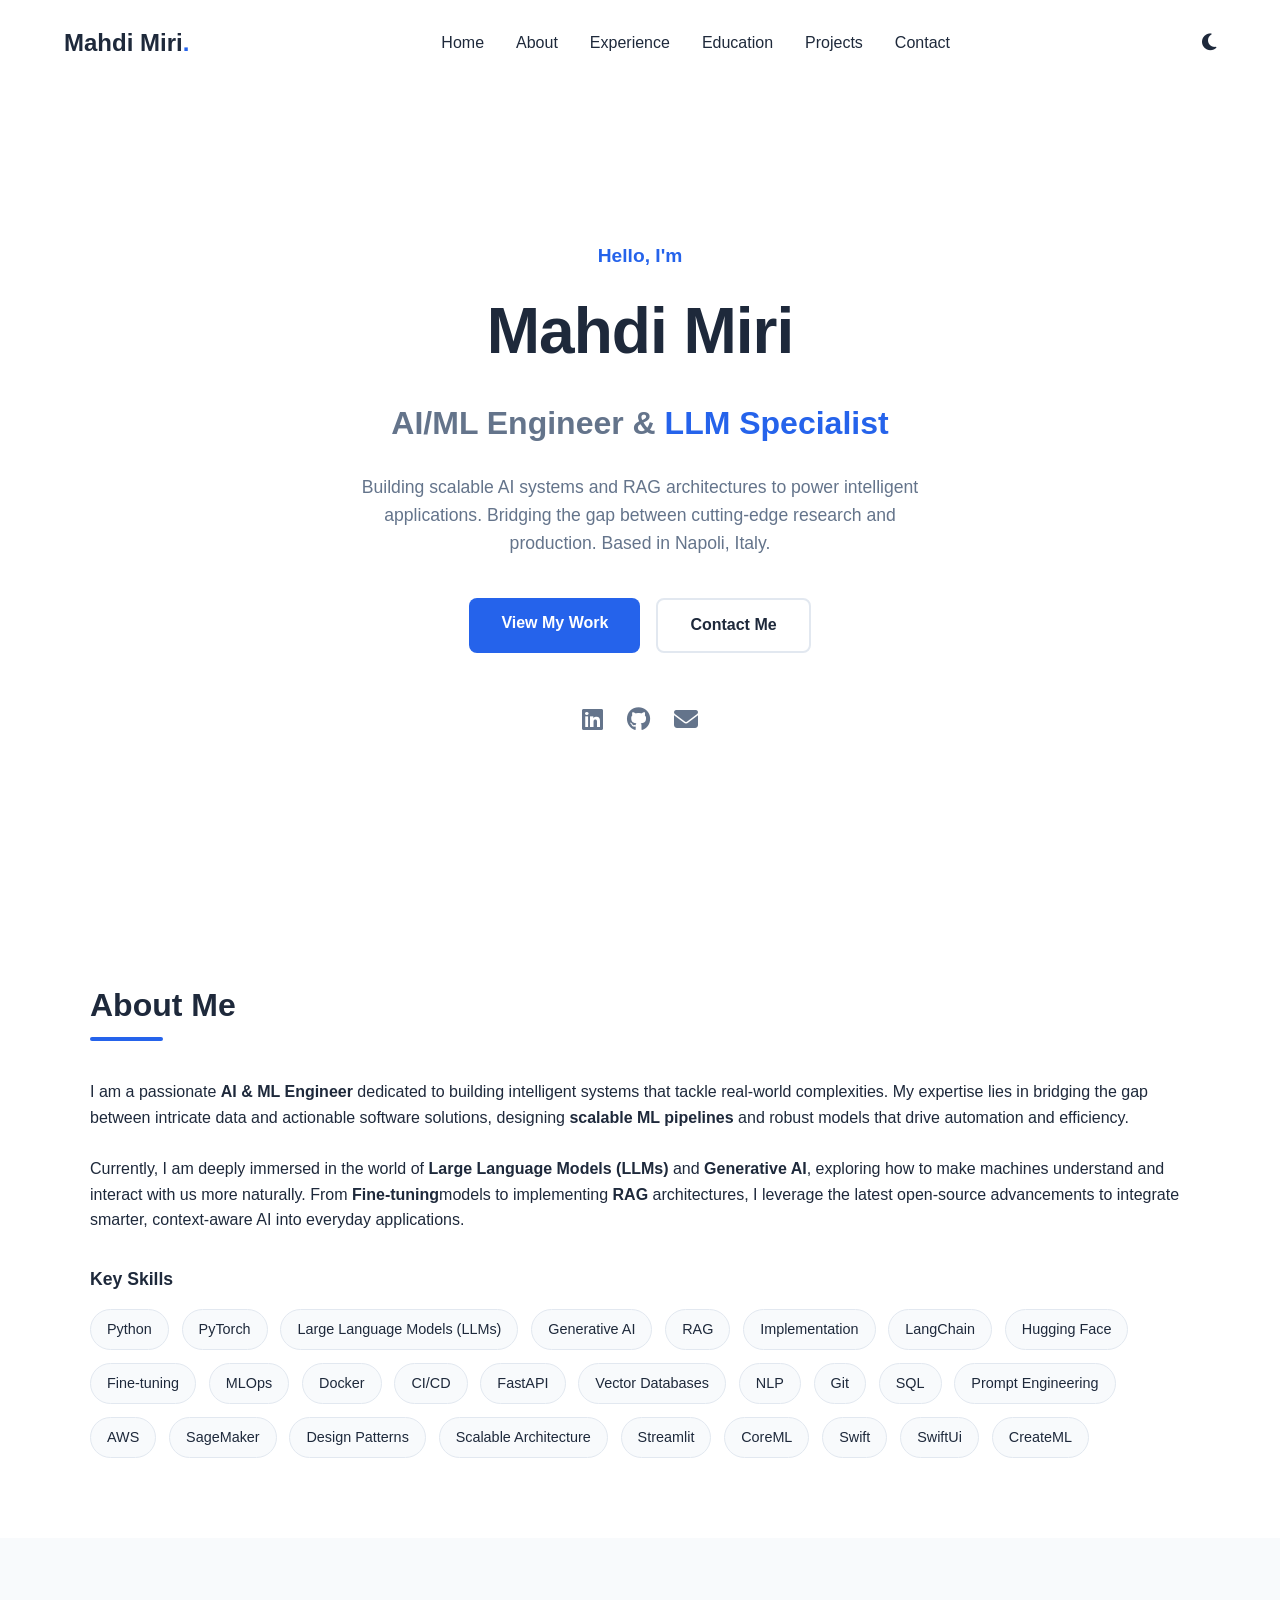
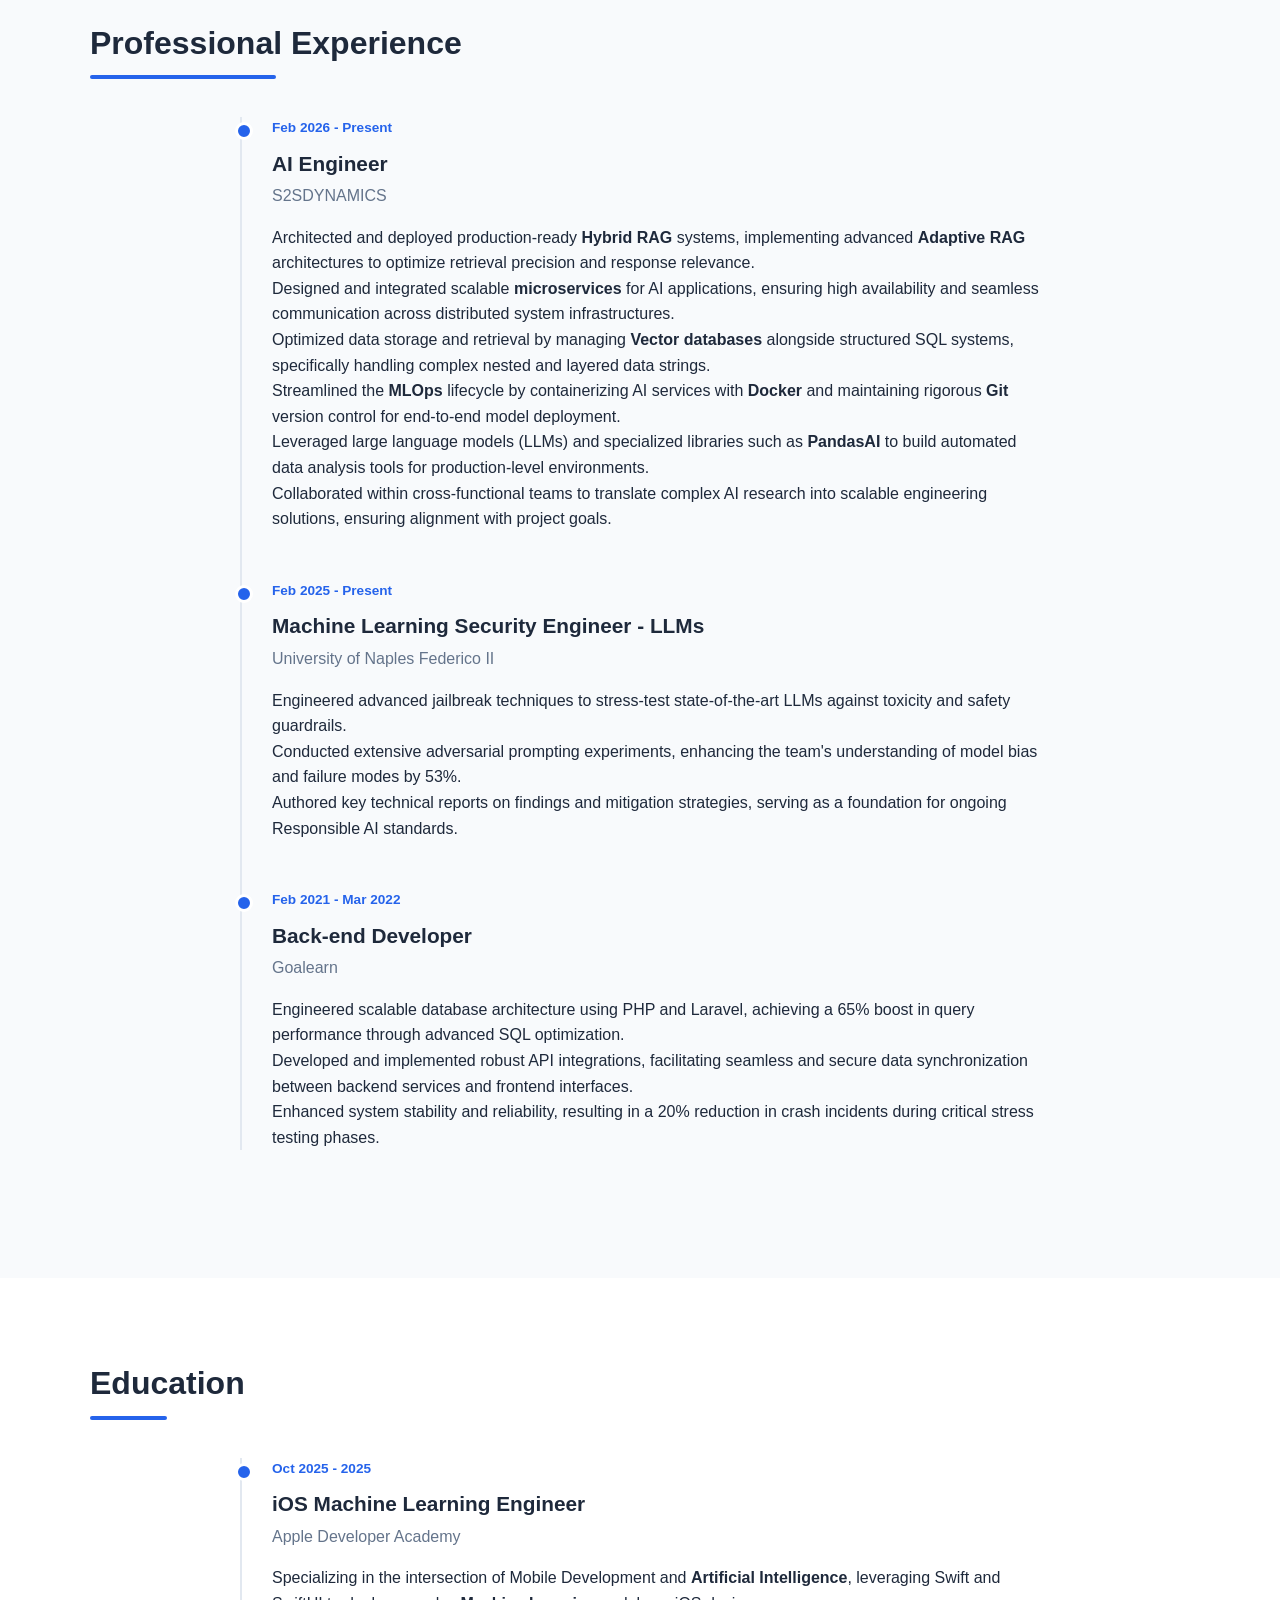
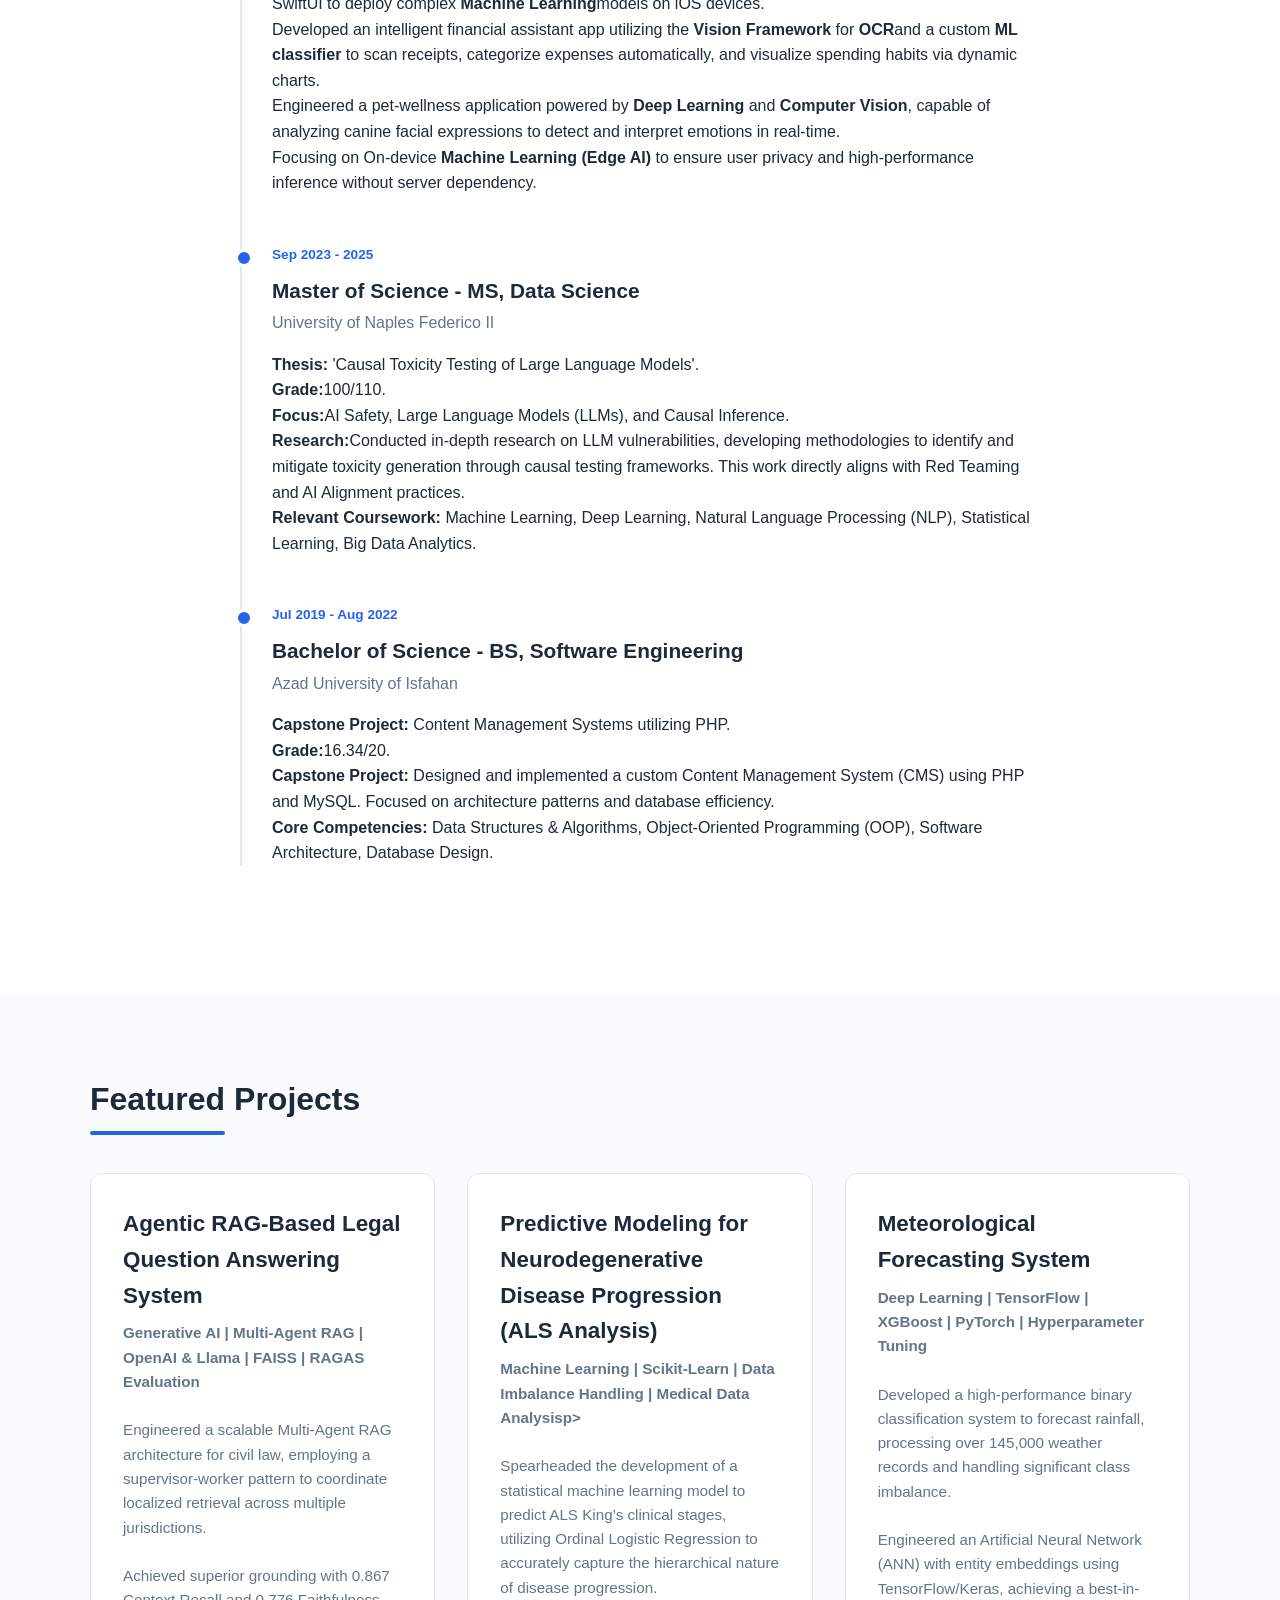
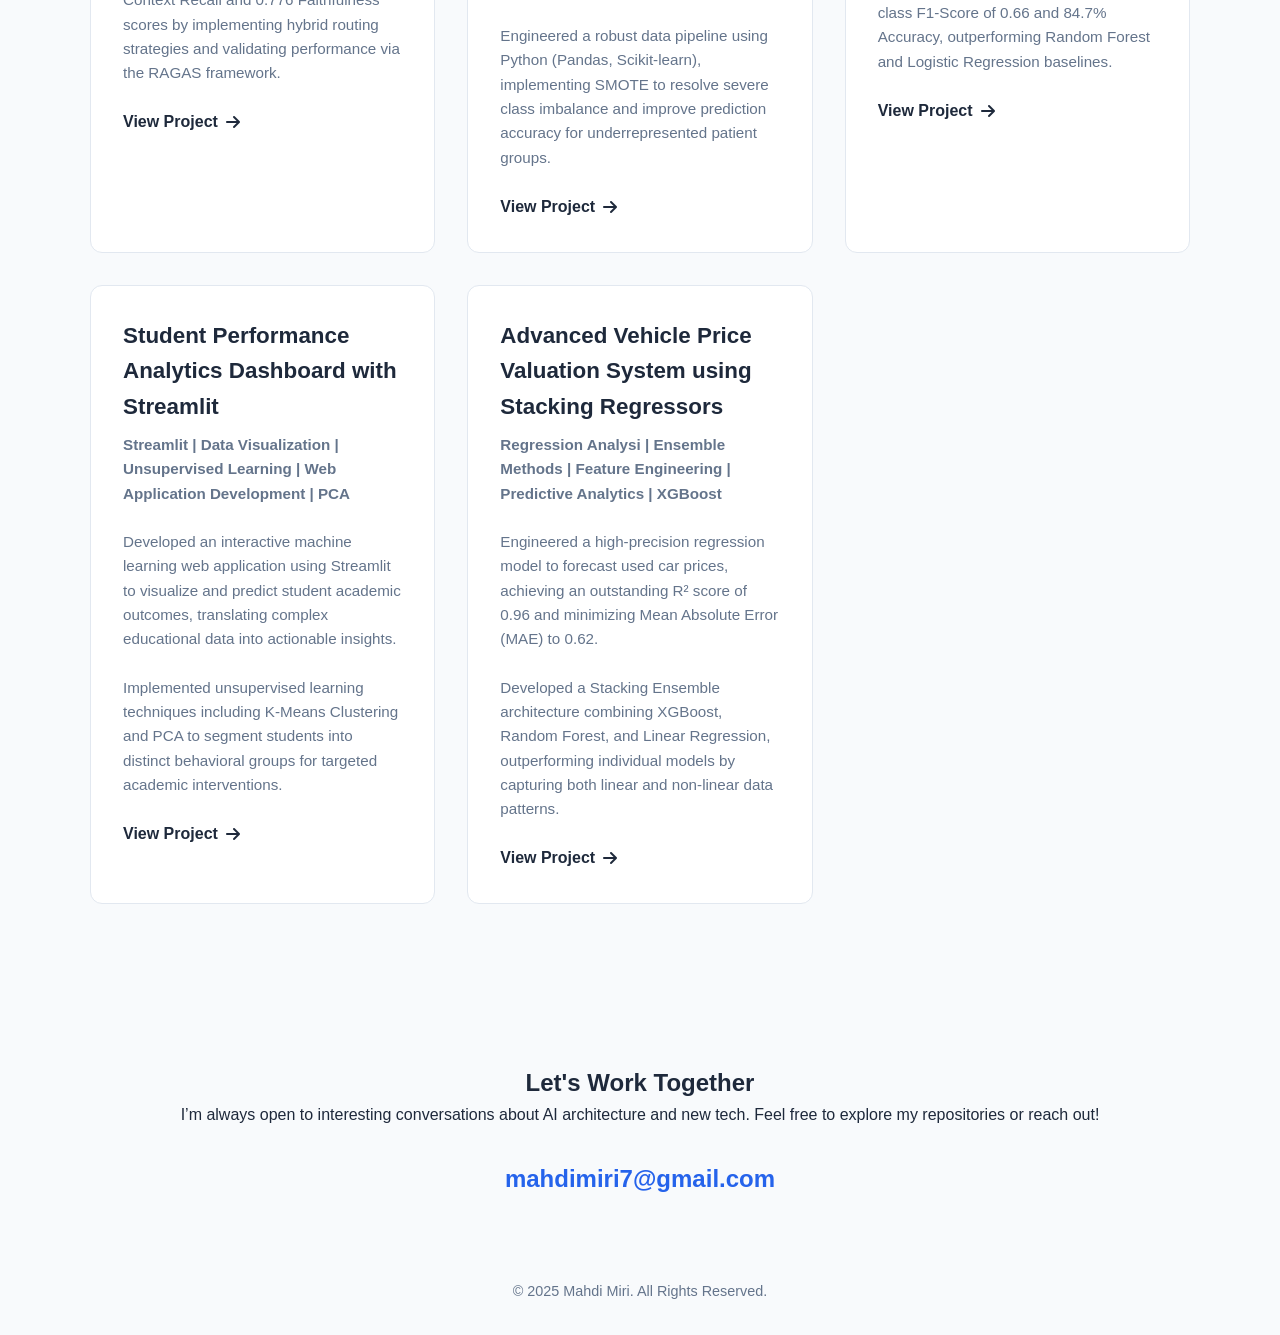
==== index.html @ 2fb7557e "Update index.html" ====
<!DOCTYPE html>
<html lang="en">
<head>
    <meta charset="UTF-8">
    <meta name="viewport" content="width=device-width, initial-scale=1.0">
    <title>Mahdi Miri | AI/ML Engineer & LLM Specialist</title>
    <link rel="icon" href="data:image/svg+xml,<svg xmlns=%22http://www.w3.org/2000/svg%22 viewBox=%220 0 100 100%22><text y=%22.9em%22 font-size=%2290%22>🤖</text></svg>">
    <meta name="description" content="Portfolio of Mahdi Miri, a Machine Learning Engineer specializing in LLMs and Data Science based in Napoli, Italy.">
    <link rel="stylesheet" href="https://cdnjs.cloudflare.com/ajax/libs/font-awesome/6.4.0/css/all.min.css">
    <link rel="stylesheet" href="style.css">
</head>
<body>

    <nav class="navbar">
        <div class="logo">Mahdi Miri<span>.</span></div>
        <ul class="nav-links">
            <li><a href="#home">Home</a></li>
            <li><a href="#about">About</a></li>
            <li><a href="#experience">Experience</a></li>
            <li><a href="#education">Education</a></li>
            <li><a href="#projects">Projects</a></li>
            <li><a href="#contact">Contact</a></li>
        </ul>
        <div class="theme-toggle" id="theme-toggle">
            <i class="fas fa-moon"></i>
        </div>
        <div class="hamburger">
            <i class="fas fa-bars"></i>
        </div>
    </nav>

    <section id="home" class="hero">
        <div class="hero-content">
            <span class="greeting">Hello, I'm</span>
            <h1>Mahdi Miri</h1>
            <h2 class="typing-text">AI/ML Engineer & <span class="highlight">LLM Specialist</span></h2>
            <p>Building scalable AI systems and RAG architectures to power intelligent applications. Bridging the gap between cutting-edge research and production. Based in Napoli, Italy.</p>
            <div class="hero-btns">
                <a href="#projects" class="btn primary-btn">View My Work</a>
                <a href="#contact" class="btn secondary-btn">Contact Me</a>
            </div>
            <div class="social-links">
                <a href="https://www.linkedin.com/in/mahdi-miri-dev/" target="_blank"><i class="fab fa-linkedin"></i></a>
                <a href="https://github.com/Mahdi-Miri" target="_blank"><i class="fab fa-github"></i></a>
                <a href="mailto:mahdimiri7@gmail.com"><i class="fas fa-envelope"></i></a>
            </div>
        </div>
    </section>

    <section id="about" class="section">
        <div class="container">
            <h2 class="section-title">About Me</h2>
            <div class="about-grid">
                <div class="about-text">
                    <p>I am a passionate <strong>AI & ML Engineer </strong>dedicated to building intelligent systems that tackle real-world complexities. My expertise lies in bridging the gap between intricate data and actionable software solutions, designing <strong>scalable ML pipelines</strong> and robust models that drive automation and efficiency.</p>
                    <br>
                    <p>Currently, I am deeply immersed in the world of <strong>Large Language Models (LLMs)</strong> and <strong>Generative AI</strong>, exploring how to make machines understand and interact with us more naturally. From <strong>Fine-tuning</strong>models to implementing <strong>RAG</strong> architectures, I leverage the latest open-source advancements to integrate smarter, context-aware AI into everyday applications.</p>
                    
                    <div class="skills-wrapper">
                        <h3>Key Skills</h3>
                        <div class="tags">
                            <span>Python</span>
                            <span>PyTorch</span>
                            <span>Large Language Models (LLMs)</span>
                            <span>Generative AI</span>
                            <span>RAG</span>
                            <span>Implementation</span>
                            <span>LangChain</span>
                            <span>Hugging Face</span>
                            <span>Fine-tuning</span>
                            <span>MLOps</span>
                            <span>Docker</span>
                            <span>CI/CD</span>
                            <span>FastAPI</span>
                            <span>Vector Databases</span>
                            <span>NLP</span>
                            <span>Git</span>
                            <span>SQL</span>
                            <span>Prompt Engineering</span>
                            <span>AWS</span>
                            <span>SageMaker</span>
                            <span>Design Patterns</span>
                            <span>Scalable Architecture</span>
                            <span>Streamlit</span>
                            <span>CoreML</span>
                            <span>Swift</span>
                            <span>SwiftUi</span>
                            <span>CreateML</span>
                        </div>
                    </div>
                </div>
            </div>
        </div>
    </section>

    <section id="experience" class="section bg-alt">
        <div class="container">
            <h2 class="section-title">Professional Experience</h2>
            <div class="timeline">
                <div class="timeline-item">
                    <div class="timeline-content">
                        <span class="date">Feb 2026 - Present</span>
                        <h3>AI Engineer</h3>
                        <h4>S2SDYNAMICS</h4>
                        <p>Architected and deployed production-ready <b>Hybrid RAG</b> systems, implementing advanced <b>Adaptive RAG</b> architectures to optimize retrieval precision and response relevance.</p>
                        <p>Designed and integrated scalable <b>microservices</b> for AI applications, ensuring high availability and seamless communication across distributed system infrastructures.</p>
                        <p>Optimized data storage and retrieval by managing <b>Vector databases</b> alongside structured SQL systems, specifically handling complex nested and layered data strings.</p>
                        <p>Streamlined the <b>MLOps</b> lifecycle by containerizing AI services with <b>Docker</b> and maintaining rigorous <b>Git</b> version control for end-to-end model deployment.</p>
                        <p>Leveraged large language models (LLMs) and specialized libraries such as <b>PandasAI</b> to build automated data analysis tools for production-level environments.</p>
                        <p>Collaborated within cross-functional teams to translate complex AI research into scalable engineering solutions, ensuring alignment with project goals.</p>
                    </div>
                </div>
                <div class="timeline-item">
                    <div class="timeline-content">
                        <span class="date">Feb 2025 - Present</span>
                        <h3>Machine Learning Security Engineer - LLMs</h3>
                        <h4>University of Naples Federico II</h4>
                        <p>Engineered advanced jailbreak techniques to stress-test state-of-the-art LLMs against toxicity and safety guardrails.</p>
                        <p>Conducted extensive adversarial prompting experiments, enhancing the team's understanding of model bias and failure modes by 53%.</p>
                        <p>Authored key technical reports on findings and mitigation strategies, serving as a foundation for ongoing Responsible AI standards.</p>
                    </div>
                </div>

                <div class="timeline-item">
                    <div class="timeline-content">
                        <span class="date">Feb 2021 - Mar 2022</span>
                        <h3>Back-end Developer</h3>
                        <h4>Goalearn</h4>
                        <p>Engineered scalable database architecture using PHP and Laravel, achieving a 65% boost in query performance through advanced SQL optimization.</p>
                        <p>Developed and implemented robust API integrations, facilitating seamless and secure data synchronization between backend services and frontend interfaces.</p>
                        <p>Enhanced system stability and reliability, resulting in a 20% reduction in crash incidents during critical stress testing phases.</p>
                    </div>
                </div>
            </div>
        </div>
    </section>

    <section id="education" class="section">
        <div class="container">
            <h2 class="section-title">Education</h2>
            
            <div class="timeline">
                <div class="timeline-item">
                    <div class="timeline-content">
                        <span class="date">Oct 2025 - 2025</span>
                        <h3>iOS Machine Learning Engineer</h3>
                        <h4>Apple Developer Academy</h4>
                        <p>Specializing in the intersection of Mobile Development and <strong>Artificial Intelligence</strong>, leveraging Swift and SwiftUI to deploy complex <strong>Machine Learning</strong>models on iOS devices.</p>
                        <p>Developed an intelligent financial assistant app utilizing the <strong>Vision Framework</strong> for <strong>OCR</strong>and a custom <strong>ML classifier</strong> to scan receipts, categorize expenses automatically, and visualize spending habits via dynamic charts.</p>
                        <p>Engineered a pet-wellness application powered by <strong>Deep Learning </strong>and <strong>Computer Vision</strong>, capable of analyzing canine facial expressions to detect and interpret emotions in real-time.</p>
                        <p>Focusing on On-device <strong>Machine Learning (Edge AI)</strong> to ensure user privacy and high-performance inference without server dependency.</p>
                    </div>
                </div>
                
            <div class="timeline">
                <div class="timeline-item">
                    <div class="timeline-content">
                        <span class="date">Sep 2023 - 2025</span>
                        <h3>Master of Science - MS, Data Science</h3>
                        <h4>University of Naples Federico II</h4>
                        <p><strong>Thesis:</strong> 'Causal Toxicity Testing of Large Language Models'.<br>
                        <strong>Grade:</strong>100/110.</p>
                        <p><strong>Focus:</strong>AI Safety, Large Language Models (LLMs), and Causal Inference.</p>
                        <p><strong>Research:</strong>Conducted in-depth research on LLM vulnerabilities, developing methodologies to identify and mitigate toxicity generation through causal testing frameworks. This work directly aligns with Red Teaming and AI Alignment practices.</p>
                        <p><strong>Relevant Coursework:</strong> Machine Learning, Deep Learning, Natural Language Processing (NLP), Statistical Learning, Big Data Analytics.</p>
                    </div>
                </div>

                <div class="timeline-item">
                    <div class="timeline-content">
                        <span class="date">Jul 2019 - Aug 2022</span>
                        <h3>Bachelor of Science - BS, Software Engineering</h3>
                        <h4>Azad University of Isfahan</h4>
                        <p><strong>Capstone Project:</strong> Content Management Systems utilizing PHP.<br>
                        <strong>Grade:</strong>16.34/20.</p>
                        <p><strong>Capstone Project:</strong> Designed and implemented a custom Content Management System (CMS) using PHP and MySQL. Focused on architecture patterns and database efficiency.</p>
                        <p><strong>Core Competencies:</strong> Data Structures & Algorithms, Object-Oriented Programming (OOP), Software Architecture, Database Design.</p>
                    </div>
                </div>
            </div>
        </div>
    </section>

    <section id="projects" class="section bg-alt">
        <div class="container">
            <h2 class="section-title">Featured Projects</h2>
            <div class="projects-grid">
                
                <div class="project-card">
                    <div class="project-info">
                        <h3>Agentic RAG-Based Legal Question Answering System</h3>
                        <p class="tech-stack">Generative AI | Multi-Agent RAG | OpenAI & Llama | FAISS | RAGAS Evaluation</p>
                        <p>Engineered a scalable Multi-Agent RAG architecture for civil law, employing a supervisor-worker pattern to coordinate localized retrieval across multiple jurisdictions.</p>
                        <p>Achieved superior grounding with 0.867 Context Recall and 0.776 Faithfulness scores by implementing hybrid routing strategies and validating performance via the RAGAS framework.</p>
                        <a href="https://github.com/MohammadAghaei1/Agentic-RAG" class="project-link">View Project <i class="fas fa-arrow-right"></i></a>
                    </div>
                </div>
                <div class="project-card">
                    <div class="project-info">
                        <h3>Predictive Modeling for Neurodegenerative Disease Progression (ALS Analysis)</h3>
                        <p class="tech-stack">Machine Learning | Scikit-Learn | Data Imbalance Handling | Medical Data Analysisp>
                        <p>Spearheaded the development of a statistical machine learning model to predict ALS King’s clinical stages, utilizing Ordinal Logistic Regression to accurately capture the hierarchical nature of disease progression.</p>
                        <p>Engineered a robust data pipeline using Python (Pandas, Scikit-learn), implementing SMOTE to resolve severe class imbalance and improve prediction accuracy for underrepresented patient groups.</p>
                        <a href="https://github.com/FaridRash/Advance-Statistical-Learnin-Project" class="project-link">View Project <i class="fas fa-arrow-right"></i></a>
                    </div>
                </div>

                <div class="project-card">
                    <div class="project-info">
                        <h3>Meteorological Forecasting System </h3>
                        <p class="tech-stack">Deep Learning | TensorFlow | XGBoost | PyTorch | Hyperparameter Tuning</p>
                        <p>Developed a high-performance binary classification system to forecast rainfall, processing over 145,000 weather records and handling significant class imbalance.</p>
                        <p>Engineered an Artificial Neural Network (ANN) with entity embeddings using TensorFlow/Keras, achieving a best-in-class F1-Score of 0.66 and 84.7% Accuracy, outperforming Random Forest and Logistic Regression baselines.</p>
                        <a href="https://github.com/Mahdi-Miri/Rain_Prediction-" class="project-link">View Project <i class="fas fa-arrow-right"></i></a>
                    </div>
                </div>

                <div class="project-card">
                    <div class="project-info">
                        <h3>Student Performance Analytics Dashboard with Streamlit</h3>
                        <p class="tech-stack">Streamlit | Data Visualization | Unsupervised Learning | Web Application Development | PCA</p>
                        <p>Developed an interactive machine learning web application using Streamlit to visualize and predict student academic outcomes, translating complex educational data into actionable insights.</p>
                        <p>Implemented unsupervised learning techniques including K-Means Clustering and PCA to segment students into distinct behavioral groups for targeted academic interventions.</p>
                        <a href="https://github.com/FaridRash/HW-SW-B" class="project-link">View Project <i class="fas fa-arrow-right"></i></a>
                    </div>
                </div>

                <div class="project-card">
                    <div class="project-info">
                        <h3>Advanced Vehicle Price Valuation System using Stacking Regressors</h3>
                        <p class="tech-stack">Regression Analysi | Ensemble Methods | Feature Engineering | Predictive Analytics | XGBoost</p>
                        <p>Engineered a high-precision regression model to forecast used car prices, achieving an outstanding R² score of 0.96 and minimizing Mean Absolute Error (MAE) to 0.62.</p>
                        <p>Developed a Stacking Ensemble architecture combining XGBoost, Random Forest, and Linear Regression, outperforming individual models by capturing both linear and non-linear data patterns.</p>
                        <a href="https://github.com/MohammadAghaei1/Polynomial-Car-price-prediction-" class="project-link">View Project <i class="fas fa-arrow-right"></i></a>
                    </div>
                </div>

            </div>
        </div>
    </section>

    <footer id="contact">
        <div class="container">
            <h2>Let's Work Together</h2>
            <p>I’m always open to interesting conversations about AI architecture and new tech. Feel free to explore my repositories or reach out!</p>
            <a href="mailto:mahdimiri7@gmail.com" class="email-btn">mahdimiri7@gmail.com</a>
            
            <div class="footer-bottom">
                <p>&copy; 2025 Mahdi Miri. All Rights Reserved.</p>
            </div>
        </div>
    </footer>

    <script src="script.js"></script>
</body>
</html>
---- style.css ----
/* Theme Variables 
    Default is Light Mode (White & Blue)
*/
:root {
    --primary-color: #2563eb; /* Strong Blue */
    --secondary-color: #1e40af; /* Darker Blue */
    --bg-color: #ffffff;
    --bg-alt: #f8fafc;
    --text-main: #1e293b;
    --text-light: #64748b;
    --card-bg: #ffffff;
    --border-color: #e2e8f0;
    --shadow: 0 4px 6px -1px rgba(0, 0, 0, 0.1);
    --transition: all 0.3s ease;
}

/* Dark Mode Variables */
body.dark-mode {
    --primary-color: #60a5fa; /* Lighter Blue for dark mode */
    --secondary-color: #3b82f6;
    --bg-color: #0f172a; /* Deep Navy/Dark */
    --bg-alt: #1e293b;
    --text-main: #f1f5f9;
    --text-light: #94a3b8;
    --card-bg: #1e293b;
    --border-color: #334155;
    --shadow: 0 4px 20px rgba(0, 0, 0, 0.4);
}

/* Global Reset */
* {
    margin: 0;
    padding: 0;
    box-sizing: border-box;
    font-family: 'Inter', -apple-system, BlinkMacSystemFont, "Segoe UI", Roboto, sans-serif;
    scroll-behavior: smooth;
}

body {
    background-color: var(--bg-color);
    color: var(--text-main);
    transition: background-color 0.4s ease, color 0.4s ease;
    line-height: 1.6;
}

a {
    text-decoration: none;
    color: inherit;
}

ul {
    list-style: none;
}

/* Navigation */
.navbar {
    display: flex;
    justify-content: space-between;
    align-items: center;
    padding: 1.5rem 5%;
    position: fixed;
    width: 100%;
    top: 0;
    background: rgba(255, 255, 255, 0.8);
    backdrop-filter: blur(10px);
    z-index: 1000;
    border-bottom: 1px solid transparent;
}

body.dark-mode .navbar {
    background: rgba(15, 23, 42, 0.8);
}

.logo {
    font-size: 1.5rem;
    font-weight: 700;
    color: var(--text-main);
}

.logo span {
    color: var(--primary-color);
}

.nav-links {
    display: flex;
    gap: 2rem;
}

.nav-links a {
    font-weight: 500;
    color: var(--text-main);
    transition: var(--transition);
}

.nav-links a:hover {
    color: var(--primary-color);
}

.theme-toggle {
    cursor: pointer;
    font-size: 1.2rem;
    color: var(--text-main);
    transition: var(--transition);
}

.theme-toggle:hover {
    color: var(--primary-color);
    transform: rotate(15deg);
}

.hamburger {
    display: none;
    cursor: pointer;
    font-size: 1.5rem;
    color: var(--text-main);
}

/* Hero Section */
.hero {
    height: 100vh;
    display: flex;
    align-items: center;
    justify-content: center;
    text-align: center;
    padding: 0 5%;
    padding-top: 80px;
}

.greeting {
    display: block;
    font-size: 1.2rem;
    color: var(--primary-color);
    font-weight: 600;
    margin-bottom: 0.5rem;
}

.hero h1 {
    font-size: 4rem;
    margin-bottom: 1rem;
    letter-spacing: -1px;
}

.hero h2 {
    font-size: 2rem;
    color: var(--text-light);
    margin-bottom: 1.5rem;
}

.highlight {
    color: var(--primary-color);
}

.hero p {
    max-width: 600px;
    margin: 0 auto 2.5rem;
    color: var(--text-light);
    font-size: 1.1rem;
}

.hero-btns {
    display: flex;
    gap: 1rem;
    justify-content: center;
    margin-bottom: 3rem;
}

.btn {
    padding: 0.8rem 2rem;
    border-radius: 8px;
    font-weight: 600;
    transition: var(--transition);
}

.primary-btn {
    background-color: var(--primary-color);
    color: white;
}

.primary-btn:hover {
    background-color: var(--secondary-color);
    transform: translateY(-2px);
}

.secondary-btn {
    border: 2px solid var(--border-color);
    color: var(--text-main);
}

.secondary-btn:hover {
    border-color: var(--primary-color);
    color: var(--primary-color);
}

.social-links {
    display: flex;
    gap: 1.5rem;
    justify-content: center;
}

.social-links a {
    font-size: 1.5rem;
    color: var(--text-light);
    transition: var(--transition);
}

.social-links a:hover {
    color: var(--primary-color);
    transform: translateY(-3px);
}

/* Sections General */
.section {
    padding: 5rem 5%;
}

.bg-alt {
    background-color: var(--bg-alt);
}

.container {
    max-width: 1100px;
    margin: 0 auto;
}

.section-title {
    font-size: 2rem;
    margin-bottom: 3rem;
    position: relative;
    display: inline-block;
}

.section-title::after {
    content: '';
    position: absolute;
    width: 50%;
    height: 4px;
    background-color: var(--primary-color);
    bottom: -10px;
    left: 0;
    border-radius: 2px;
}

/* About Section */
.about-grid {
    display: flex;
    gap: 3rem;
}

.skills-wrapper {
    margin-top: 2rem;
}

.skills-wrapper h3 {
    margin-bottom: 1rem;
    font-size: 1.1rem;
}

.tags {
    display: flex;
    flex-wrap: wrap;
    gap: 0.8rem;
}

.tags span {
    background-color: var(--bg-alt);
    padding: 0.5rem 1rem;
    border-radius: 50px;
    font-size: 0.9rem;
    border: 1px solid var(--border-color);
    color: var(--text-main);
    transition: var(--transition);
}

.tags span:hover {
    border-color: var(--primary-color);
    color: var(--primary-color);
}

/* Timeline (Experience) */
.timeline {
    position: relative;
    max-width: 800px;
    margin: 0 auto;
}

.timeline::before {
    content: '';
    position: absolute;
    left: 0;
    top: 0;
    height: 100%;
    width: 2px;
    background-color: var(--border-color);
}

.timeline-item {
    margin-bottom: 3rem;
    padding-left: 2rem;
    position: relative;
}

.timeline-item::before {
    content: '';
    position: absolute;
    left: -5px;
    top: 5px;
    width: 12px;
    height: 12px;
    border-radius: 50%;
    background-color: var(--primary-color);
    border: 3px solid var(--bg-color);
}

.timeline-content .date {
    display: block;
    font-size: 0.85rem;
    color: var(--primary-color);
    font-weight: 600;
    margin-bottom: 0.5rem;
}

.timeline-content h3 {
    font-size: 1.3rem;
    margin-bottom: 0.2rem;
}

.timeline-content h4 {
    font-size: 1rem;
    color: var(--text-light);
    font-weight: 500;
    margin-bottom: 1rem;
}

/* Projects Grid */
.projects-grid {
    display: grid;
    grid-template-columns: repeat(auto-fit, minmax(300px, 1fr));
    gap: 2rem;
}

.project-card {
    background-color: var(--card-bg);
    border: 1px solid var(--border-color);
    border-radius: 12px;
    padding: 2rem;
    transition: var(--transition);
    position: relative;
    overflow: hidden;
}

.project-card:hover {
    transform: translateY(-5px);
    box-shadow: var(--shadow);
    border-color: var(--primary-color);
}

.project-info h3 {
    font-size: 1.4rem;
    margin-bottom: 0.5rem;
}

.tech-stack {
    color: var(--primary-color);
    font-size: 0.85rem;
    font-weight: 600;
    margin-bottom: 1rem;
}

.project-info p {
    font-size: 0.95rem;
    color: var(--text-light);
    margin-bottom: 1.5rem;
}

.project-link {
    font-weight: 600;
    color: var(--text-main);
    display: inline-flex;
    align-items: center;
    gap: 0.5rem;
}

.project-link:hover {
    color: var(--primary-color);
}

/* Footer */
footer {
    text-align: center;
    padding: 5rem 5% 2rem;
    background-color: var(--bg-alt);
}

.email-btn {
    display: inline-block;
    font-size: 1.5rem;
    font-weight: 700;
    margin: 2rem 0;
    color: var(--primary-color);
    border-bottom: 2px solid transparent;
    transition: var(--transition);
}

.email-btn:hover {
    border-bottom-color: var(--primary-color);
}

.footer-bottom {
    margin-top: 3rem;
    color: var(--text-light);
    font-size: 0.9rem;
}

/* Mobile Responsiveness */
@media (max-width: 768px) {
    .navbar {
        padding: 1rem 5%;
    }

    .nav-links {
        display: none; /* Add JS toggle for real implementation */
    }
    
    .hero h1 {
        font-size: 2.5rem;
    }
    
    .hero h2 {
        font-size: 1.5rem;
    }
    
    .about-grid {
        flex-direction: column;
    }
}
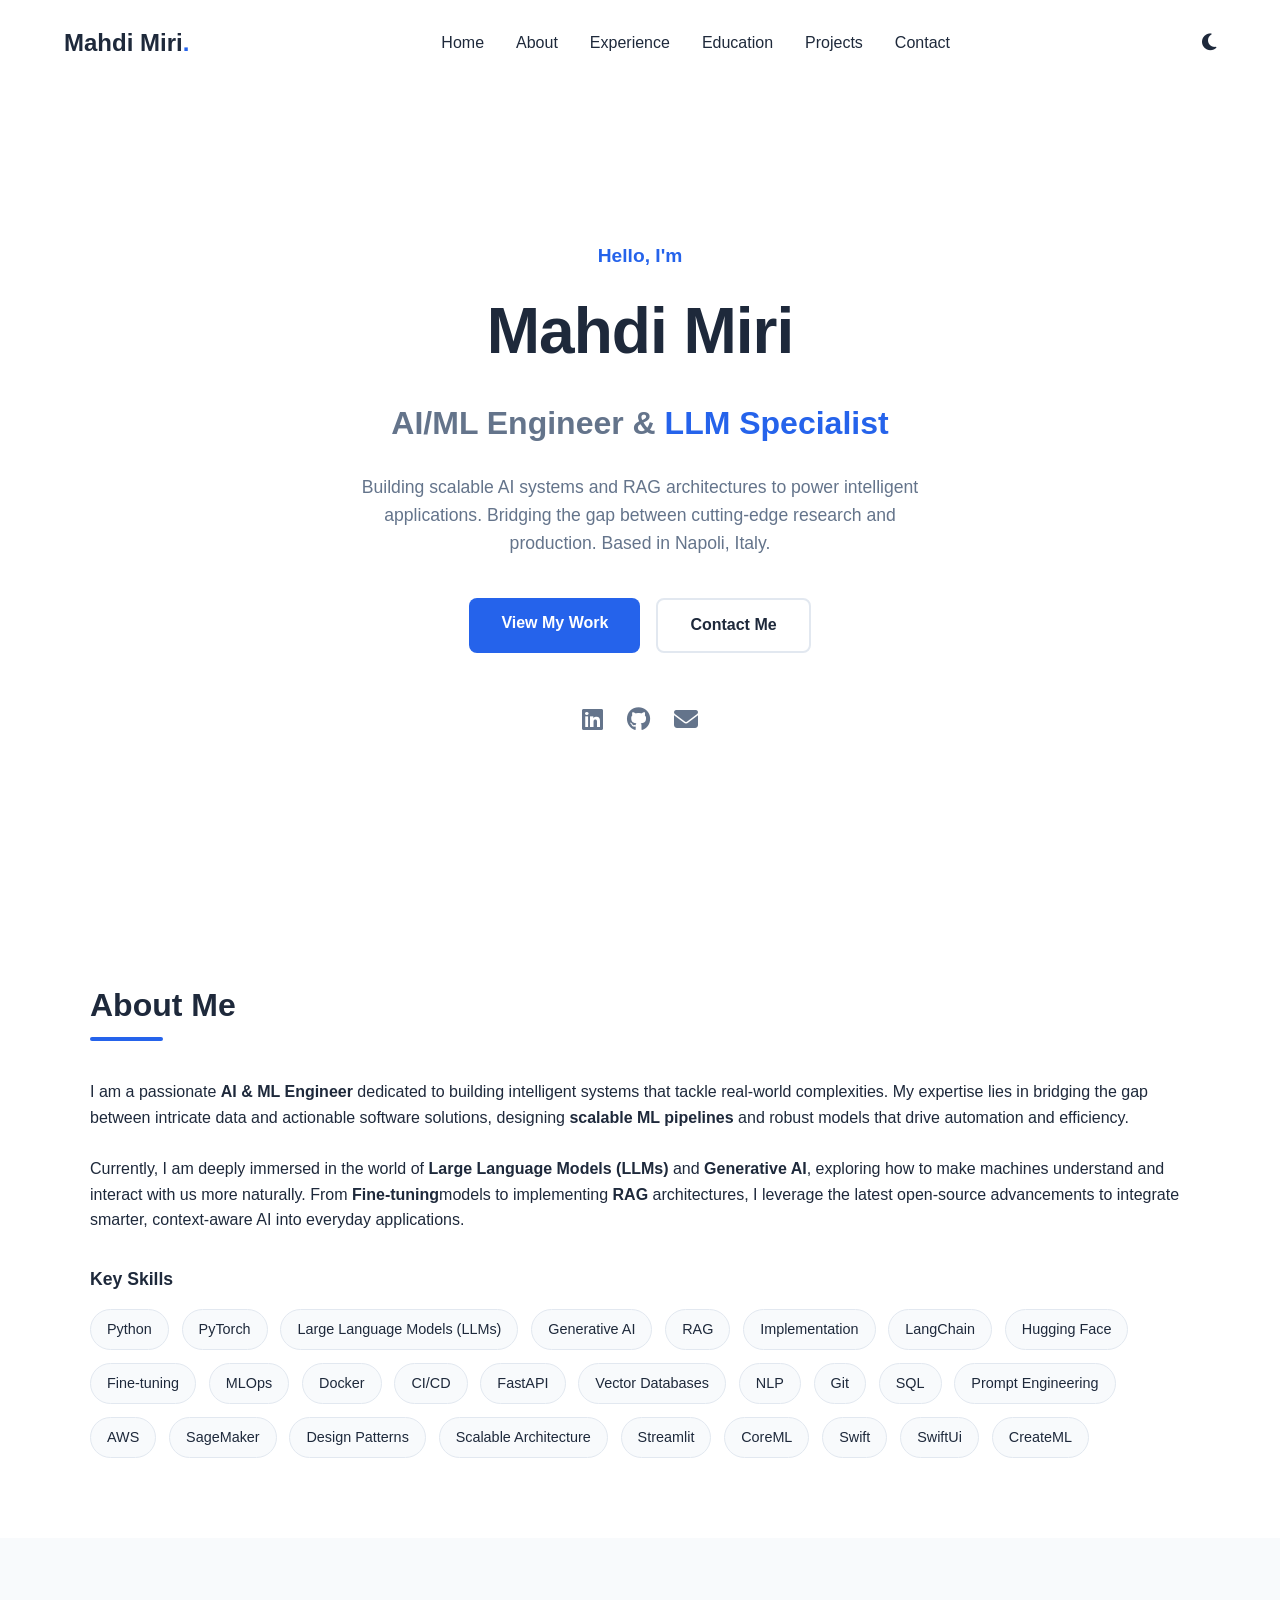
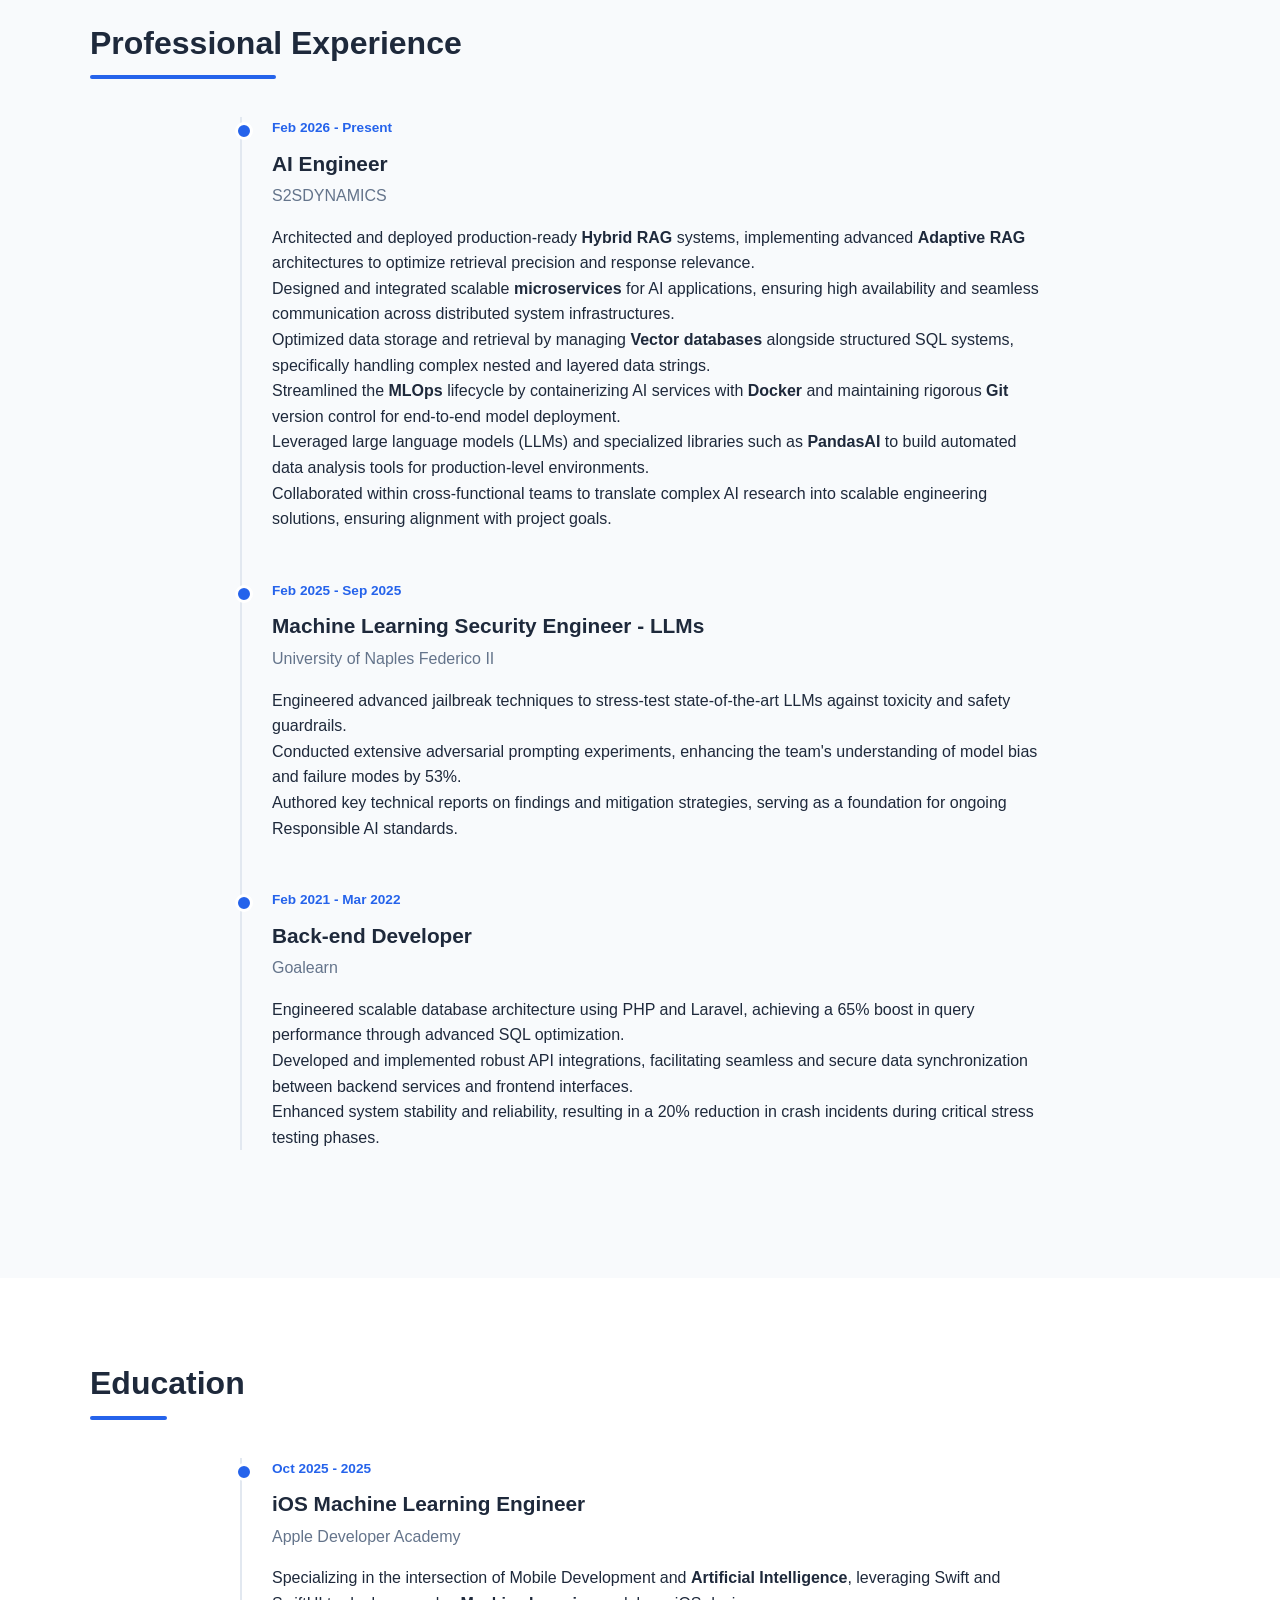
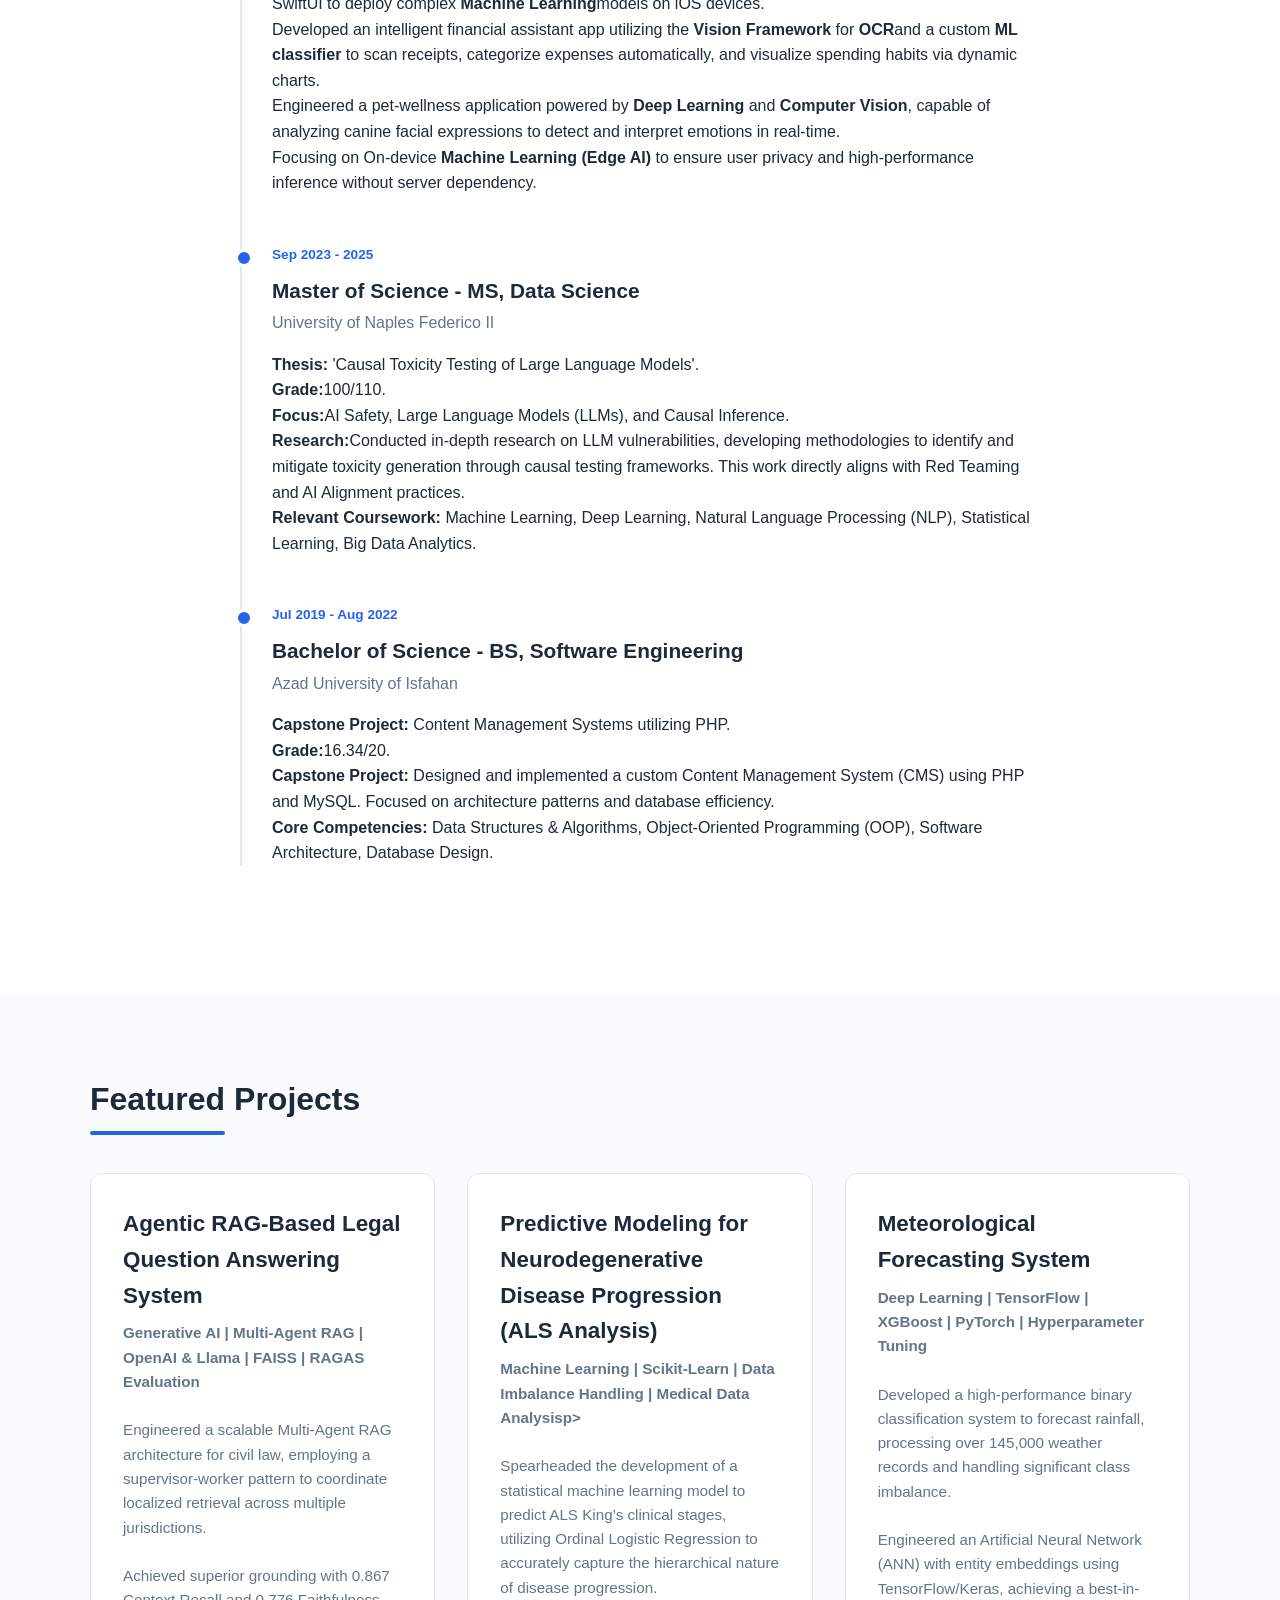
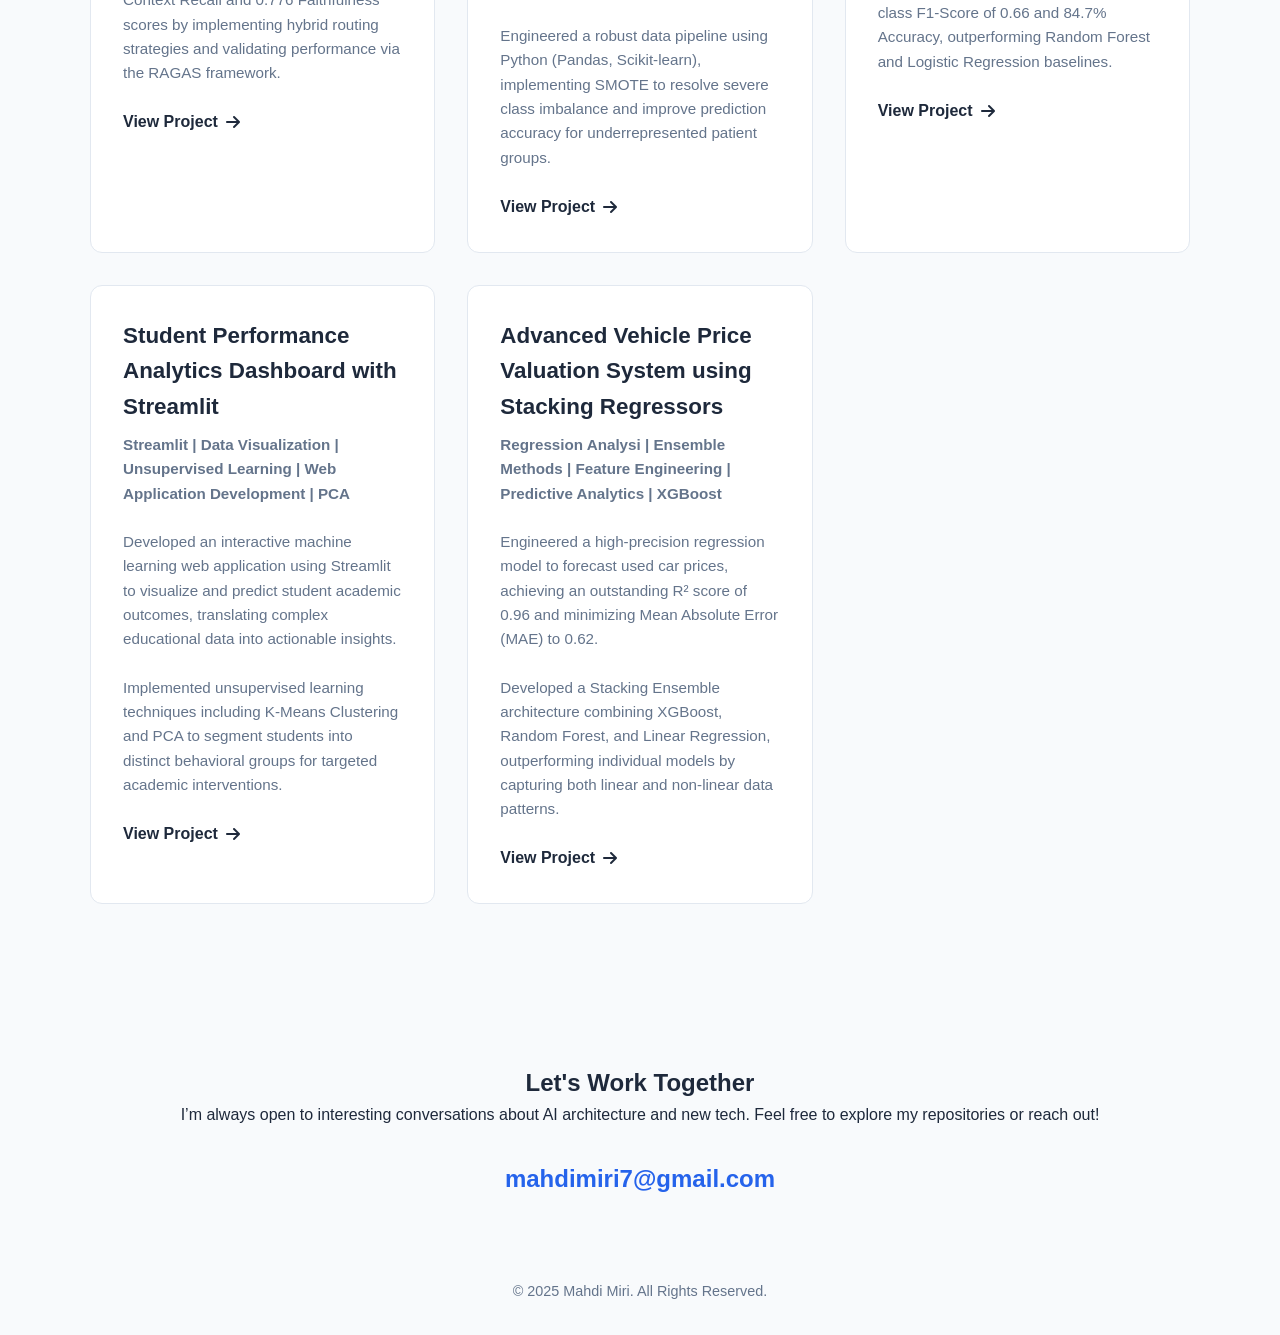
==== commit 7716c13a: "Update index.html" ====
--- a/index.html
+++ b/index.html
@@ -112,7 +112,7 @@
                 </div>
                 <div class="timeline-item">
                     <div class="timeline-content">
-                        <span class="date">Feb 2025 - Present</span>
+                        <span class="date">Feb 2025 - Sep 2025</span>
                         <h3>Machine Learning Security Engineer - LLMs</h3>
                         <h4>University of Naples Federico II</h4>
                         <p>Engineered advanced jailbreak techniques to stress-test state-of-the-art LLMs against toxicity and safety guardrails.</p>
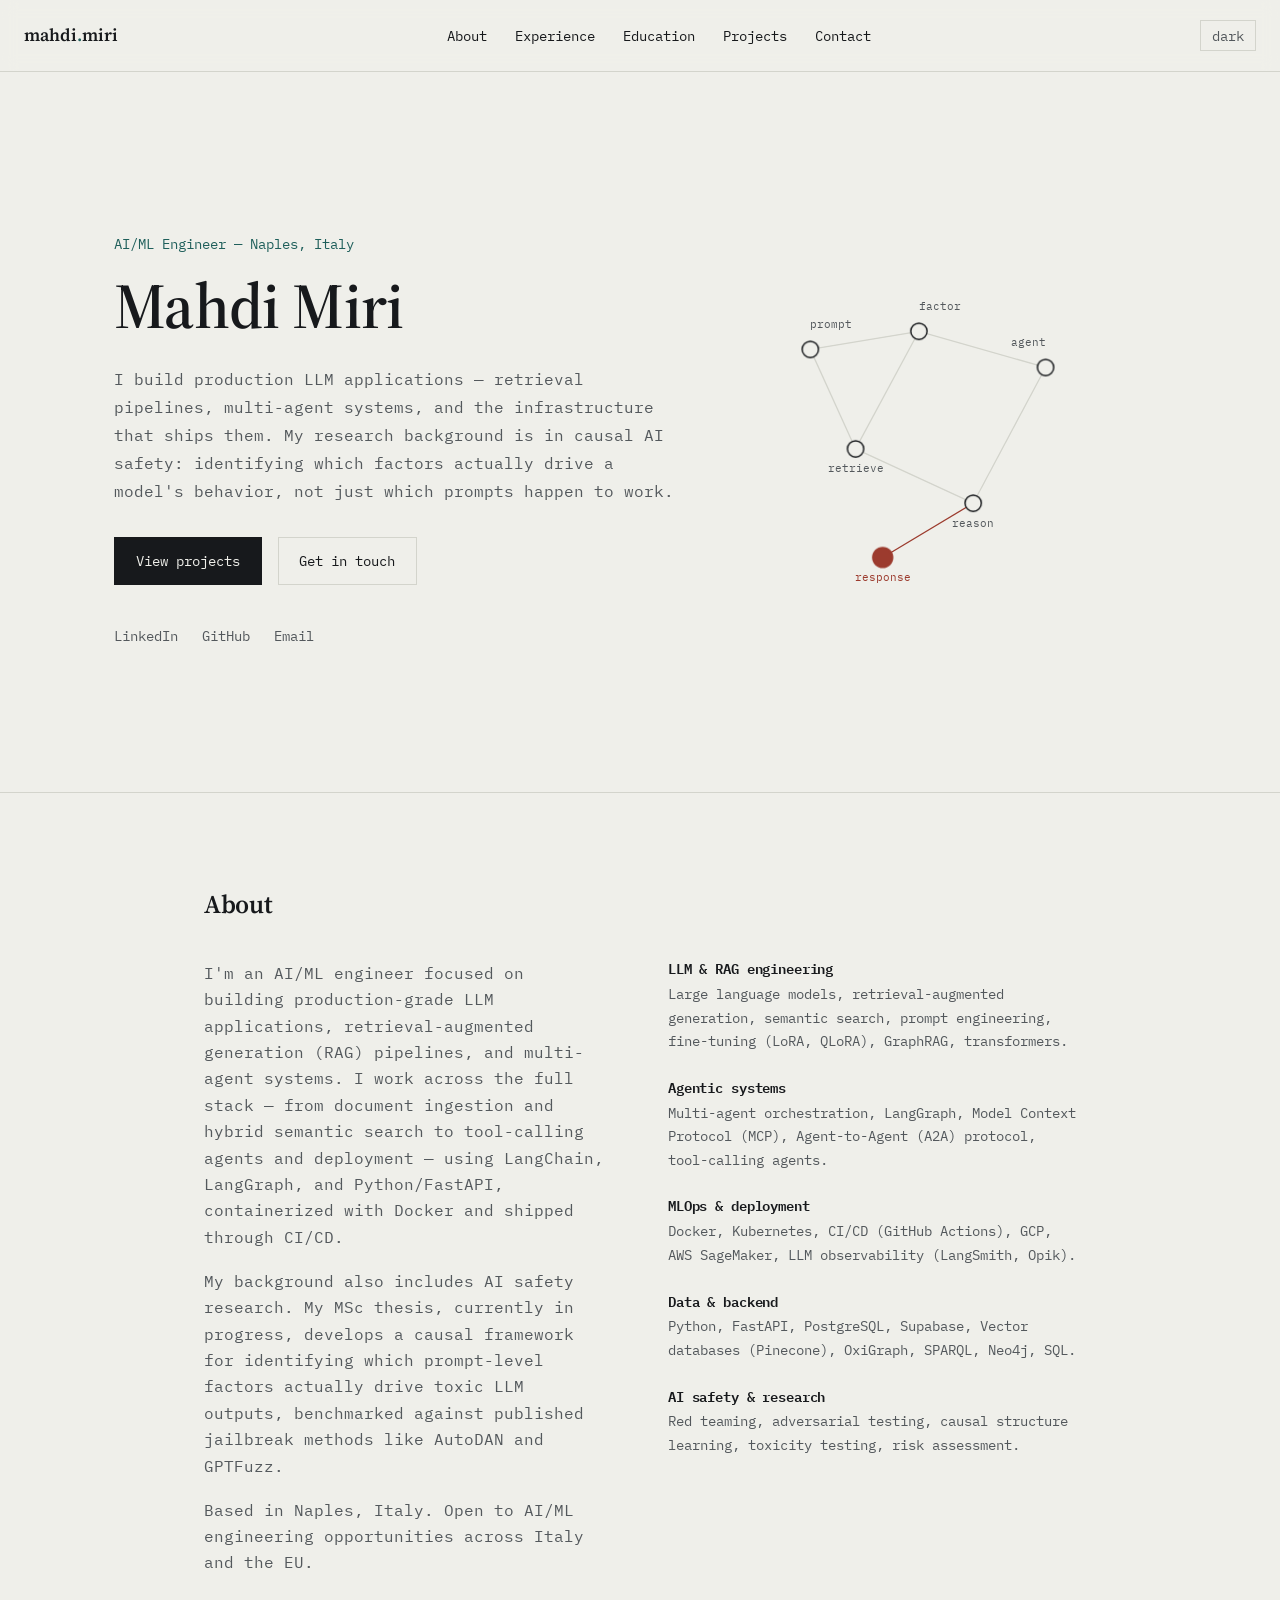
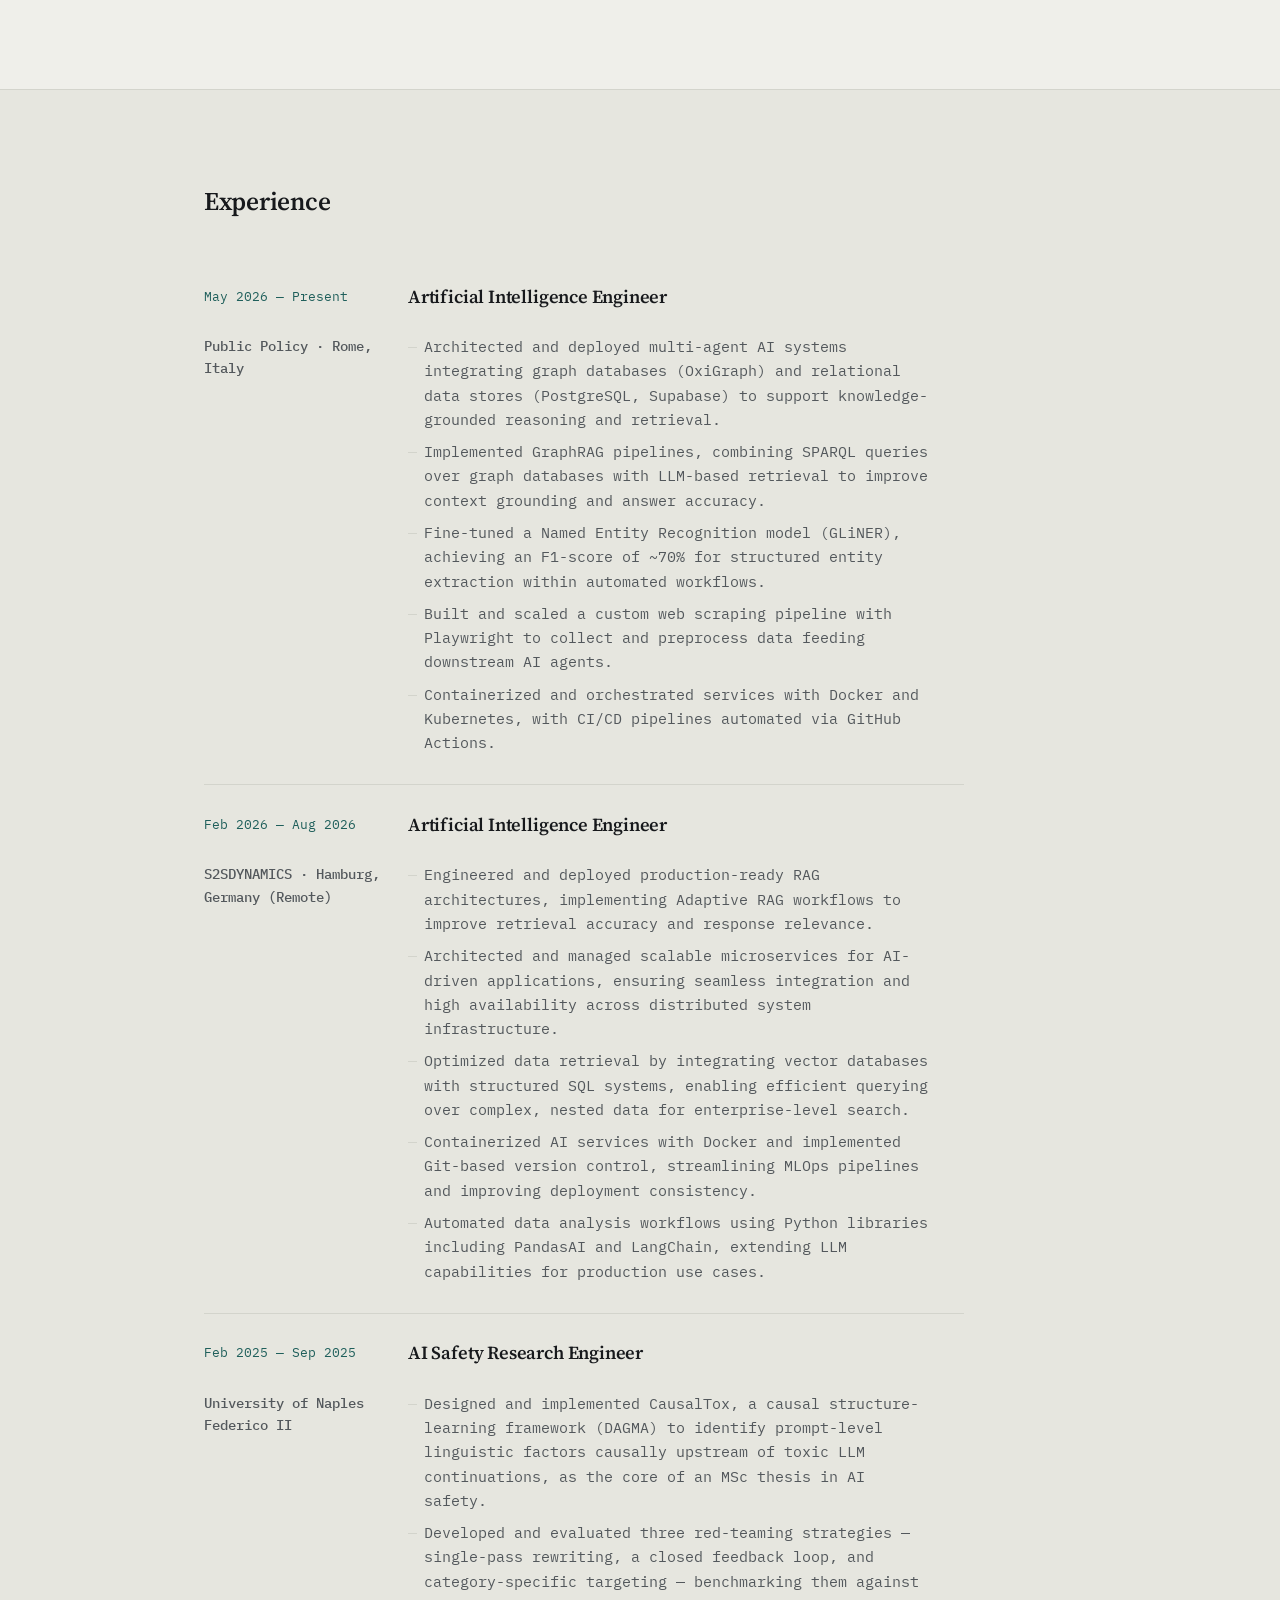
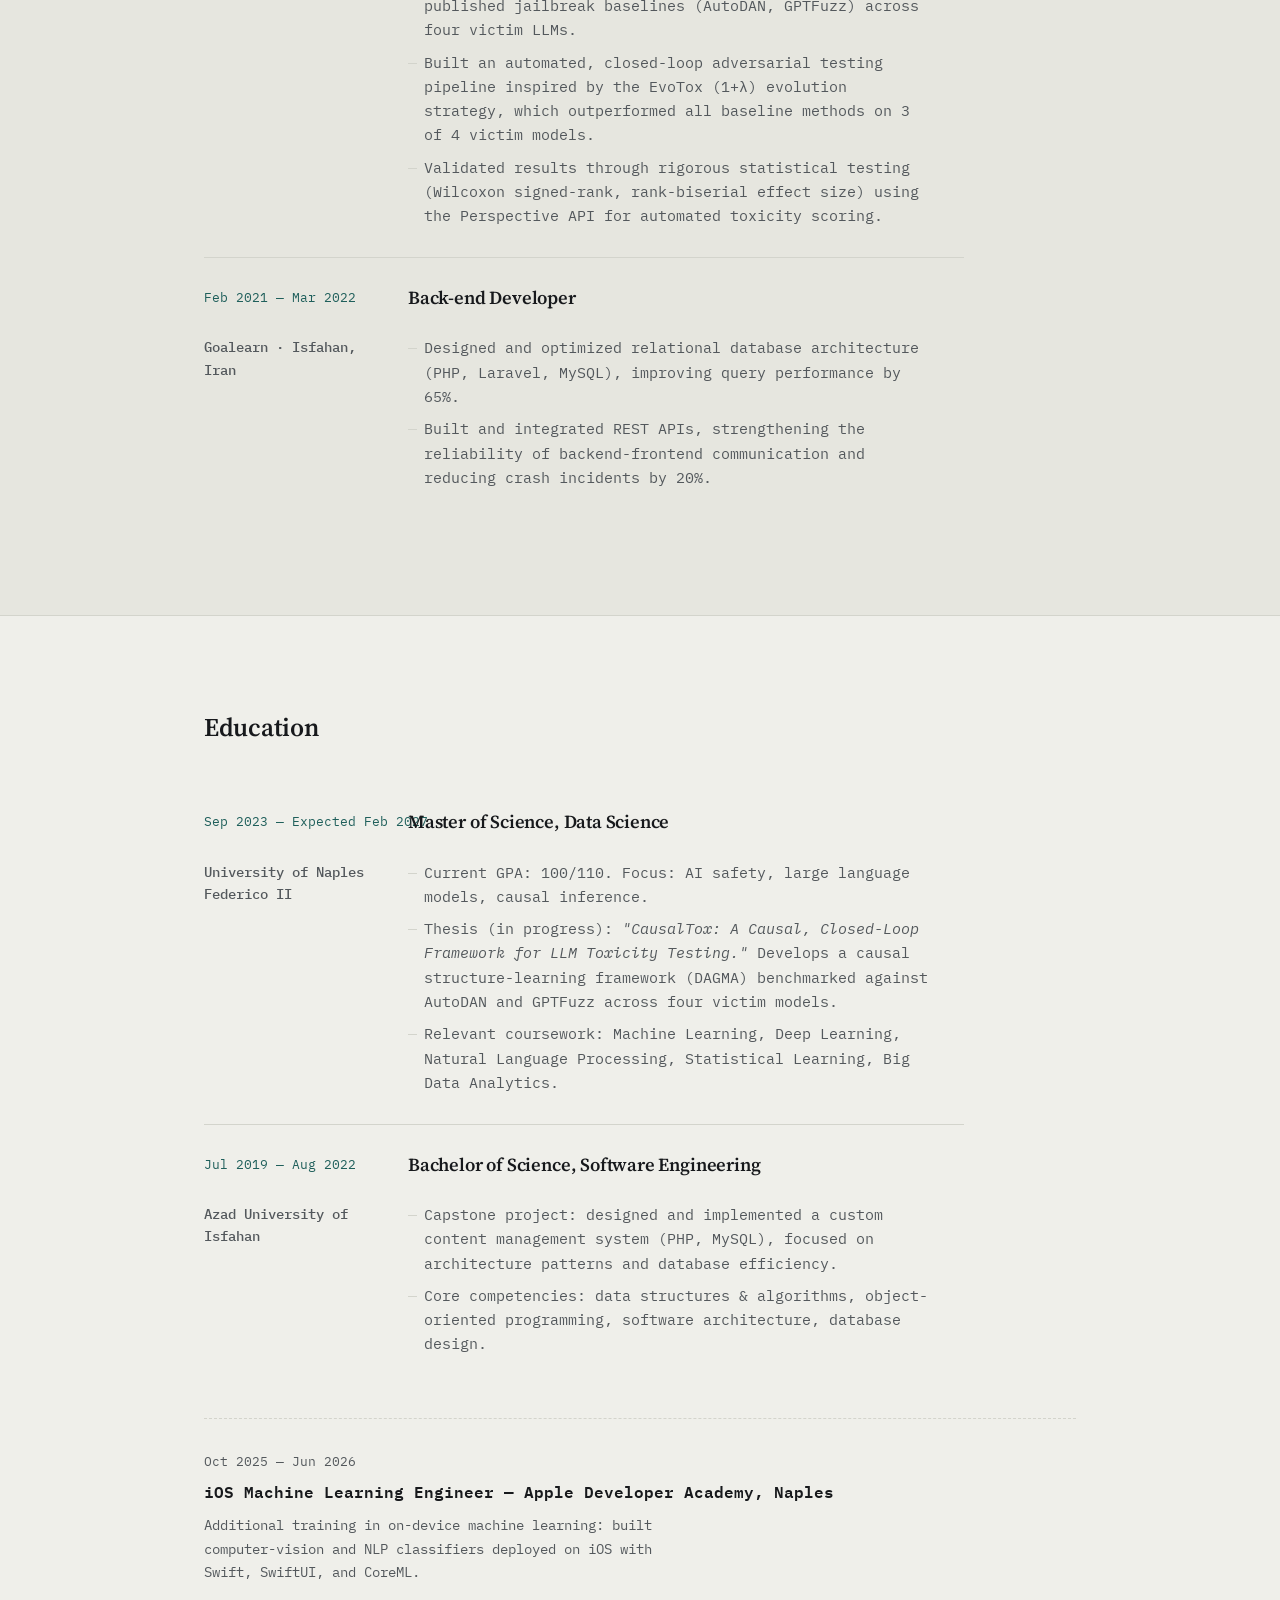
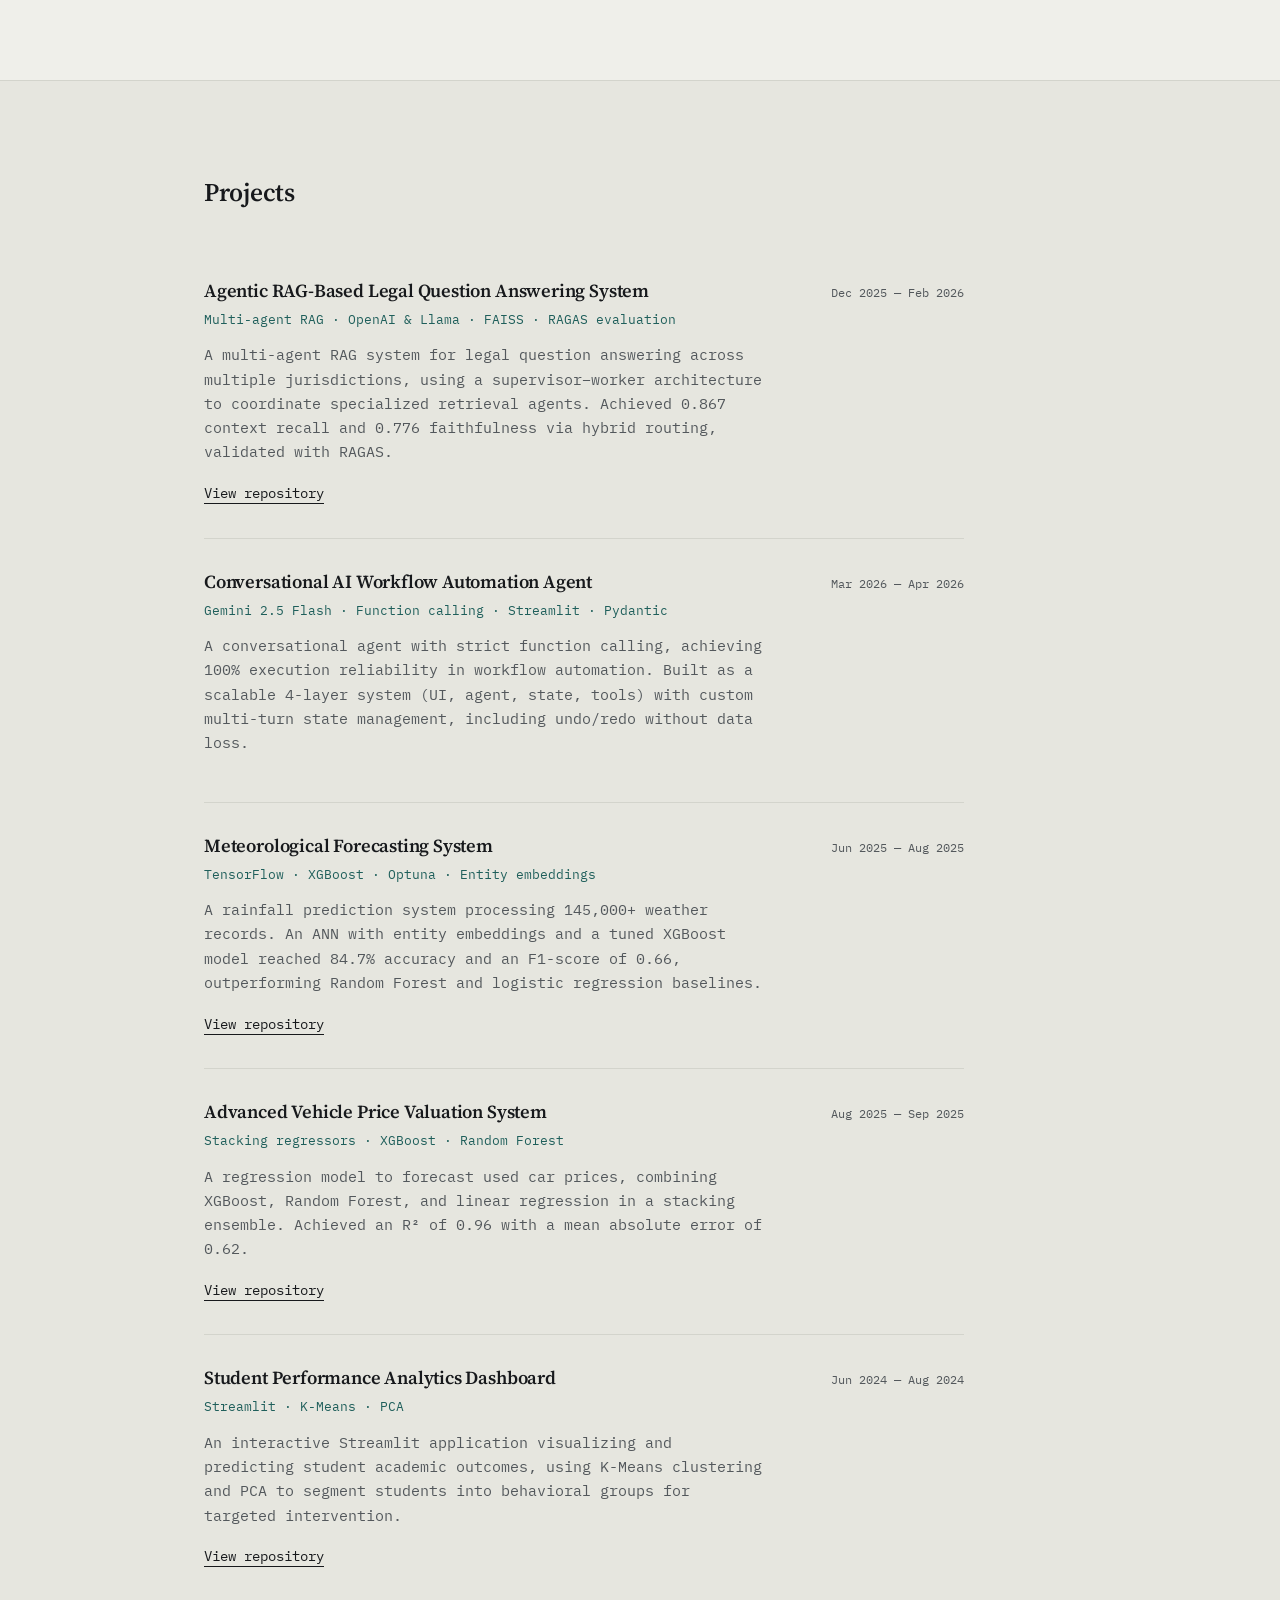
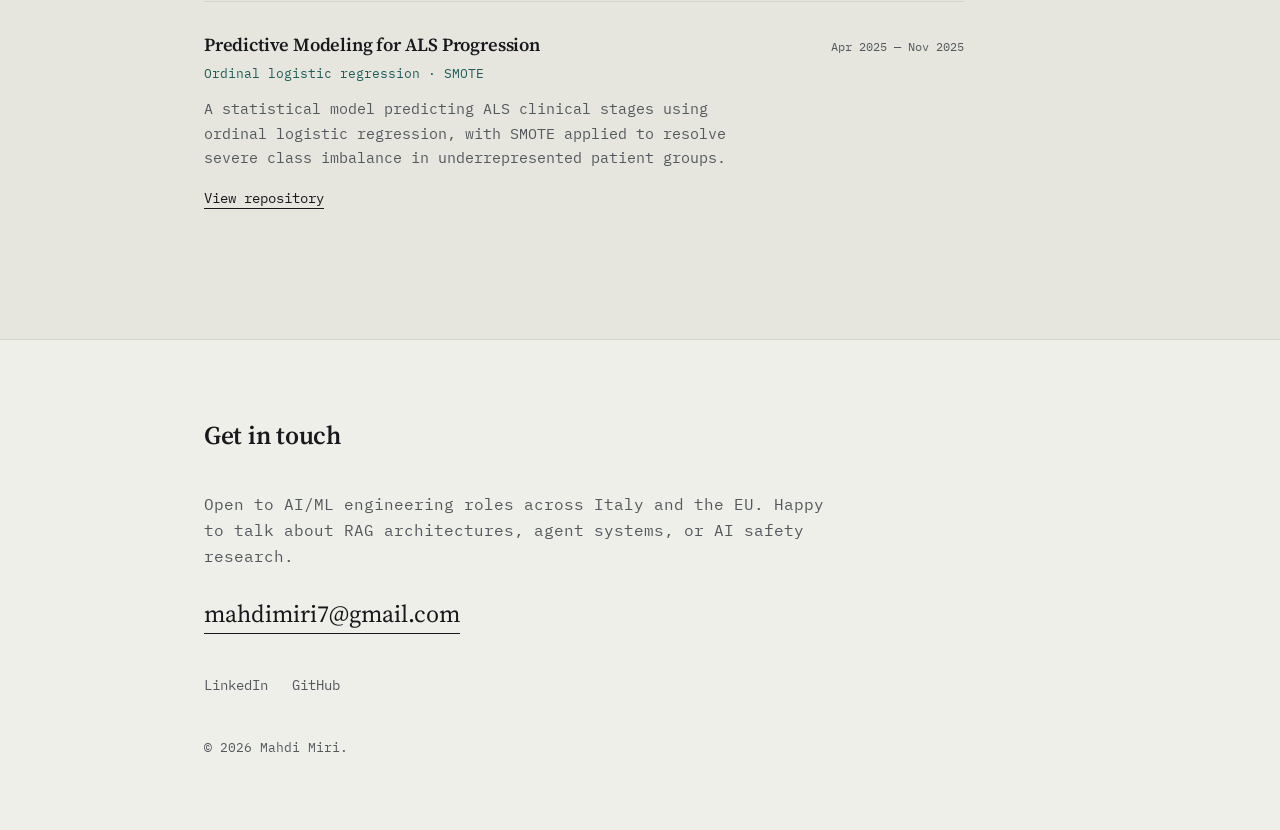
==== commit 997ef644: "update" ====
--- a/index.html
+++ b/index.html
@@ -4,89 +4,127 @@
     <meta charset="UTF-8">
     <meta name="viewport" content="width=device-width, initial-scale=1.0">
     <title>Mahdi Miri | AI/ML Engineer & LLM Specialist</title>
-    <link rel="icon" href="data:image/svg+xml,<svg xmlns=%22http://www.w3.org/2000/svg%22 viewBox=%220 0 100 100%22><text y=%22.9em%22 font-size=%2290%22>🤖</text></svg>">
-    <meta name="description" content="Portfolio of Mahdi Miri, a Machine Learning Engineer specializing in LLMs and Data Science based in Napoli, Italy.">
-    <link rel="stylesheet" href="https://cdnjs.cloudflare.com/ajax/libs/font-awesome/6.4.0/css/all.min.css">
+    <title>Mahdi Miri — AI/ML Engineer</title>
+    <link rel="icon" href="data:image/svg+xml,<svg xmlns=%22http://www.w3.org/2000/svg%22 viewBox=%220 0 100 100%22><rect width=%22100%22 height=%22100%22 rx=%2218%22 fill=%22%2317191C%22/><text x=%2250%22 y=%2266%22 font-family=%22monospace%22 font-size=%2244%22 fill=%22%23EFEFEA%22 text-anchor=%22middle%22>M</text></svg>">
+    <meta name="description" content="Mahdi Miri — AI/ML Engineer specializing in LLM applications, RAG pipelines, and multi-agent systems. MSc Data Science, Naples, Italy.">
+
+    <meta property="og:title" content="Mahdi Miri — AI/ML Engineer">
+    <meta property="og:description" content="LLM applications, RAG pipelines, and multi-agent systems. MSc Data Science, Naples, Italy.">
+    <meta property="og:image" content="assets/og-image.png">
+    <meta property="og:type" content="website">
+    <meta name="twitter:card" content="summary_large_image">
+
+    <link rel="preconnect" href="https://fonts.googleapis.com">
+    <link rel="preconnect" href="https://fonts.gstatic.com" crossorigin>
+    <link href="https://fonts.googleapis.com/css2?family=Source+Serif+4:opsz,wght@8..60,400;8..60,600;8..60,700&family=IBM+Plex+Mono:wght@400;500;600&display=swap" rel="stylesheet">
+
     <link rel="stylesheet" href="style.css">
 </head>
 <body>
 
     <nav class="navbar">
-        <div class="logo">Mahdi Miri<span>.</span></div>
+        <a href="#home" class="logo">mahdi<span>.</span>miri</a>
         <ul class="nav-links">
-            <li><a href="#home">Home</a></li>
             <li><a href="#about">About</a></li>
             <li><a href="#experience">Experience</a></li>
             <li><a href="#education">Education</a></li>
             <li><a href="#projects">Projects</a></li>
             <li><a href="#contact">Contact</a></li>
         </ul>
-        <div class="theme-toggle" id="theme-toggle">
-            <i class="fas fa-moon"></i>
-        </div>
-        <div class="hamburger">
-            <i class="fas fa-bars"></i>
-        </div>
+        <button class="theme-toggle" id="theme-toggle" aria-label="Toggle dark mode">
+            <span class="mode-label">dark</span>
+        </button>
+        <button class="hamburger" id="hamburger" aria-label="Toggle menu" aria-expanded="false">
+            <span></span><span></span><span></span>
+        </button>
     </nav>
 
     <section id="home" class="hero">
-        <div class="hero-content">
-            <span class="greeting">Hello, I'm</span>
+        <div class="hero-text">
+            <p class="kicker">AI/ML Engineer — Naples, Italy</p>
             <h1>Mahdi Miri</h1>
-            <h2 class="typing-text">AI/ML Engineer & <span class="highlight">LLM Specialist</span></h2>
-            <p>Building scalable AI systems and RAG architectures to power intelligent applications. Bridging the gap between cutting-edge research and production. Based in Napoli, Italy.</p>
-            <div class="hero-btns">
-                <a href="#projects" class="btn primary-btn">View My Work</a>
-                <a href="#contact" class="btn secondary-btn">Contact Me</a>
-            </div>
-            <div class="social-links">
-                <a href="https://www.linkedin.com/in/mahdi-miri-dev/" target="_blank"><i class="fab fa-linkedin"></i></a>
-                <a href="https://github.com/Mahdi-Miri" target="_blank"><i class="fab fa-github"></i></a>
-                <a href="mailto:mahdimiri7@gmail.com"><i class="fas fa-envelope"></i></a>
-            </div>
+            <p class="hero-statement">
+                I build production LLM applications — retrieval pipelines,
+                multi-agent systems, and the infrastructure that ships them.
+                My research background is in causal AI safety: identifying
+                which factors actually drive a model's behavior, not just
+                which prompts happen to work.
+            </p>
+            <div class="hero-links">
+                <a href="#projects" class="btn-primary">View projects</a>
+                <a href="#contact" class="btn-ghost">Get in touch</a>
+            </div>
+            <ul class="social-row">
+                <li><a href="https://www.linkedin.com/in/mahdi-miri-dev/" target="_blank" rel="noopener">LinkedIn</a></li>
+                <li><a href="https://github.com/Mahdi-Miri" target="_blank" rel="noopener">GitHub</a></li>
+                <li><a href="mailto:mahdimiri7@gmail.com">Email</a></li>
+            </ul>
+        </div>
+
+        <div class="hero-graph" aria-hidden="true">
+            <svg viewBox="0 0 420 360" class="dag">
+                <g class="dag-edges">
+                    <path d="M70,80 L190,60" />
+                    <path d="M70,80 L120,190" />
+                    <path d="M190,60 L330,100" />
+                    <path d="M120,190 L190,60" />
+                    <path d="M120,190 L250,250" />
+                    <path d="M330,100 L250,250" />
+                    <path d="M250,250 L150,310" class="edge-accent" />
+                </g>
+                <g class="dag-nodes">
+                    <circle cx="70" cy="80" r="9" />
+                    <text x="70" y="56">prompt</text>
+
+                    <circle cx="190" cy="60" r="9" />
+                    <text x="190" y="36">factor</text>
+
+                    <circle cx="120" cy="190" r="9" />
+                    <text x="120" y="216" text-anchor="middle">retrieve</text>
+
+                    <circle cx="330" cy="100" r="9" />
+                    <text x="330" y="76" text-anchor="end">agent</text>
+
+                    <circle cx="250" cy="250" r="9" />
+                    <text x="250" y="276" text-anchor="middle">reason</text>
+
+                    <circle cx="150" cy="310" r="11" class="node-accent" />
+                    <text x="150" y="336" text-anchor="middle" class="label-accent">response</text>
+                </g>
+            </svg>
         </div>
     </section>
 
     <section id="about" class="section">
         <div class="container">
-            <h2 class="section-title">About Me</h2>
+            <h2 class="section-title">About</h2>
             <div class="about-grid">
                 <div class="about-text">
-                    <p>I am a passionate <strong>AI & ML Engineer </strong>dedicated to building intelligent systems that tackle real-world complexities. My expertise lies in bridging the gap between intricate data and actionable software solutions, designing <strong>scalable ML pipelines</strong> and robust models that drive automation and efficiency.</p>
-                    <br>
-                    <p>Currently, I am deeply immersed in the world of <strong>Large Language Models (LLMs)</strong> and <strong>Generative AI</strong>, exploring how to make machines understand and interact with us more naturally. From <strong>Fine-tuning</strong>models to implementing <strong>RAG</strong> architectures, I leverage the latest open-source advancements to integrate smarter, context-aware AI into everyday applications.</p>
-                    
-                    <div class="skills-wrapper">
-                        <h3>Key Skills</h3>
-                        <div class="tags">
-                            <span>Python</span>
-                            <span>PyTorch</span>
-                            <span>Large Language Models (LLMs)</span>
-                            <span>Generative AI</span>
-                            <span>RAG</span>
-                            <span>Implementation</span>
-                            <span>LangChain</span>
-                            <span>Hugging Face</span>
-                            <span>Fine-tuning</span>
-                            <span>MLOps</span>
-                            <span>Docker</span>
-                            <span>CI/CD</span>
-                            <span>FastAPI</span>
-                            <span>Vector Databases</span>
-                            <span>NLP</span>
-                            <span>Git</span>
-                            <span>SQL</span>
-                            <span>Prompt Engineering</span>
-                            <span>AWS</span>
-                            <span>SageMaker</span>
-                            <span>Design Patterns</span>
-                            <span>Scalable Architecture</span>
-                            <span>Streamlit</span>
-                            <span>CoreML</span>
-                            <span>Swift</span>
-                            <span>SwiftUi</span>
-                            <span>CreateML</span>
-                        </div>
+                    <p>I'm an AI/ML engineer focused on building production-grade LLM applications, retrieval-augmented generation (RAG) pipelines, and multi-agent systems. I work across the full stack — from document ingestion and hybrid semantic search to tool-calling agents and deployment — using LangChain, LangGraph, and Python/FastAPI, containerized with Docker and shipped through CI/CD.</p>
+                    <p>My background also includes AI safety research. My MSc thesis, currently in progress, develops a causal framework for identifying which prompt-level factors actually drive toxic LLM outputs, benchmarked against published jailbreak methods like AutoDAN and GPTFuzz.</p>
+                    <p>Based in Naples, Italy. Open to AI/ML engineering opportunities across Italy and the EU.</p>
+                </div>
+
+                <div class="about-skills">
+                    <div class="skill-group">
+                        <h3>LLM &amp; RAG engineering</h3>
+                        <p>Large language models, retrieval-augmented generation, semantic search, prompt engineering, fine-tuning (LoRA, QLoRA), GraphRAG, transformers.</p>
+                    </div>
+                    <div class="skill-group">
+                        <h3>Agentic systems</h3>
+                        <p>Multi-agent orchestration, LangGraph, Model Context Protocol (MCP), Agent-to-Agent (A2A) protocol, tool-calling agents.</p>
+                    </div>
+                    <div class="skill-group">
+                        <h3>MLOps &amp; deployment</h3>
+                        <p>Docker, Kubernetes, CI/CD (GitHub Actions), GCP, AWS SageMaker, LLM observability (LangSmith, Opik).</p>
+                    </div>
+                    <div class="skill-group">
+                        <h3>Data &amp; backend</h3>
+                        <p>Python, FastAPI, PostgreSQL, Supabase, Vector databases (Pinecone), OxiGraph, SPARQL, Neo4j, SQL.</p>
+                    </div>
+                    <div class="skill-group">
+                        <h3>AI safety &amp; research</h3>
+                        <p>Red teaming, adversarial testing, causal structure learning, toxicity testing, risk assessment.</p>
                     </div>
                 </div>
             </div>
@@ -95,42 +133,57 @@
 
     <section id="experience" class="section bg-alt">
         <div class="container">
-            <h2 class="section-title">Professional Experience</h2>
+            <h2 class="section-title">Experience</h2>
             <div class="timeline">
-                <div class="timeline-item">
-                    <div class="timeline-content">
-                        <span class="date">Feb 2026 - Present</span>
-                        <h3>AI Engineer</h3>
-                        <h4>S2SDYNAMICS</h4>
-                        <p>Architected and deployed production-ready <b>Hybrid RAG</b> systems, implementing advanced <b>Adaptive RAG</b> architectures to optimize retrieval precision and response relevance.</p>
-                        <p>Designed and integrated scalable <b>microservices</b> for AI applications, ensuring high availability and seamless communication across distributed system infrastructures.</p>
-                        <p>Optimized data storage and retrieval by managing <b>Vector databases</b> alongside structured SQL systems, specifically handling complex nested and layered data strings.</p>
-                        <p>Streamlined the <b>MLOps</b> lifecycle by containerizing AI services with <b>Docker</b> and maintaining rigorous <b>Git</b> version control for end-to-end model deployment.</p>
-                        <p>Leveraged large language models (LLMs) and specialized libraries such as <b>PandasAI</b> to build automated data analysis tools for production-level environments.</p>
-                        <p>Collaborated within cross-functional teams to translate complex AI research into scalable engineering solutions, ensuring alignment with project goals.</p>
-                    </div>
-                </div>
-                <div class="timeline-item">
-                    <div class="timeline-content">
-                        <span class="date">Feb 2025 - Sep 2025</span>
-                        <h3>Machine Learning Security Engineer - LLMs</h3>
-                        <h4>University of Naples Federico II</h4>
-                        <p>Engineered advanced jailbreak techniques to stress-test state-of-the-art LLMs against toxicity and safety guardrails.</p>
-                        <p>Conducted extensive adversarial prompting experiments, enhancing the team's understanding of model bias and failure modes by 53%.</p>
-                        <p>Authored key technical reports on findings and mitigation strategies, serving as a foundation for ongoing Responsible AI standards.</p>
-                    </div>
-                </div>
-
-                <div class="timeline-item">
-                    <div class="timeline-content">
-                        <span class="date">Feb 2021 - Mar 2022</span>
-                        <h3>Back-end Developer</h3>
-                        <h4>Goalearn</h4>
-                        <p>Engineered scalable database architecture using PHP and Laravel, achieving a 65% boost in query performance through advanced SQL optimization.</p>
-                        <p>Developed and implemented robust API integrations, facilitating seamless and secure data synchronization between backend services and frontend interfaces.</p>
-                        <p>Enhanced system stability and reliability, resulting in a 20% reduction in crash incidents during critical stress testing phases.</p>
-                    </div>
-                </div>
+
+                <div class="timeline-item">
+                    <span class="date">May 2026 — Present</span>
+                    <h3>Artificial Intelligence Engineer</h3>
+                    <h4>Public Policy · Rome, Italy</h4>
+                    <ul>
+                        <li>Architected and deployed multi-agent AI systems integrating graph databases (OxiGraph) and relational data stores (PostgreSQL, Supabase) to support knowledge-grounded reasoning and retrieval.</li>
+                        <li>Implemented GraphRAG pipelines, combining SPARQL queries over graph databases with LLM-based retrieval to improve context grounding and answer accuracy.</li>
+                        <li>Fine-tuned a Named Entity Recognition model (GLiNER), achieving an F1-score of ~70% for structured entity extraction within automated workflows.</li>
+                        <li>Built and scaled a custom web scraping pipeline with Playwright to collect and preprocess data feeding downstream AI agents.</li>
+                        <li>Containerized and orchestrated services with Docker and Kubernetes, with CI/CD pipelines automated via GitHub Actions.</li>
+                    </ul>
+                </div>
+
+                <div class="timeline-item">
+                    <span class="date">Feb 2026 — Aug 2026</span>
+                    <h3>Artificial Intelligence Engineer</h3>
+                    <h4>S2SDYNAMICS · Hamburg, Germany (Remote)</h4>
+                    <ul>
+                        <li>Engineered and deployed production-ready RAG architectures, implementing Adaptive RAG workflows to improve retrieval accuracy and response relevance.</li>
+                        <li>Architected and managed scalable microservices for AI-driven applications, ensuring seamless integration and high availability across distributed system infrastructure.</li>
+                        <li>Optimized data retrieval by integrating vector databases with structured SQL systems, enabling efficient querying over complex, nested data for enterprise-level search.</li>
+                        <li>Containerized AI services with Docker and implemented Git-based version control, streamlining MLOps pipelines and improving deployment consistency.</li>
+                        <li>Automated data analysis workflows using Python libraries including PandasAI and LangChain, extending LLM capabilities for production use cases.</li>
+                    </ul>
+                </div>
+
+                <div class="timeline-item">
+                    <span class="date">Feb 2025 — Sep 2025</span>
+                    <h3>AI Safety Research Engineer</h3>
+                    <h4>University of Naples Federico II</h4>
+                    <ul>
+                        <li>Designed and implemented CausalTox, a causal structure-learning framework (DAGMA) to identify prompt-level linguistic factors causally upstream of toxic LLM continuations, as the core of an MSc thesis in AI safety.</li>
+                        <li>Developed and evaluated three red-teaming strategies — single-pass rewriting, a closed feedback loop, and category-specific targeting — benchmarking them against published jailbreak baselines (AutoDAN, GPTFuzz) across four victim LLMs.</li>
+                        <li>Built an automated, closed-loop adversarial testing pipeline inspired by the EvoTox (1+λ) evolution strategy, which outperformed all baseline methods on 3 of 4 victim models.</li>
+                        <li>Validated results through rigorous statistical testing (Wilcoxon signed-rank, rank-biserial effect size) using the Perspective API for automated toxicity scoring.</li>
+                    </ul>
+                </div>
+
+                <div class="timeline-item">
+                    <span class="date">Feb 2021 — Mar 2022</span>
+                    <h3>Back-end Developer</h3>
+                    <h4>Goalearn · Isfahan, Iran</h4>
+                    <ul>
+                        <li>Designed and optimized relational database architecture (PHP, Laravel, MySQL), improving query performance by 65%.</li>
+                        <li>Built and integrated REST APIs, strengthening the reliability of backend-frontend communication and reducing crash incidents by 20%.</li>
+                    </ul>
+                </div>
+
             </div>
         </div>
     </section>
@@ -138,102 +191,102 @@
     <section id="education" class="section">
         <div class="container">
             <h2 class="section-title">Education</h2>
-            
             <div class="timeline">
-                <div class="timeline-item">
-                    <div class="timeline-content">
-                        <span class="date">Oct 2025 - 2025</span>
-                        <h3>iOS Machine Learning Engineer</h3>
-                        <h4>Apple Developer Academy</h4>
-                        <p>Specializing in the intersection of Mobile Development and <strong>Artificial Intelligence</strong>, leveraging Swift and SwiftUI to deploy complex <strong>Machine Learning</strong>models on iOS devices.</p>
-                        <p>Developed an intelligent financial assistant app utilizing the <strong>Vision Framework</strong> for <strong>OCR</strong>and a custom <strong>ML classifier</strong> to scan receipts, categorize expenses automatically, and visualize spending habits via dynamic charts.</p>
-                        <p>Engineered a pet-wellness application powered by <strong>Deep Learning </strong>and <strong>Computer Vision</strong>, capable of analyzing canine facial expressions to detect and interpret emotions in real-time.</p>
-                        <p>Focusing on On-device <strong>Machine Learning (Edge AI)</strong> to ensure user privacy and high-performance inference without server dependency.</p>
-                    </div>
-                </div>
-                
-            <div class="timeline">
-                <div class="timeline-item">
-                    <div class="timeline-content">
-                        <span class="date">Sep 2023 - 2025</span>
-                        <h3>Master of Science - MS, Data Science</h3>
-                        <h4>University of Naples Federico II</h4>
-                        <p><strong>Thesis:</strong> 'Causal Toxicity Testing of Large Language Models'.<br>
-                        <strong>Grade:</strong>100/110.</p>
-                        <p><strong>Focus:</strong>AI Safety, Large Language Models (LLMs), and Causal Inference.</p>
-                        <p><strong>Research:</strong>Conducted in-depth research on LLM vulnerabilities, developing methodologies to identify and mitigate toxicity generation through causal testing frameworks. This work directly aligns with Red Teaming and AI Alignment practices.</p>
-                        <p><strong>Relevant Coursework:</strong> Machine Learning, Deep Learning, Natural Language Processing (NLP), Statistical Learning, Big Data Analytics.</p>
-                    </div>
-                </div>
-
-                <div class="timeline-item">
-                    <div class="timeline-content">
-                        <span class="date">Jul 2019 - Aug 2022</span>
-                        <h3>Bachelor of Science - BS, Software Engineering</h3>
-                        <h4>Azad University of Isfahan</h4>
-                        <p><strong>Capstone Project:</strong> Content Management Systems utilizing PHP.<br>
-                        <strong>Grade:</strong>16.34/20.</p>
-                        <p><strong>Capstone Project:</strong> Designed and implemented a custom Content Management System (CMS) using PHP and MySQL. Focused on architecture patterns and database efficiency.</p>
-                        <p><strong>Core Competencies:</strong> Data Structures & Algorithms, Object-Oriented Programming (OOP), Software Architecture, Database Design.</p>
-                    </div>
-                </div>
+
+                <div class="timeline-item">
+                    <span class="date">Sep 2023 — Expected Feb 2027</span>
+                    <h3>Master of Science, Data Science</h3>
+                    <h4>University of Naples Federico II</h4>
+                    <ul>
+                        <li>Current GPA: 100/110. Focus: AI safety, large language models, causal inference.</li>
+                        <li>Thesis (in progress): <em>"CausalTox: A Causal, Closed-Loop Framework for LLM Toxicity Testing."</em> Develops a causal structure-learning framework (DAGMA) benchmarked against AutoDAN and GPTFuzz across four victim models.</li>
+                        <li>Relevant coursework: Machine Learning, Deep Learning, Natural Language Processing, Statistical Learning, Big Data Analytics.</li>
+                    </ul>
+                </div>
+
+                <div class="timeline-item">
+                    <span class="date">Jul 2019 — Aug 2022</span>
+                    <h3>Bachelor of Science, Software Engineering</h3>
+                    <h4>Azad University of Isfahan</h4>
+                    <ul>
+                        <li>Capstone project: designed and implemented a custom content management system (PHP, MySQL), focused on architecture patterns and database efficiency.</li>
+                        <li>Core competencies: data structures &amp; algorithms, object-oriented programming, software architecture, database design.</li>
+                    </ul>
+                </div>
+
+            </div>
+
+            <div class="training-note">
+                <span class="date">Oct 2025 — Jun 2026</span>
+                <h4>iOS Machine Learning Engineer — Apple Developer Academy, Naples</h4>
+                <p>Additional training in on-device machine learning: built computer-vision and NLP classifiers deployed on iOS with Swift, SwiftUI, and CoreML.</p>
             </div>
         </div>
     </section>
 
     <section id="projects" class="section bg-alt">
         <div class="container">
-            <h2 class="section-title">Featured Projects</h2>
-            <div class="projects-grid">
-                
-                <div class="project-card">
-                    <div class="project-info">
+            <h2 class="section-title">Projects</h2>
+            <div class="project-list">
+
+                <article class="project-row">
+                    <div class="project-head">
                         <h3>Agentic RAG-Based Legal Question Answering System</h3>
-                        <p class="tech-stack">Generative AI | Multi-Agent RAG | OpenAI & Llama | FAISS | RAGAS Evaluation</p>
-                        <p>Engineered a scalable Multi-Agent RAG architecture for civil law, employing a supervisor-worker pattern to coordinate localized retrieval across multiple jurisdictions.</p>
-                        <p>Achieved superior grounding with 0.867 Context Recall and 0.776 Faithfulness scores by implementing hybrid routing strategies and validating performance via the RAGAS framework.</p>
-                        <a href="https://github.com/MohammadAghaei1/Agentic-RAG" class="project-link">View Project <i class="fas fa-arrow-right"></i></a>
-                    </div>
-                </div>
-                <div class="project-card">
-                    <div class="project-info">
-                        <h3>Predictive Modeling for Neurodegenerative Disease Progression (ALS Analysis)</h3>
-                        <p class="tech-stack">Machine Learning | Scikit-Learn | Data Imbalance Handling | Medical Data Analysisp>
-                        <p>Spearheaded the development of a statistical machine learning model to predict ALS King’s clinical stages, utilizing Ordinal Logistic Regression to accurately capture the hierarchical nature of disease progression.</p>
-                        <p>Engineered a robust data pipeline using Python (Pandas, Scikit-learn), implementing SMOTE to resolve severe class imbalance and improve prediction accuracy for underrepresented patient groups.</p>
-                        <a href="https://github.com/FaridRash/Advance-Statistical-Learnin-Project" class="project-link">View Project <i class="fas fa-arrow-right"></i></a>
-                    </div>
-                </div>
-
-                <div class="project-card">
-                    <div class="project-info">
-                        <h3>Meteorological Forecasting System </h3>
-                        <p class="tech-stack">Deep Learning | TensorFlow | XGBoost | PyTorch | Hyperparameter Tuning</p>
-                        <p>Developed a high-performance binary classification system to forecast rainfall, processing over 145,000 weather records and handling significant class imbalance.</p>
-                        <p>Engineered an Artificial Neural Network (ANN) with entity embeddings using TensorFlow/Keras, achieving a best-in-class F1-Score of 0.66 and 84.7% Accuracy, outperforming Random Forest and Logistic Regression baselines.</p>
-                        <a href="https://github.com/Mahdi-Miri/Rain_Prediction-" class="project-link">View Project <i class="fas fa-arrow-right"></i></a>
-                    </div>
-                </div>
-
-                <div class="project-card">
-                    <div class="project-info">
-                        <h3>Student Performance Analytics Dashboard with Streamlit</h3>
-                        <p class="tech-stack">Streamlit | Data Visualization | Unsupervised Learning | Web Application Development | PCA</p>
-                        <p>Developed an interactive machine learning web application using Streamlit to visualize and predict student academic outcomes, translating complex educational data into actionable insights.</p>
-                        <p>Implemented unsupervised learning techniques including K-Means Clustering and PCA to segment students into distinct behavioral groups for targeted academic interventions.</p>
-                        <a href="https://github.com/FaridRash/HW-SW-B" class="project-link">View Project <i class="fas fa-arrow-right"></i></a>
-                    </div>
-                </div>
-
-                <div class="project-card">
-                    <div class="project-info">
-                        <h3>Advanced Vehicle Price Valuation System using Stacking Regressors</h3>
-                        <p class="tech-stack">Regression Analysi | Ensemble Methods | Feature Engineering | Predictive Analytics | XGBoost</p>
-                        <p>Engineered a high-precision regression model to forecast used car prices, achieving an outstanding R² score of 0.96 and minimizing Mean Absolute Error (MAE) to 0.62.</p>
-                        <p>Developed a Stacking Ensemble architecture combining XGBoost, Random Forest, and Linear Regression, outperforming individual models by capturing both linear and non-linear data patterns.</p>
-                        <a href="https://github.com/MohammadAghaei1/Polynomial-Car-price-prediction-" class="project-link">View Project <i class="fas fa-arrow-right"></i></a>
-                    </div>
-                </div>
+                        <span class="project-dates">Dec 2025 — Feb 2026</span>
+                    </div>
+                    <p class="tech-stack">Multi-agent RAG · OpenAI &amp; Llama · FAISS · RAGAS evaluation</p>
+                    <p>A multi-agent RAG system for legal question answering across multiple jurisdictions, using a supervisor–worker architecture to coordinate specialized retrieval agents. Achieved 0.867 context recall and 0.776 faithfulness via hybrid routing, validated with RAGAS.</p>
+                    <a href="https://github.com/MohammadAghaei1/Agentic-RAG" class="project-link" target="_blank" rel="noopener">View repository</a>
+                </article>
+
+                <article class="project-row">
+                    <div class="project-head">
+                        <h3>Conversational AI Workflow Automation Agent</h3>
+                        <span class="project-dates">Mar 2026 — Apr 2026</span>
+                    </div>
+                    <p class="tech-stack">Gemini 2.5 Flash · Function calling · Streamlit · Pydantic</p>
+                    <p>A conversational agent with strict function calling, achieving 100% execution reliability in workflow automation. Built as a scalable 4-layer system (UI, agent, state, tools) with custom multi-turn state management, including undo/redo without data loss.</p>
+                </article>
+
+                <article class="project-row">
+                    <div class="project-head">
+                        <h3>Meteorological Forecasting System</h3>
+                        <span class="project-dates">Jun 2025 — Aug 2025</span>
+                    </div>
+                    <p class="tech-stack">TensorFlow · XGBoost · Optuna · Entity embeddings</p>
+                    <p>A rainfall prediction system processing 145,000+ weather records. An ANN with entity embeddings and a tuned XGBoost model reached 84.7% accuracy and an F1-score of 0.66, outperforming Random Forest and logistic regression baselines.</p>
+                    <a href="https://github.com/Mahdi-Miri/Rain_Prediction-" class="project-link" target="_blank" rel="noopener">View repository</a>
+                </article>
+
+                <article class="project-row">
+                    <div class="project-head">
+                        <h3>Advanced Vehicle Price Valuation System</h3>
+                        <span class="project-dates">Aug 2025 — Sep 2025</span>
+                    </div>
+                    <p class="tech-stack">Stacking regressors · XGBoost · Random Forest</p>
+                    <p>A regression model to forecast used car prices, combining XGBoost, Random Forest, and linear regression in a stacking ensemble. Achieved an R² of 0.96 with a mean absolute error of 0.62.</p>
+                    <a href="https://github.com/MohammadAghaei1/Polynomial-Car-price-prediction-" class="project-link" target="_blank" rel="noopener">View repository</a>
+                </article>
+
+                <article class="project-row">
+                    <div class="project-head">
+                        <h3>Student Performance Analytics Dashboard</h3>
+                        <span class="project-dates">Jun 2024 — Aug 2024</span>
+                    </div>
+                    <p class="tech-stack">Streamlit · K-Means · PCA</p>
+                    <p>An interactive Streamlit application visualizing and predicting student academic outcomes, using K-Means clustering and PCA to segment students into behavioral groups for targeted intervention.</p>
+                    <a href="https://github.com/FaridRash/HW-SW-B" class="project-link" target="_blank" rel="noopener">View repository</a>
+                </article>
+
+                <article class="project-row">
+                    <div class="project-head">
+                        <h3>Predictive Modeling for ALS Progression</h3>
+                        <span class="project-dates">Apr 2025 — Nov 2025</span>
+                    </div>
+                    <p class="tech-stack">Ordinal logistic regression · SMOTE</p>
+                    <p>A statistical model predicting ALS clinical stages using ordinal logistic regression, with SMOTE applied to resolve severe class imbalance in underrepresented patient groups.</p>
+                    <a href="https://github.com/FaridRash/Advance-Statistical-Learnin-Project" class="project-link" target="_blank" rel="noopener">View repository</a>
+                </article>
 
             </div>
         </div>
@@ -241,16 +294,17 @@
 
     <footer id="contact">
         <div class="container">
-            <h2>Let's Work Together</h2>
-            <p>I’m always open to interesting conversations about AI architecture and new tech. Feel free to explore my repositories or reach out!</p>
-            <a href="mailto:mahdimiri7@gmail.com" class="email-btn">mahdimiri7@gmail.com</a>
-            
-            <div class="footer-bottom">
-                <p>&copy; 2025 Mahdi Miri. All Rights Reserved.</p>
-            </div>
+            <h2 class="section-title">Get in touch</h2>
+            <p>Open to AI/ML engineering roles across Italy and the EU. Happy to talk about RAG architectures, agent systems, or AI safety research.</p>
+            <a href="mailto:mahdimiri7@gmail.com" class="email-link">mahdimiri7@gmail.com</a>
+            <ul class="social-row">
+                <li><a href="https://www.linkedin.com/in/mahdi-miri-dev/" target="_blank" rel="noopener">LinkedIn</a></li>
+                <li><a href="https://github.com/Mahdi-Miri" target="_blank" rel="noopener">GitHub</a></li>
+            </ul>
+            <p class="footer-bottom">&copy; 2026 Mahdi Miri.</p>
         </div>
     </footer>
 
     <script src="script.js"></script>
 </body>
-</html>
+</html>
--- a/style.css
+++ b/style.css
@@ -1,435 +1,632 @@
-/* Theme Variables 
-    Default is Light Mode (White & Blue)
-*/
+/* ============================
+   Tokens
+   ============================ */
 :root {
-    --primary-color: #2563eb; /* Strong Blue */
-    --secondary-color: #1e40af; /* Darker Blue */
-    --bg-color: #ffffff;
-    --bg-alt: #f8fafc;
-    --text-main: #1e293b;
-    --text-light: #64748b;
-    --card-bg: #ffffff;
-    --border-color: #e2e8f0;
-    --shadow: 0 4px 6px -1px rgba(0, 0, 0, 0.1);
-    --transition: all 0.3s ease;
-}
-
-/* Dark Mode Variables */
+    --paper: #EFEFEA;
+    --paper-alt: #E6E6DF;
+    --card: #F6F6F1;
+    --ink: #17191C;
+    --ink-soft: #53585C;
+    --line: #D3D4CC;
+    --accent: #1F5F5B;
+    --accent-soft: #1F5F5B1a;
+    --accent-warm: #9C3B2E;
+
+    --font-serif: 'Source Serif 4', Georgia, 'Times New Roman', serif;
+    --font-mono: 'IBM Plex Mono', 'SF Mono', Consolas, monospace;
+
+    --max-width: 920px;
+    --transition: 180ms ease;
+}
+
 body.dark-mode {
-    --primary-color: #60a5fa; /* Lighter Blue for dark mode */
-    --secondary-color: #3b82f6;
-    --bg-color: #0f172a; /* Deep Navy/Dark */
-    --bg-alt: #1e293b;
-    --text-main: #f1f5f9;
-    --text-light: #94a3b8;
-    --card-bg: #1e293b;
-    --border-color: #334155;
-    --shadow: 0 4px 20px rgba(0, 0, 0, 0.4);
-}
-
-/* Global Reset */
+    --paper: #14171A;
+    --paper-alt: #1B1F23;
+    --card: #191C20;
+    --ink: #ECECE6;
+    --ink-soft: #9B9F9C;
+    --line: #2D3134;
+    --accent: #58B5AE;
+    --accent-soft: #58B5AE22;
+    --accent-warm: #D97857;
+}
+
+/* ============================
+   Reset & base
+   ============================ */
 * {
     margin: 0;
     padding: 0;
     box-sizing: border-box;
-    font-family: 'Inter', -apple-system, BlinkMacSystemFont, "Segoe UI", Roboto, sans-serif;
+}
+
+html {
     scroll-behavior: smooth;
 }
 
 body {
-    background-color: var(--bg-color);
-    color: var(--text-main);
-    transition: background-color 0.4s ease, color 0.4s ease;
-    line-height: 1.6;
+    background-color: var(--paper);
+    color: var(--ink);
+    font-family: var(--font-mono);
+    font-size: 16px;
+    line-height: 1.65;
+    transition: background-color 250ms ease, color 250ms ease;
 }
 
 a {
+    color: inherit;
     text-decoration: none;
-    color: inherit;
 }
 
 ul {
     list-style: none;
 }
 
-/* Navigation */
+h1, h2, h3 {
+    font-family: var(--font-serif);
+    font-weight: 600;
+    line-height: 1.2;
+    letter-spacing: -0.01em;
+}
+
+p {
+    max-width: 62ch;
+}
+
+::selection {
+    background: var(--accent);
+    color: var(--paper);
+}
+
+:focus-visible {
+    outline: 2px solid var(--accent);
+    outline-offset: 3px;
+}
+
+@media (prefers-reduced-motion: reduce) {
+    * {
+        animation-duration: 0.001ms !important;
+        transition-duration: 0.001ms !important;
+    }
+}
+
+.container {
+    max-width: var(--max-width);
+    margin: 0 auto;
+    padding: 0 24px;
+}
+
+.section {
+    padding: 6rem 0;
+    border-top: 1px solid var(--line);
+}
+
+.bg-alt {
+    background-color: var(--paper-alt);
+}
+
+.section-title {
+    font-size: 1.6rem;
+    margin-bottom: 2.5rem;
+}
+
+/* ============================
+   Navbar
+   ============================ */
 .navbar {
     display: flex;
+    align-items: center;
     justify-content: space-between;
-    align-items: center;
-    padding: 1.5rem 5%;
-    position: fixed;
-    width: 100%;
+    padding: 1.25rem 24px;
+    position: sticky;
     top: 0;
-    background: rgba(255, 255, 255, 0.8);
-    backdrop-filter: blur(10px);
-    z-index: 1000;
-    border-bottom: 1px solid transparent;
-}
-
-body.dark-mode .navbar {
-    background: rgba(15, 23, 42, 0.8);
+    background: color-mix(in srgb, var(--paper) 88%, transparent);
+    backdrop-filter: blur(8px);
+    border-bottom: 1px solid var(--line);
+    z-index: 100;
 }
 
 .logo {
-    font-size: 1.5rem;
-    font-weight: 700;
-    color: var(--text-main);
+    font-family: var(--font-serif);
+    font-size: 1.1rem;
+    font-weight: 600;
 }
 
 .logo span {
-    color: var(--primary-color);
+    color: var(--accent);
 }
 
 .nav-links {
     display: flex;
-    gap: 2rem;
+    gap: 1.75rem;
+    font-size: 0.9rem;
 }
 
 .nav-links a {
-    font-weight: 500;
-    color: var(--text-main);
-    transition: var(--transition);
-}
-
-.nav-links a:hover {
-    color: var(--primary-color);
-}
-
-.theme-toggle {
-    cursor: pointer;
-    font-size: 1.2rem;
-    color: var(--text-main);
-    transition: var(--transition);
-}
-
-.theme-toggle:hover {
-    color: var(--primary-color);
-    transform: rotate(15deg);
-}
-
-.hamburger {
-    display: none;
-    cursor: pointer;
-    font-size: 1.5rem;
-    color: var(--text-main);
-}
-
-/* Hero Section */
-.hero {
-    height: 100vh;
-    display: flex;
-    align-items: center;
-    justify-content: center;
-    text-align: center;
-    padding: 0 5%;
-    padding-top: 80px;
-}
-
-.greeting {
-    display: block;
-    font-size: 1.2rem;
-    color: var(--primary-color);
-    font-weight: 600;
-    margin-bottom: 0.5rem;
-}
-
-.hero h1 {
-    font-size: 4rem;
-    margin-bottom: 1rem;
-    letter-spacing: -1px;
-}
-
-.hero h2 {
-    font-size: 2rem;
-    color: var(--text-light);
-    margin-bottom: 1.5rem;
-}
-
-.highlight {
-    color: var(--primary-color);
-}
-
-.hero p {
-    max-width: 600px;
-    margin: 0 auto 2.5rem;
-    color: var(--text-light);
-    font-size: 1.1rem;
-}
-
-.hero-btns {
-    display: flex;
-    gap: 1rem;
-    justify-content: center;
-    margin-bottom: 3rem;
-}
-
-.btn {
-    padding: 0.8rem 2rem;
-    border-radius: 8px;
-    font-weight: 600;
-    transition: var(--transition);
-}
-
-.primary-btn {
-    background-color: var(--primary-color);
-    color: white;
-}
-
-.primary-btn:hover {
-    background-color: var(--secondary-color);
-    transform: translateY(-2px);
-}
-
-.secondary-btn {
-    border: 2px solid var(--border-color);
-    color: var(--text-main);
-}
-
-.secondary-btn:hover {
-    border-color: var(--primary-color);
-    color: var(--primary-color);
-}
-
-.social-links {
-    display: flex;
-    gap: 1.5rem;
-    justify-content: center;
-}
-
-.social-links a {
-    font-size: 1.5rem;
-    color: var(--text-light);
-    transition: var(--transition);
-}
-
-.social-links a:hover {
-    color: var(--primary-color);
-    transform: translateY(-3px);
-}
-
-/* Sections General */
-.section {
-    padding: 5rem 5%;
-}
-
-.bg-alt {
-    background-color: var(--bg-alt);
-}
-
-.container {
-    max-width: 1100px;
-    margin: 0 auto;
-}
-
-.section-title {
-    font-size: 2rem;
-    margin-bottom: 3rem;
     position: relative;
-    display: inline-block;
-}
-
-.section-title::after {
-    content: '';
-    position: absolute;
-    width: 50%;
-    height: 4px;
-    background-color: var(--primary-color);
-    bottom: -10px;
-    left: 0;
-    border-radius: 2px;
-}
-
-/* About Section */
-.about-grid {
-    display: flex;
-    gap: 3rem;
-}
-
-.skills-wrapper {
-    margin-top: 2rem;
-}
-
-.skills-wrapper h3 {
-    margin-bottom: 1rem;
-    font-size: 1.1rem;
-}
-
-.tags {
-    display: flex;
-    flex-wrap: wrap;
-    gap: 0.8rem;
-}
-
-.tags span {
-    background-color: var(--bg-alt);
-    padding: 0.5rem 1rem;
-    border-radius: 50px;
-    font-size: 0.9rem;
-    border: 1px solid var(--border-color);
-    color: var(--text-main);
-    transition: var(--transition);
-}
-
-.tags span:hover {
-    border-color: var(--primary-color);
-    color: var(--primary-color);
-}
-
-/* Timeline (Experience) */
-.timeline {
-    position: relative;
-    max-width: 800px;
-    margin: 0 auto;
-}
-
-.timeline::before {
+    padding-bottom: 2px;
+}
+
+.nav-links a::after {
     content: '';
     position: absolute;
     left: 0;
-    top: 0;
-    height: 100%;
-    width: 2px;
-    background-color: var(--border-color);
-}
-
-.timeline-item {
-    margin-bottom: 3rem;
-    padding-left: 2rem;
-    position: relative;
-}
-
-.timeline-item::before {
-    content: '';
-    position: absolute;
-    left: -5px;
-    top: 5px;
-    width: 12px;
-    height: 12px;
-    border-radius: 50%;
-    background-color: var(--primary-color);
-    border: 3px solid var(--bg-color);
-}
-
-.timeline-content .date {
-    display: block;
+    bottom: 0;
+    width: 0;
+    height: 1px;
+    background: var(--accent);
+    transition: width var(--transition);
+}
+
+.nav-links a:hover::after {
+    width: 100%;
+}
+
+.theme-toggle {
+    font-family: var(--font-mono);
     font-size: 0.85rem;
-    color: var(--primary-color);
-    font-weight: 600;
-    margin-bottom: 0.5rem;
-}
-
-.timeline-content h3 {
-    font-size: 1.3rem;
-    margin-bottom: 0.2rem;
-}
-
-.timeline-content h4 {
+    background: transparent;
+    border: 1px solid var(--line);
+    color: var(--ink-soft);
+    padding: 0.35rem 0.7rem;
+    cursor: pointer;
+    transition: border-color var(--transition), color var(--transition);
+}
+
+.theme-toggle:hover {
+    border-color: var(--accent);
+    color: var(--accent);
+}
+
+.hamburger {
+    display: none;
+    flex-direction: column;
+    gap: 4px;
+    background: none;
+    border: none;
+    cursor: pointer;
+    padding: 4px;
+}
+
+.hamburger span {
+    width: 20px;
+    height: 2px;
+    background: var(--ink);
+}
+
+/* ============================
+   Hero
+   ============================ */
+.hero {
+    display: grid;
+    grid-template-columns: 1.1fr 0.9fr;
+    align-items: center;
+    gap: 2rem;
+    max-width: 1100px;
+    margin: 0 auto;
+    padding: 5rem 24px 4rem;
+    min-height: 80vh;
+}
+
+.kicker {
+    font-size: 0.85rem;
+    color: var(--accent);
+    margin-bottom: 0.75rem;
+}
+
+.hero h1 {
+    font-size: clamp(2.6rem, 6vw, 4rem);
+    margin-bottom: 1.25rem;
+}
+
+.hero-statement {
+    color: var(--ink-soft);
     font-size: 1rem;
-    color: var(--text-light);
-    font-weight: 500;
-    margin-bottom: 1rem;
-}
-
-/* Projects Grid */
-.projects-grid {
+    line-height: 1.75;
+    margin-bottom: 2rem;
+}
+
+.hero-links {
+    display: flex;
+    gap: 1rem;
+    margin-bottom: 2.5rem;
+}
+
+.btn-primary, .btn-ghost {
+    font-family: var(--font-mono);
+    font-size: 0.9rem;
+    padding: 0.7rem 1.3rem;
+    border: 1px solid var(--ink);
+    transition: background var(--transition), color var(--transition), border-color var(--transition);
+}
+
+.btn-primary {
+    background: var(--ink);
+    color: var(--paper);
+}
+
+.btn-primary:hover {
+    background: var(--accent);
+    border-color: var(--accent);
+}
+
+.btn-ghost {
+    border-color: var(--line);
+    color: var(--ink);
+}
+
+.btn-ghost:hover {
+    border-color: var(--ink);
+}
+
+.social-row {
+    display: flex;
+    gap: 1.5rem;
+    font-size: 0.85rem;
+    color: var(--ink-soft);
+}
+
+.social-row a {
+    border-bottom: 1px solid transparent;
+}
+
+.social-row a:hover {
+    color: var(--accent);
+    border-bottom-color: var(--accent);
+}
+
+/* Hero graph */
+.hero-graph {
+    display: flex;
+    justify-content: center;
+}
+
+.dag {
+    width: 100%;
+    max-width: 380px;
+    overflow: visible;
+}
+
+.dag-edges path {
+    fill: none;
+    stroke: var(--line);
+    stroke-width: 1.4;
+    stroke-dasharray: 260;
+    stroke-dashoffset: 260;
+    animation: draw 900ms ease forwards;
+}
+
+.dag-edges path.edge-accent {
+    stroke: var(--accent-warm);
+    animation-delay: 700ms;
+}
+
+.dag-edges path:nth-child(1) { animation-delay: 60ms; }
+.dag-edges path:nth-child(2) { animation-delay: 180ms; }
+.dag-edges path:nth-child(3) { animation-delay: 300ms; }
+.dag-edges path:nth-child(4) { animation-delay: 420ms; }
+.dag-edges path:nth-child(5) { animation-delay: 540ms; }
+.dag-edges path:nth-child(6) { animation-delay: 620ms; }
+
+@keyframes draw {
+    to { stroke-dashoffset: 0; }
+}
+
+.dag-nodes circle {
+    fill: var(--paper);
+    stroke: var(--ink);
+    stroke-width: 1.6;
+    opacity: 0;
+    animation: pop 400ms ease forwards;
+}
+
+.dag-nodes .node-accent {
+    stroke: var(--accent-warm);
+    fill: var(--accent-warm);
+}
+
+.dag-nodes circle:nth-of-type(1) { animation-delay: 50ms; }
+.dag-nodes text:nth-of-type(1) { animation-delay: 50ms; }
+
+.dag-nodes text {
+    font-family: var(--font-mono);
+    font-size: 12px;
+    fill: var(--ink-soft);
+    opacity: 0;
+    animation: pop 400ms ease forwards;
+    animation-delay: 300ms;
+}
+
+.dag-nodes .label-accent {
+    fill: var(--accent-warm);
+}
+
+@keyframes pop {
+    to { opacity: 1; }
+}
+
+@media (prefers-reduced-motion: reduce) {
+    .dag-edges path, .dag-nodes circle, .dag-nodes text {
+        animation: none;
+        stroke-dashoffset: 0;
+        opacity: 1;
+    }
+}
+
+/* ============================
+   About
+   ============================ */
+.about-grid {
     display: grid;
-    grid-template-columns: repeat(auto-fit, minmax(300px, 1fr));
-    gap: 2rem;
-}
-
-.project-card {
-    background-color: var(--card-bg);
-    border: 1px solid var(--border-color);
-    border-radius: 12px;
-    padding: 2rem;
-    transition: var(--transition);
-    position: relative;
-    overflow: hidden;
-}
-
-.project-card:hover {
-    transform: translateY(-5px);
-    box-shadow: var(--shadow);
-    border-color: var(--primary-color);
-}
-
-.project-info h3 {
-    font-size: 1.4rem;
-    margin-bottom: 0.5rem;
-}
-
-.tech-stack {
-    color: var(--primary-color);
+    grid-template-columns: 1fr 1fr;
+    gap: 3.5rem;
+}
+
+.about-text p {
+    color: var(--ink-soft);
+    margin-bottom: 1.1rem;
+}
+
+.skill-group {
+    margin-bottom: 1.6rem;
+}
+
+.skill-group h3 {
+    font-family: var(--font-mono);
     font-size: 0.85rem;
     font-weight: 600;
-    margin-bottom: 1rem;
-}
-
-.project-info p {
-    font-size: 0.95rem;
-    color: var(--text-light);
+    color: var(--ink);
+    margin-bottom: 0.35rem;
+}
+
+.skill-group p {
+    font-size: 0.9rem;
+    color: var(--ink-soft);
+    max-width: none;
+}
+
+/* ============================
+   Timeline (Experience / Education)
+   ============================ */
+.timeline {
+    max-width: 760px;
+}
+
+.timeline-item {
+    padding: 1.8rem 0;
+    border-top: 1px solid var(--line);
+    display: grid;
+    grid-template-columns: 180px 1fr;
+    gap: 1.5rem;
+}
+
+.timeline-item:first-child {
+    border-top: none;
+}
+
+.timeline-item .date {
+    font-size: 0.82rem;
+    color: var(--accent);
+    white-space: nowrap;
+}
+
+.timeline-item h3 {
+    font-size: 1.15rem;
+    margin-bottom: 0.2rem;
+}
+
+.timeline-item h4 {
+    font-family: var(--font-mono);
+    font-weight: 500;
+    font-size: 0.85rem;
+    color: var(--ink-soft);
+    margin-bottom: 0.9rem;
+}
+
+.timeline-item ul {
+    display: flex;
+    flex-direction: column;
+    gap: 0.5rem;
+}
+
+.timeline-item li {
+    font-size: 0.92rem;
+    color: var(--ink-soft);
+    padding-left: 1rem;
+    position: relative;
+    max-width: 58ch;
+}
+
+.timeline-item li::before {
+    content: '—';
+    position: absolute;
+    left: 0;
+    color: var(--line);
+}
+
+.training-note {
+    margin-top: 2rem;
+    padding-top: 1.8rem;
+    border-top: 1px dashed var(--line);
+}
+
+.training-note .date {
+    font-size: 0.8rem;
+    color: var(--ink-soft);
+}
+
+.training-note h4 {
+    font-size: 1rem;
+    font-weight: 600;
+    margin: 0.3rem 0 0.5rem;
+}
+
+.training-note p {
+    font-size: 0.9rem;
+    color: var(--ink-soft);
+}
+
+/* ============================
+   Projects
+   ============================ */
+.project-list {
+    max-width: 760px;
+}
+
+.project-row {
+    padding: 2rem 0;
+    border-top: 1px solid var(--line);
+}
+
+.project-row:first-child {
+    border-top: none;
+}
+
+.project-head {
+    display: flex;
+    justify-content: space-between;
+    align-items: baseline;
+    gap: 1rem;
+    margin-bottom: 0.4rem;
+}
+
+.project-head h3 {
+    font-size: 1.15rem;
+}
+
+.project-dates {
+    font-size: 0.78rem;
+    color: var(--ink-soft);
+    white-space: nowrap;
+}
+
+.tech-stack {
+    font-size: 0.82rem;
+    color: var(--accent);
+    margin-bottom: 0.8rem;
+    max-width: none;
+}
+
+.project-row p:not(.tech-stack) {
+    font-size: 0.92rem;
+    color: var(--ink-soft);
+    margin-bottom: 0.9rem;
+}
+
+.project-link {
+    font-size: 0.85rem;
+    border-bottom: 1px solid var(--ink);
+    padding-bottom: 1px;
+}
+
+.project-link:hover {
+    color: var(--accent);
+    border-color: var(--accent);
+}
+
+/* ============================
+   Footer
+   ============================ */
+footer {
+    padding: 5rem 0 3rem;
+    border-top: 1px solid var(--line);
+}
+
+footer p {
+    color: var(--ink-soft);
     margin-bottom: 1.5rem;
 }
 
-.project-link {
-    font-weight: 600;
-    color: var(--text-main);
-    display: inline-flex;
-    align-items: center;
-    gap: 0.5rem;
-}
-
-.project-link:hover {
-    color: var(--primary-color);
-}
-
-/* Footer */
-footer {
-    text-align: center;
-    padding: 5rem 5% 2rem;
-    background-color: var(--bg-alt);
-}
-
-.email-btn {
+.email-link {
     display: inline-block;
+    font-family: var(--font-serif);
     font-size: 1.5rem;
-    font-weight: 700;
-    margin: 2rem 0;
-    color: var(--primary-color);
-    border-bottom: 2px solid transparent;
-    transition: var(--transition);
-}
-
-.email-btn:hover {
-    border-bottom-color: var(--primary-color);
+    border-bottom: 1px solid var(--ink);
+    margin-bottom: 2.5rem;
+}
+
+.email-link:hover {
+    color: var(--accent);
+    border-color: var(--accent);
 }
 
 .footer-bottom {
-    margin-top: 3rem;
-    color: var(--text-light);
-    font-size: 0.9rem;
-}
-
-/* Mobile Responsiveness */
-@media (max-width: 768px) {
-    .navbar {
-        padding: 1rem 5%;
-    }
-
+    margin-top: 2.5rem;
+    font-size: 0.8rem;
+}
+
+/* ============================
+   Scroll reveal (subtle, opacity-only)
+   ============================ */
+.reveal {
+    opacity: 0;
+    transition: opacity 500ms ease;
+}
+
+.reveal.show {
+    opacity: 1;
+}
+
+@media (prefers-reduced-motion: reduce) {
+    .reveal {
+        opacity: 1;
+        transition: none;
+    }
+}
+
+/* ============================
+   Responsive
+   ============================ */
+@media (max-width: 860px) {
+    .hero {
+        grid-template-columns: 1fr;
+        padding-top: 3rem;
+        text-align: left;
+    }
+
+    .hero-graph {
+        order: -1;
+        margin-bottom: 1rem;
+    }
+
+    .dag {
+        max-width: 280px;
+    }
+
+    .about-grid {
+        grid-template-columns: 1fr;
+    }
+}
+
+@media (max-width: 680px) {
     .nav-links {
-        display: none; /* Add JS toggle for real implementation */
-    }
-    
-    .hero h1 {
-        font-size: 2.5rem;
-    }
-    
-    .hero h2 {
-        font-size: 1.5rem;
-    }
-    
-    .about-grid {
+        position: fixed;
+        top: 60px;
+        left: 0;
+        right: 0;
+        background: var(--paper);
+        border-bottom: 1px solid var(--line);
         flex-direction: column;
-    }
-}
+        padding: 1.5rem 24px;
+        gap: 1.1rem;
+        display: none;
+    }
+
+    .nav-links.open {
+        display: flex;
+    }
+
+    .hamburger {
+        display: flex;
+    }
+
+    .timeline-item {
+        grid-template-columns: 1fr;
+        gap: 0.5rem;
+    }
+
+    .project-head {
+        flex-direction: column;
+        gap: 0.2rem;
+    }
+}
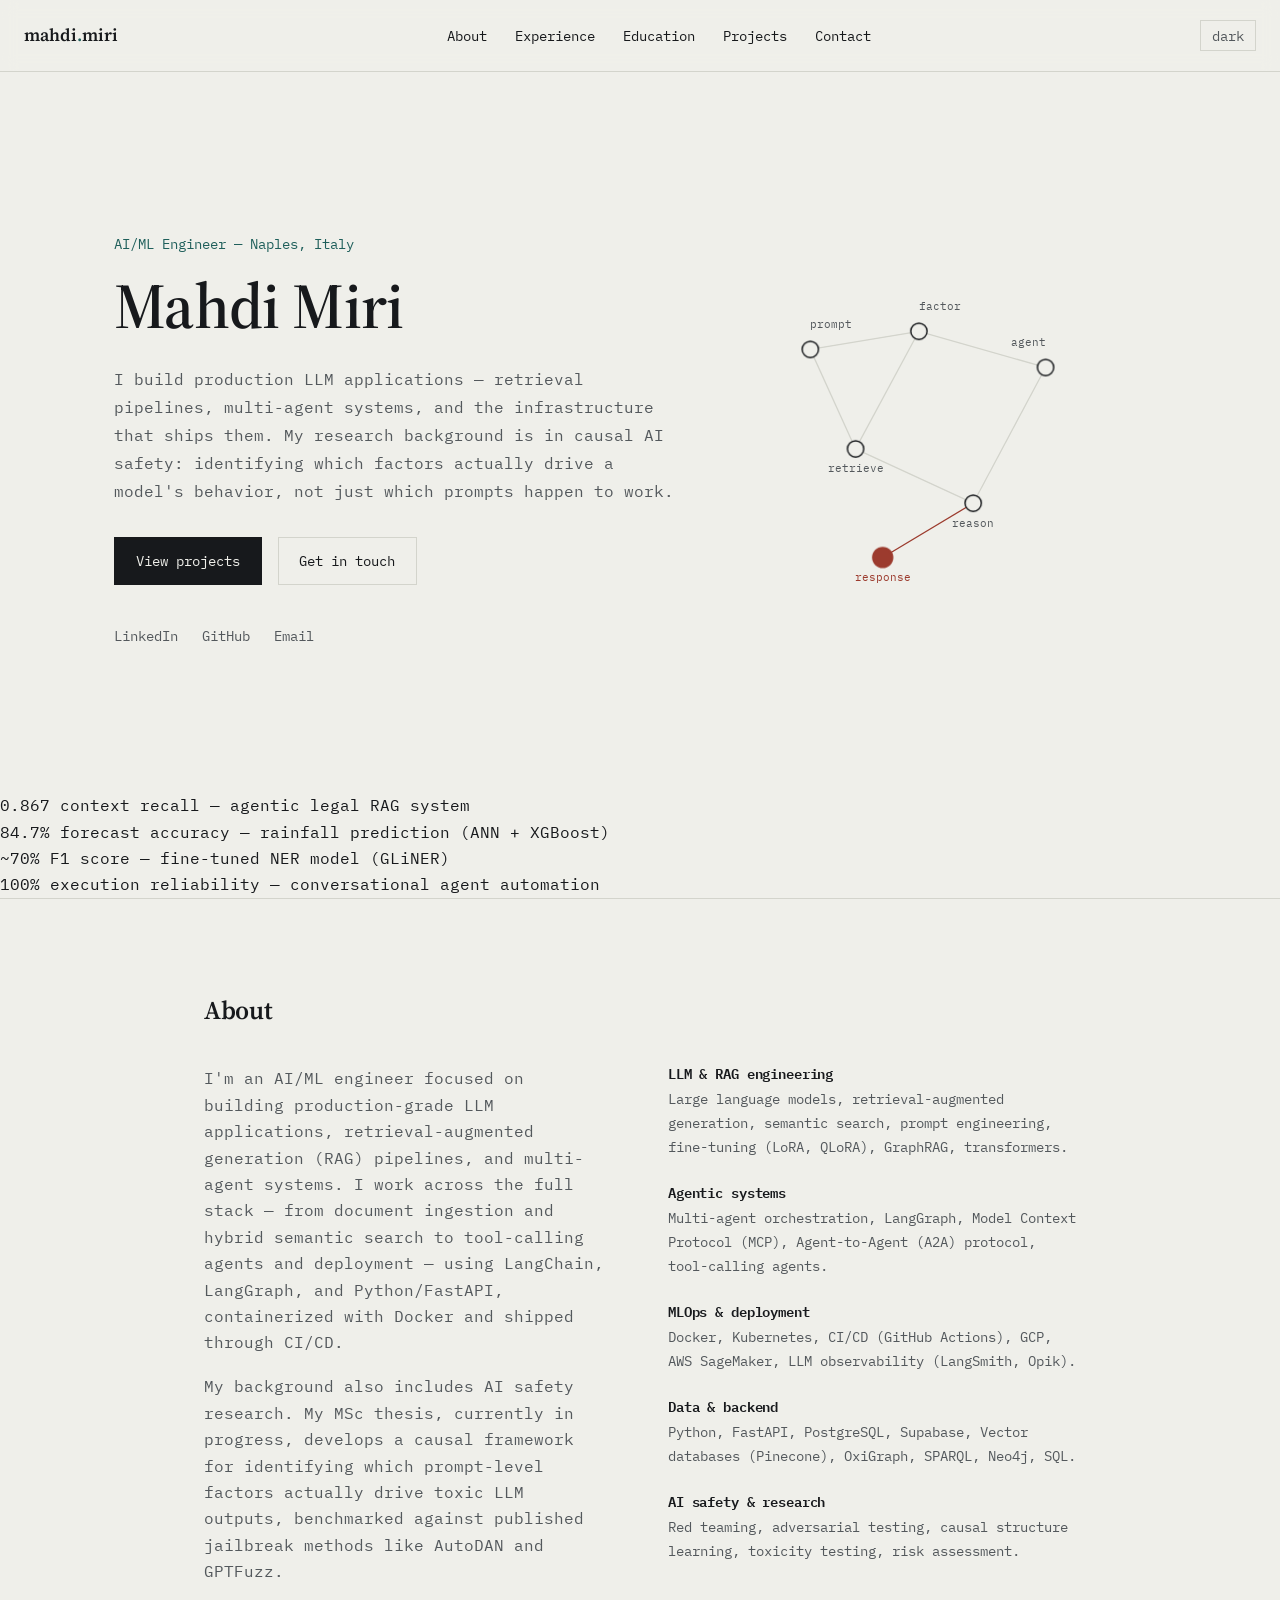
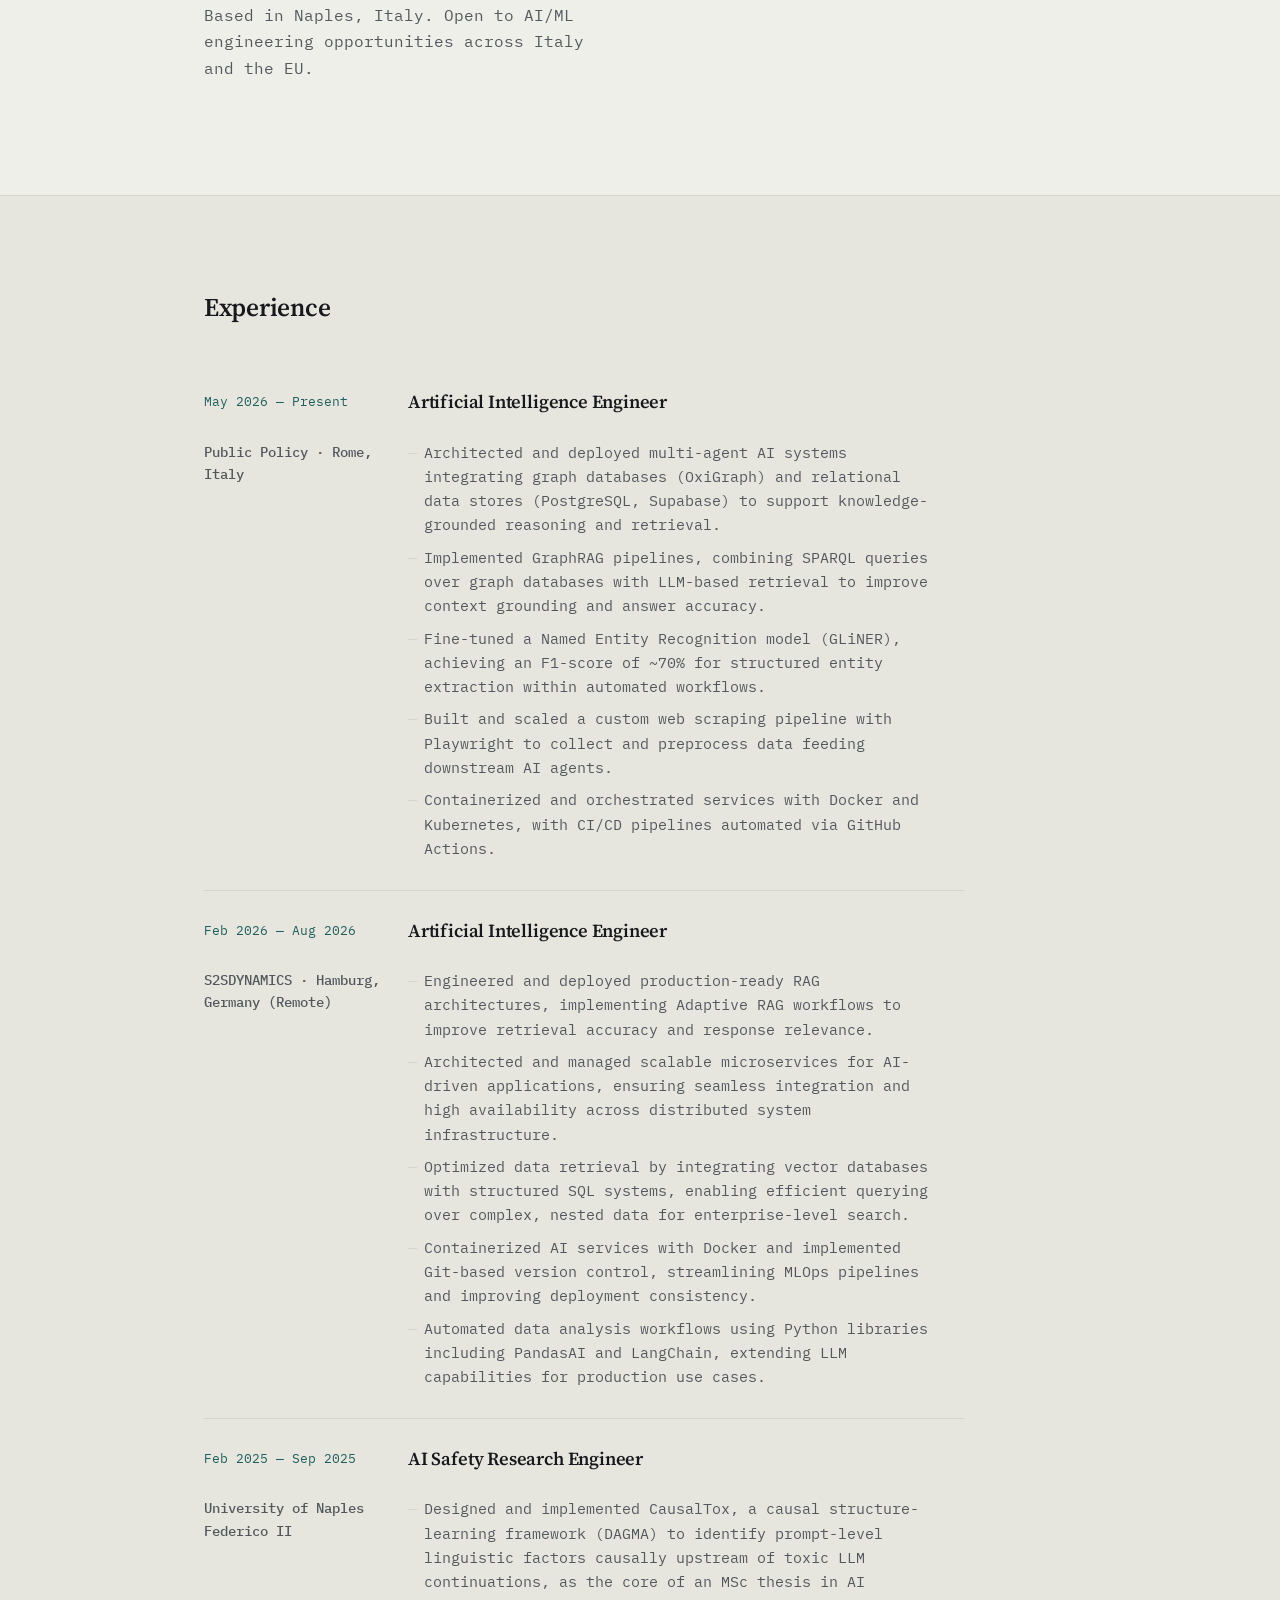
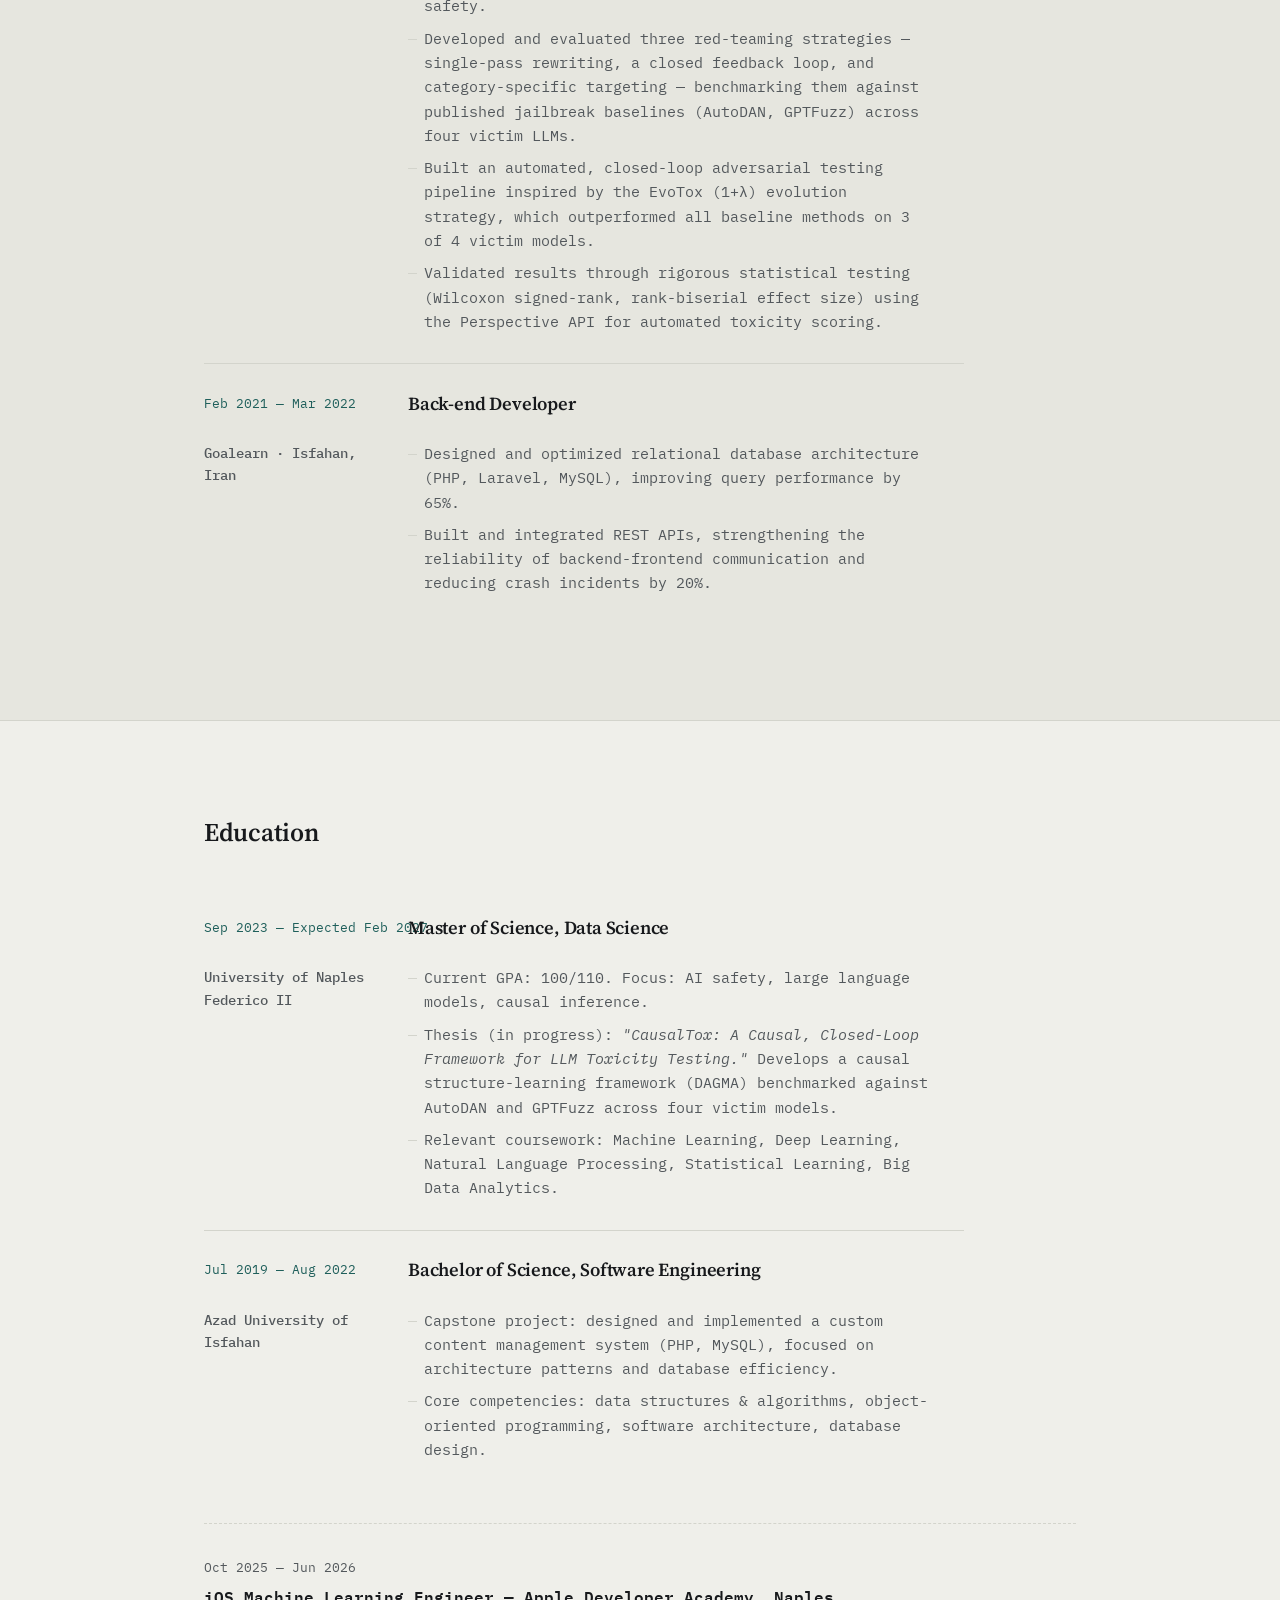
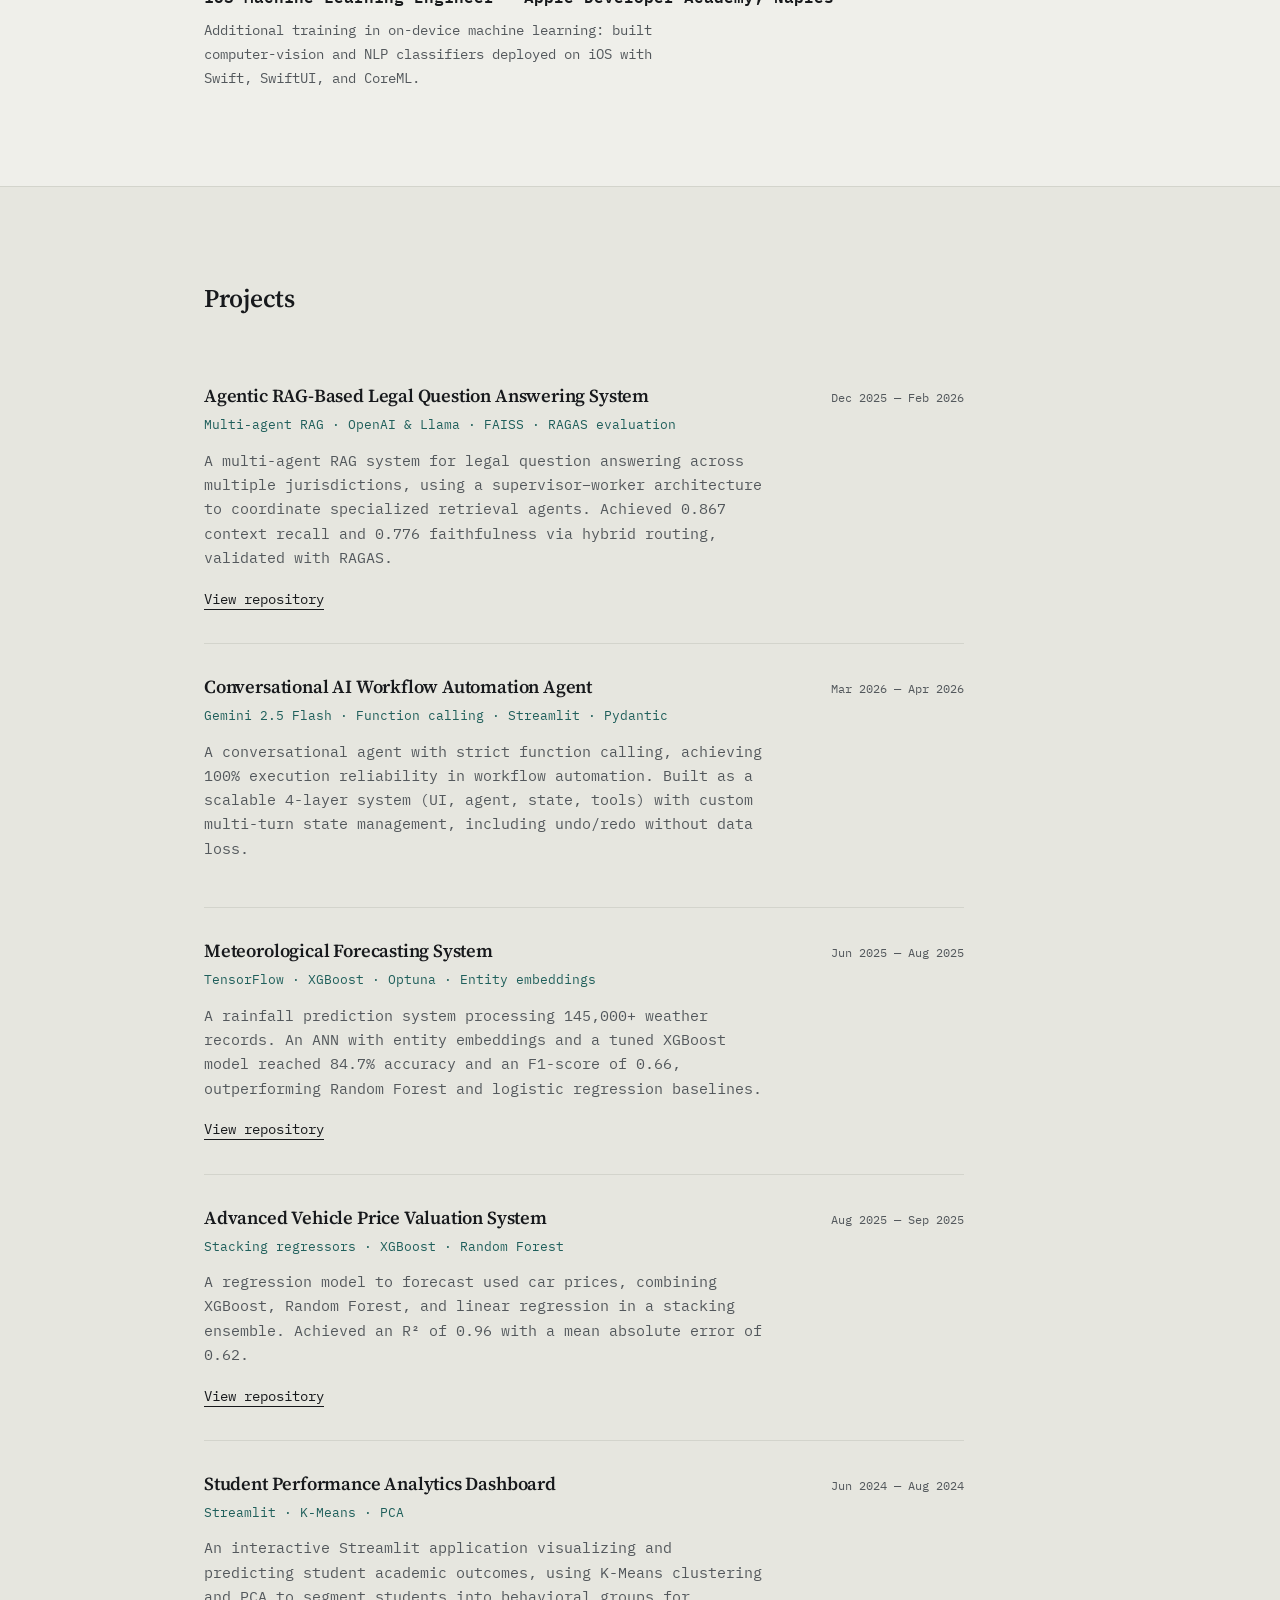
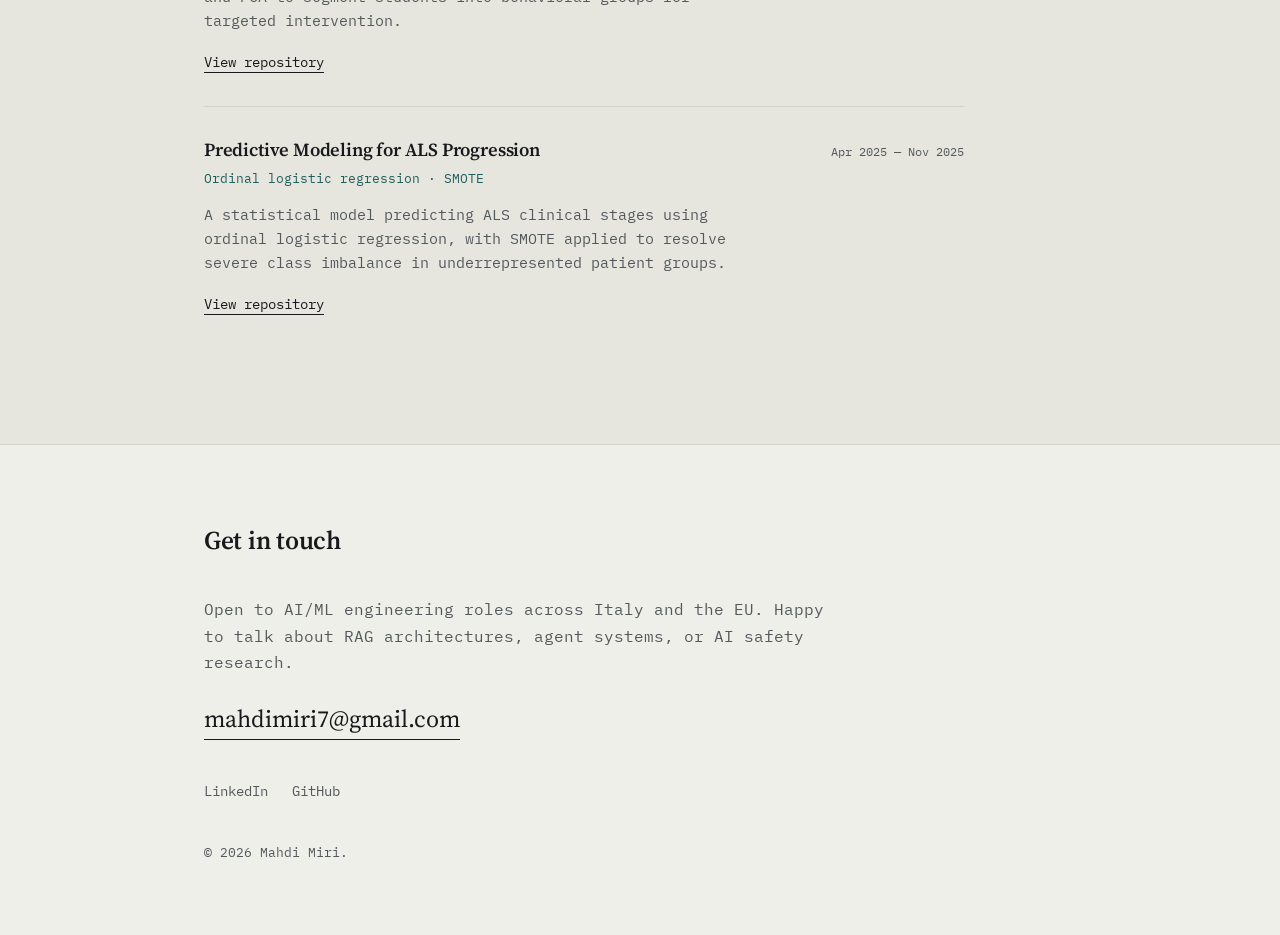
==== commit 011b7764: "Update index.html" ====
--- a/index.html
+++ b/index.html
@@ -3,7 +3,6 @@
 <head>
     <meta charset="UTF-8">
     <meta name="viewport" content="width=device-width, initial-scale=1.0">
-    <title>Mahdi Miri | AI/ML Engineer & LLM Specialist</title>
     <title>Mahdi Miri — AI/ML Engineer</title>
     <link rel="icon" href="data:image/svg+xml,<svg xmlns=%22http://www.w3.org/2000/svg%22 viewBox=%220 0 100 100%22><rect width=%22100%22 height=%22100%22 rx=%2218%22 fill=%22%2317191C%22/><text x=%2250%22 y=%2266%22 font-family=%22monospace%22 font-size=%2244%22 fill=%22%23EFEFEA%22 text-anchor=%22middle%22>M</text></svg>">
     <meta name="description" content="Mahdi Miri — AI/ML Engineer specializing in LLM applications, RAG pipelines, and multi-agent systems. MSc Data Science, Naples, Italy.">
@@ -73,25 +72,46 @@
                     <path d="M250,250 L150,310" class="edge-accent" />
                 </g>
                 <g class="dag-nodes">
-                    <circle cx="70" cy="80" r="9" />
-                    <text x="70" y="56">prompt</text>
-
-                    <circle cx="190" cy="60" r="9" />
-                    <text x="190" y="36">factor</text>
-
-                    <circle cx="120" cy="190" r="9" />
-                    <text x="120" y="216" text-anchor="middle">retrieve</text>
-
-                    <circle cx="330" cy="100" r="9" />
-                    <text x="330" y="76" text-anchor="end">agent</text>
-
-                    <circle cx="250" cy="250" r="9" />
-                    <text x="250" y="276" text-anchor="middle">reason</text>
+                    <circle cx="70" cy="80" r="9" class="n-c1" />
+                    <text x="70" y="56" class="t-c1">prompt</text>
+
+                    <circle cx="190" cy="60" r="9" class="n-c3" />
+                    <text x="190" y="36" class="t-c3">factor</text>
+
+                    <circle cx="120" cy="190" r="9" class="n-c2" />
+                    <text x="120" y="216" text-anchor="middle" class="t-c2">retrieve</text>
+
+                    <circle cx="330" cy="100" r="9" class="n-c4" />
+                    <text x="330" y="76" text-anchor="end" class="t-c4">agent</text>
+
+                    <circle cx="250" cy="250" r="9" class="n-c1" />
+                    <text x="250" y="276" text-anchor="middle" class="t-c1">reason</text>
 
                     <circle cx="150" cy="310" r="11" class="node-accent" />
                     <text x="150" y="336" text-anchor="middle" class="label-accent">response</text>
                 </g>
             </svg>
+        </div>
+    </section>
+
+    <section class="stats">
+        <div class="stats-grid">
+            <div class="stat">
+                <span class="num">0.867</span>
+                <span class="label">context recall — agentic legal RAG system</span>
+            </div>
+            <div class="stat">
+                <span class="num">84.7%</span>
+                <span class="label">forecast accuracy — rainfall prediction (ANN + XGBoost)</span>
+            </div>
+            <div class="stat">
+                <span class="num">~70%</span>
+                <span class="label">F1 score — fine-tuned NER model (GLiNER)</span>
+            </div>
+            <div class="stat">
+                <span class="num">100%</span>
+                <span class="label">execution reliability — conversational agent automation</span>
+            </div>
         </div>
     </section>
 
@@ -307,4 +327,4 @@
 
     <script src="script.js"></script>
 </body>
-</html>+</html>
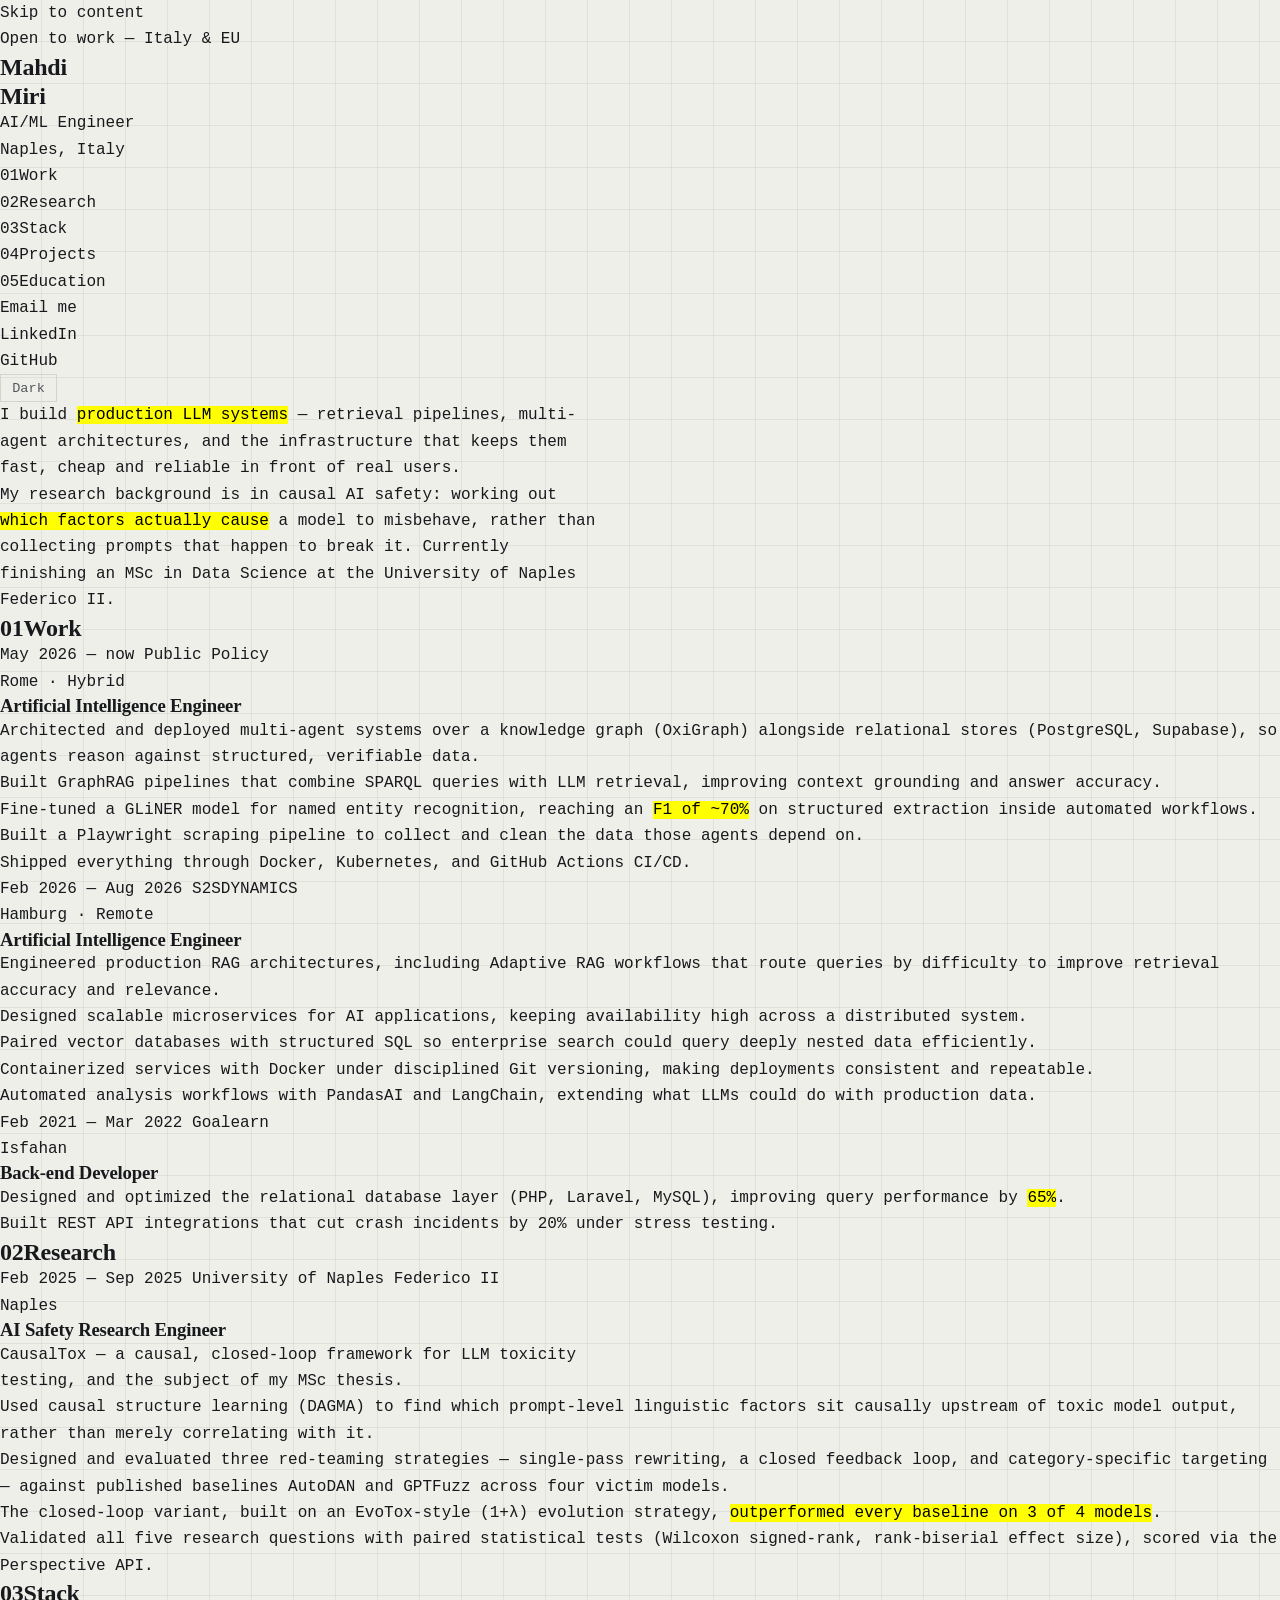
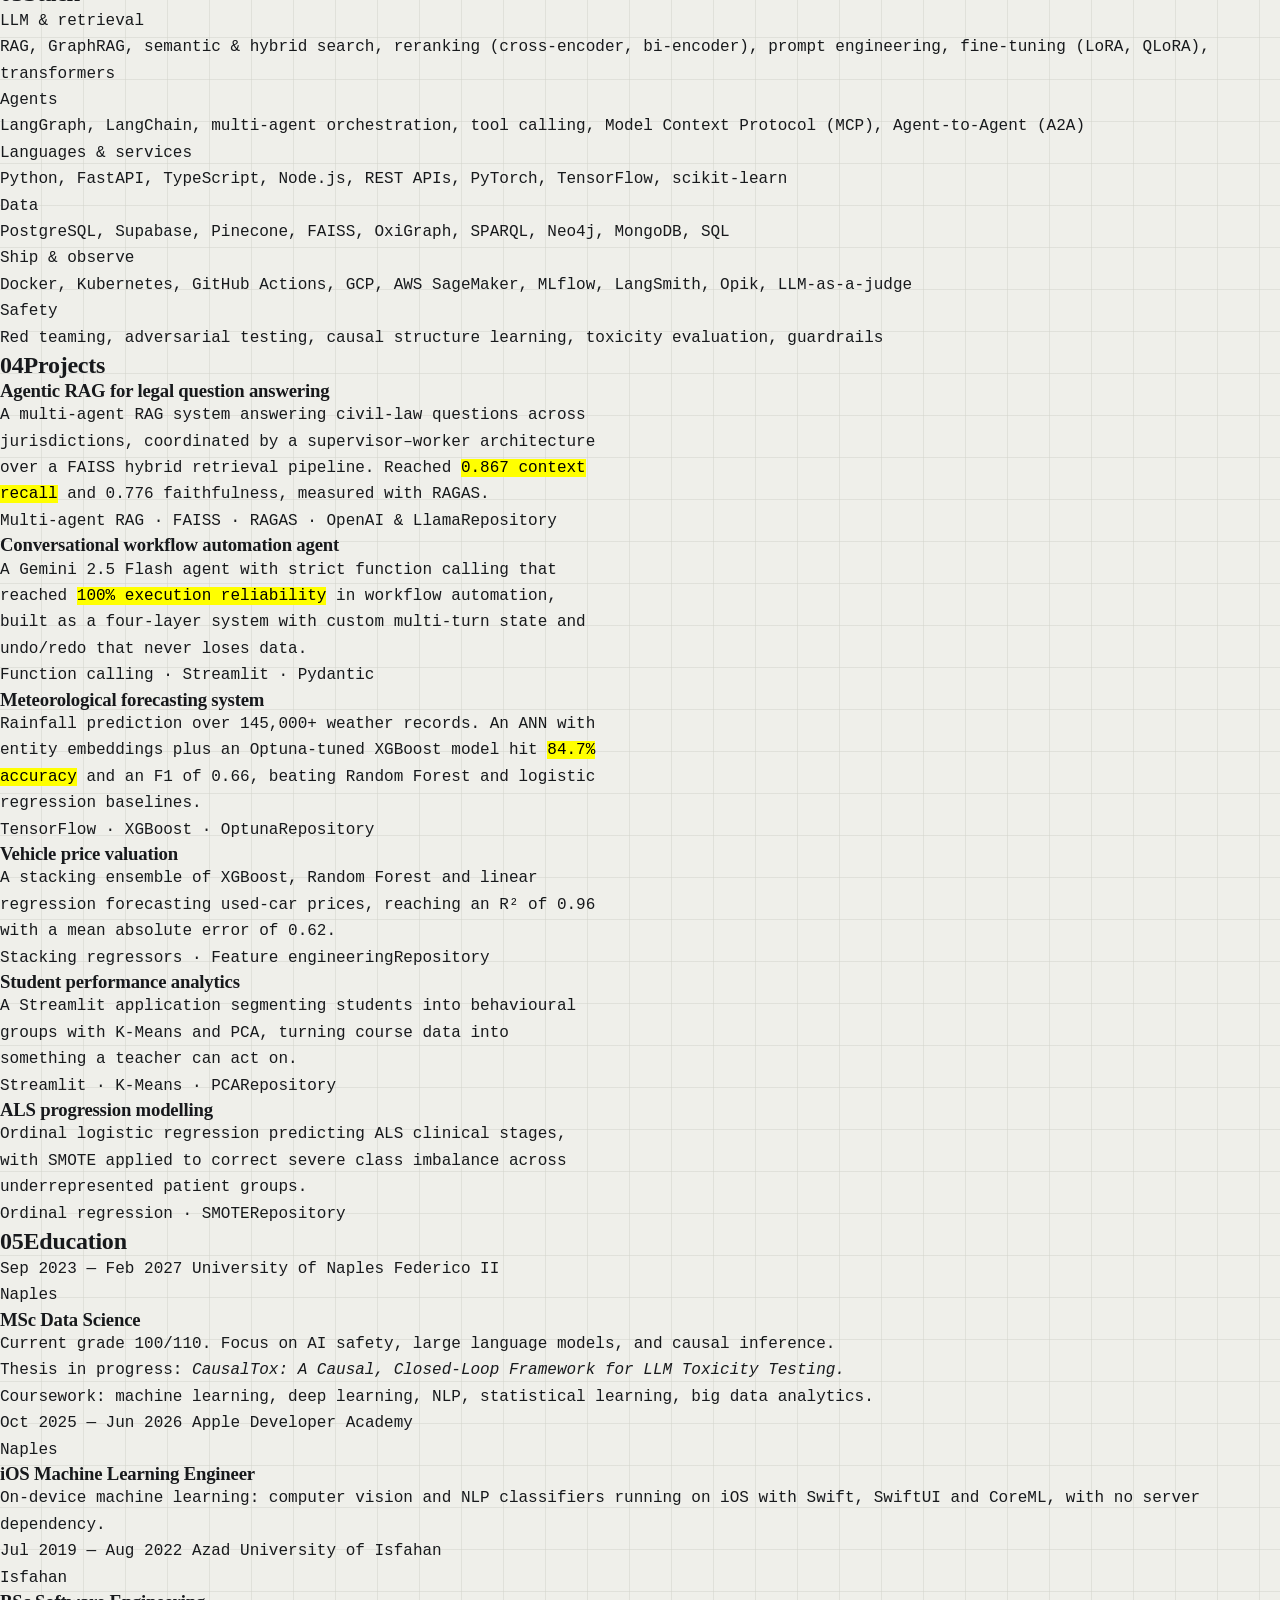
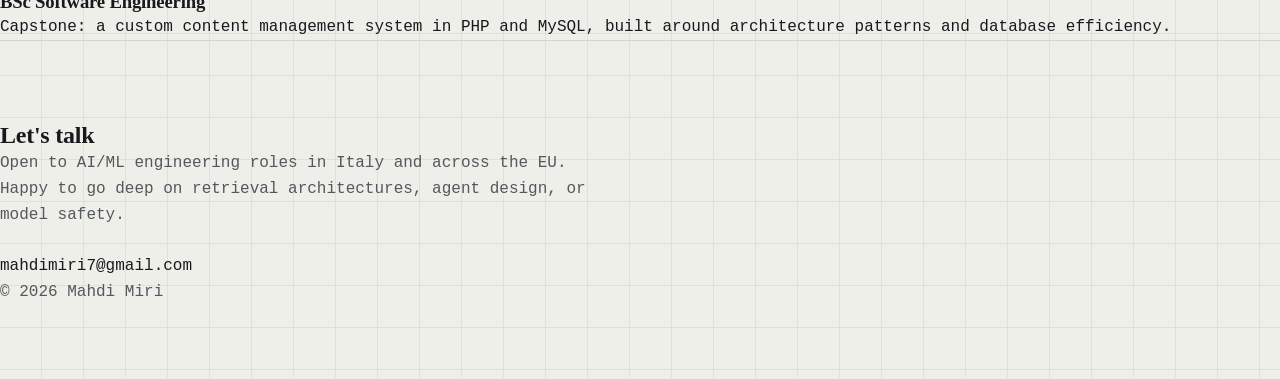
==== commit cb249ca6: "Update index.html" ====
--- a/index.html
+++ b/index.html
@@ -1,330 +1,283 @@
 <!DOCTYPE html>
 <html lang="en">
 <head>
-    <meta charset="UTF-8">
-    <meta name="viewport" content="width=device-width, initial-scale=1.0">
-    <title>Mahdi Miri — AI/ML Engineer</title>
-    <link rel="icon" href="data:image/svg+xml,<svg xmlns=%22http://www.w3.org/2000/svg%22 viewBox=%220 0 100 100%22><rect width=%22100%22 height=%22100%22 rx=%2218%22 fill=%22%2317191C%22/><text x=%2250%22 y=%2266%22 font-family=%22monospace%22 font-size=%2244%22 fill=%22%23EFEFEA%22 text-anchor=%22middle%22>M</text></svg>">
-    <meta name="description" content="Mahdi Miri — AI/ML Engineer specializing in LLM applications, RAG pipelines, and multi-agent systems. MSc Data Science, Naples, Italy.">
-
-    <meta property="og:title" content="Mahdi Miri — AI/ML Engineer">
-    <meta property="og:description" content="LLM applications, RAG pipelines, and multi-agent systems. MSc Data Science, Naples, Italy.">
-    <meta property="og:image" content="assets/og-image.png">
-    <meta property="og:type" content="website">
-    <meta name="twitter:card" content="summary_large_image">
-
-    <link rel="preconnect" href="https://fonts.googleapis.com">
-    <link rel="preconnect" href="https://fonts.gstatic.com" crossorigin>
-    <link href="https://fonts.googleapis.com/css2?family=Source+Serif+4:opsz,wght@8..60,400;8..60,600;8..60,700&family=IBM+Plex+Mono:wght@400;500;600&display=swap" rel="stylesheet">
-
-    <link rel="stylesheet" href="style.css">
+<meta charset="UTF-8">
+<meta name="viewport" content="width=device-width, initial-scale=1.0">
+<title>Mahdi Miri — AI/ML Engineer</title>
+<link rel="icon" href="data:image/svg+xml,<svg xmlns=%22http://www.w3.org/2000/svg%22 viewBox=%220 0 100 100%22><rect width=%22100%22 height=%22100%22 fill=%22%231A1D21%22/><text x=%2250%22 y=%2272%22 font-family=%22Helvetica,Arial%22 font-weight=%22bold%22 font-size=%2262%22 fill=%22%23F3F2EE%22 text-anchor=%22middle%22>M</text></svg>">
+<meta name="description" content="Mahdi Miri — AI/ML Engineer in Naples, Italy. LLM applications, RAG pipelines, multi-agent systems, and AI safety research.">
+
+<meta property="og:title" content="Mahdi Miri — AI/ML Engineer">
+<meta property="og:description" content="LLM applications, RAG pipelines, multi-agent systems. Naples, Italy.">
+<meta property="og:image" content="assets/og-image.png">
+<meta property="og:type" content="website">
+<meta name="twitter:card" content="summary_large_image">
+
+<link rel="preconnect" href="https://fonts.googleapis.com">
+<link rel="preconnect" href="https://fonts.gstatic.com" crossorigin>
+<link href="https://fonts.googleapis.com/css2?family=Archivo:wght@400;500;600;700;800&display=swap" rel="stylesheet">
+
+<link rel="stylesheet" href="style.css">
 </head>
 <body>
 
-    <nav class="navbar">
-        <a href="#home" class="logo">mahdi<span>.</span>miri</a>
-        <ul class="nav-links">
-            <li><a href="#about">About</a></li>
-            <li><a href="#experience">Experience</a></li>
-            <li><a href="#education">Education</a></li>
-            <li><a href="#projects">Projects</a></li>
-            <li><a href="#contact">Contact</a></li>
+<a href="#main" class="skip-link">Skip to content</a>
+
+<div class="shell">
+
+  <!-- ====== LEFT RAIL ====== -->
+  <aside class="rail">
+    <div class="rail-inner">
+
+      <header class="identity">
+        <p class="status"><span class="dot"></span>Open to work — Italy &amp; EU</p>
+        <h1>Mahdi<br>Miri</h1>
+        <p class="role">AI/ML Engineer</p>
+        <p class="place">Naples, Italy</p>
+      </header>
+
+      <nav class="rail-nav" aria-label="Sections">
+        <ol>
+          <li><a href="#work" data-target="work"><span class="n">01</span>Work</a></li>
+          <li><a href="#research" data-target="research"><span class="n">02</span>Research</a></li>
+          <li><a href="#stack" data-target="stack"><span class="n">03</span>Stack</a></li>
+          <li><a href="#projects" data-target="projects"><span class="n">04</span>Projects</a></li>
+          <li><a href="#education" data-target="education"><span class="n">05</span>Education</a></li>
+        </ol>
+      </nav>
+
+      <div class="rail-foot">
+        <a class="cta" href="mailto:mahdimiri7@gmail.com">Email me</a>
+        <ul class="rail-links">
+          <li><a href="https://www.linkedin.com/in/mahdi-miri-dev/" target="_blank" rel="noopener">LinkedIn</a></li>
+          <li><a href="https://github.com/Mahdi-Miri" target="_blank" rel="noopener">GitHub</a></li>
         </ul>
-        <button class="theme-toggle" id="theme-toggle" aria-label="Toggle dark mode">
-            <span class="mode-label">dark</span>
+        <button class="theme-toggle" id="theme-toggle" aria-label="Switch colour theme">
+          <span id="mode-label">Dark</span>
         </button>
-        <button class="hamburger" id="hamburger" aria-label="Toggle menu" aria-expanded="false">
-            <span></span><span></span><span></span>
-        </button>
-    </nav>
-
-    <section id="home" class="hero">
-        <div class="hero-text">
-            <p class="kicker">AI/ML Engineer — Naples, Italy</p>
-            <h1>Mahdi Miri</h1>
-            <p class="hero-statement">
-                I build production LLM applications — retrieval pipelines,
-                multi-agent systems, and the infrastructure that ships them.
-                My research background is in causal AI safety: identifying
-                which factors actually drive a model's behavior, not just
-                which prompts happen to work.
-            </p>
-            <div class="hero-links">
-                <a href="#projects" class="btn-primary">View projects</a>
-                <a href="#contact" class="btn-ghost">Get in touch</a>
-            </div>
-            <ul class="social-row">
-                <li><a href="https://www.linkedin.com/in/mahdi-miri-dev/" target="_blank" rel="noopener">LinkedIn</a></li>
-                <li><a href="https://github.com/Mahdi-Miri" target="_blank" rel="noopener">GitHub</a></li>
-                <li><a href="mailto:mahdimiri7@gmail.com">Email</a></li>
-            </ul>
-        </div>
-
-        <div class="hero-graph" aria-hidden="true">
-            <svg viewBox="0 0 420 360" class="dag">
-                <g class="dag-edges">
-                    <path d="M70,80 L190,60" />
-                    <path d="M70,80 L120,190" />
-                    <path d="M190,60 L330,100" />
-                    <path d="M120,190 L190,60" />
-                    <path d="M120,190 L250,250" />
-                    <path d="M330,100 L250,250" />
-                    <path d="M250,250 L150,310" class="edge-accent" />
-                </g>
-                <g class="dag-nodes">
-                    <circle cx="70" cy="80" r="9" class="n-c1" />
-                    <text x="70" y="56" class="t-c1">prompt</text>
-
-                    <circle cx="190" cy="60" r="9" class="n-c3" />
-                    <text x="190" y="36" class="t-c3">factor</text>
-
-                    <circle cx="120" cy="190" r="9" class="n-c2" />
-                    <text x="120" y="216" text-anchor="middle" class="t-c2">retrieve</text>
-
-                    <circle cx="330" cy="100" r="9" class="n-c4" />
-                    <text x="330" y="76" text-anchor="end" class="t-c4">agent</text>
-
-                    <circle cx="250" cy="250" r="9" class="n-c1" />
-                    <text x="250" y="276" text-anchor="middle" class="t-c1">reason</text>
-
-                    <circle cx="150" cy="310" r="11" class="node-accent" />
-                    <text x="150" y="336" text-anchor="middle" class="label-accent">response</text>
-                </g>
-            </svg>
-        </div>
-    </section>
-
-    <section class="stats">
-        <div class="stats-grid">
-            <div class="stat">
-                <span class="num">0.867</span>
-                <span class="label">context recall — agentic legal RAG system</span>
-            </div>
-            <div class="stat">
-                <span class="num">84.7%</span>
-                <span class="label">forecast accuracy — rainfall prediction (ANN + XGBoost)</span>
-            </div>
-            <div class="stat">
-                <span class="num">~70%</span>
-                <span class="label">F1 score — fine-tuned NER model (GLiNER)</span>
-            </div>
-            <div class="stat">
-                <span class="num">100%</span>
-                <span class="label">execution reliability — conversational agent automation</span>
-            </div>
-        </div>
-    </section>
-
-    <section id="about" class="section">
-        <div class="container">
-            <h2 class="section-title">About</h2>
-            <div class="about-grid">
-                <div class="about-text">
-                    <p>I'm an AI/ML engineer focused on building production-grade LLM applications, retrieval-augmented generation (RAG) pipelines, and multi-agent systems. I work across the full stack — from document ingestion and hybrid semantic search to tool-calling agents and deployment — using LangChain, LangGraph, and Python/FastAPI, containerized with Docker and shipped through CI/CD.</p>
-                    <p>My background also includes AI safety research. My MSc thesis, currently in progress, develops a causal framework for identifying which prompt-level factors actually drive toxic LLM outputs, benchmarked against published jailbreak methods like AutoDAN and GPTFuzz.</p>
-                    <p>Based in Naples, Italy. Open to AI/ML engineering opportunities across Italy and the EU.</p>
-                </div>
-
-                <div class="about-skills">
-                    <div class="skill-group">
-                        <h3>LLM &amp; RAG engineering</h3>
-                        <p>Large language models, retrieval-augmented generation, semantic search, prompt engineering, fine-tuning (LoRA, QLoRA), GraphRAG, transformers.</p>
-                    </div>
-                    <div class="skill-group">
-                        <h3>Agentic systems</h3>
-                        <p>Multi-agent orchestration, LangGraph, Model Context Protocol (MCP), Agent-to-Agent (A2A) protocol, tool-calling agents.</p>
-                    </div>
-                    <div class="skill-group">
-                        <h3>MLOps &amp; deployment</h3>
-                        <p>Docker, Kubernetes, CI/CD (GitHub Actions), GCP, AWS SageMaker, LLM observability (LangSmith, Opik).</p>
-                    </div>
-                    <div class="skill-group">
-                        <h3>Data &amp; backend</h3>
-                        <p>Python, FastAPI, PostgreSQL, Supabase, Vector databases (Pinecone), OxiGraph, SPARQL, Neo4j, SQL.</p>
-                    </div>
-                    <div class="skill-group">
-                        <h3>AI safety &amp; research</h3>
-                        <p>Red teaming, adversarial testing, causal structure learning, toxicity testing, risk assessment.</p>
-                    </div>
-                </div>
-            </div>
-        </div>
-    </section>
-
-    <section id="experience" class="section bg-alt">
-        <div class="container">
-            <h2 class="section-title">Experience</h2>
-            <div class="timeline">
-
-                <div class="timeline-item">
-                    <span class="date">May 2026 — Present</span>
-                    <h3>Artificial Intelligence Engineer</h3>
-                    <h4>Public Policy · Rome, Italy</h4>
-                    <ul>
-                        <li>Architected and deployed multi-agent AI systems integrating graph databases (OxiGraph) and relational data stores (PostgreSQL, Supabase) to support knowledge-grounded reasoning and retrieval.</li>
-                        <li>Implemented GraphRAG pipelines, combining SPARQL queries over graph databases with LLM-based retrieval to improve context grounding and answer accuracy.</li>
-                        <li>Fine-tuned a Named Entity Recognition model (GLiNER), achieving an F1-score of ~70% for structured entity extraction within automated workflows.</li>
-                        <li>Built and scaled a custom web scraping pipeline with Playwright to collect and preprocess data feeding downstream AI agents.</li>
-                        <li>Containerized and orchestrated services with Docker and Kubernetes, with CI/CD pipelines automated via GitHub Actions.</li>
-                    </ul>
-                </div>
-
-                <div class="timeline-item">
-                    <span class="date">Feb 2026 — Aug 2026</span>
-                    <h3>Artificial Intelligence Engineer</h3>
-                    <h4>S2SDYNAMICS · Hamburg, Germany (Remote)</h4>
-                    <ul>
-                        <li>Engineered and deployed production-ready RAG architectures, implementing Adaptive RAG workflows to improve retrieval accuracy and response relevance.</li>
-                        <li>Architected and managed scalable microservices for AI-driven applications, ensuring seamless integration and high availability across distributed system infrastructure.</li>
-                        <li>Optimized data retrieval by integrating vector databases with structured SQL systems, enabling efficient querying over complex, nested data for enterprise-level search.</li>
-                        <li>Containerized AI services with Docker and implemented Git-based version control, streamlining MLOps pipelines and improving deployment consistency.</li>
-                        <li>Automated data analysis workflows using Python libraries including PandasAI and LangChain, extending LLM capabilities for production use cases.</li>
-                    </ul>
-                </div>
-
-                <div class="timeline-item">
-                    <span class="date">Feb 2025 — Sep 2025</span>
-                    <h3>AI Safety Research Engineer</h3>
-                    <h4>University of Naples Federico II</h4>
-                    <ul>
-                        <li>Designed and implemented CausalTox, a causal structure-learning framework (DAGMA) to identify prompt-level linguistic factors causally upstream of toxic LLM continuations, as the core of an MSc thesis in AI safety.</li>
-                        <li>Developed and evaluated three red-teaming strategies — single-pass rewriting, a closed feedback loop, and category-specific targeting — benchmarking them against published jailbreak baselines (AutoDAN, GPTFuzz) across four victim LLMs.</li>
-                        <li>Built an automated, closed-loop adversarial testing pipeline inspired by the EvoTox (1+λ) evolution strategy, which outperformed all baseline methods on 3 of 4 victim models.</li>
-                        <li>Validated results through rigorous statistical testing (Wilcoxon signed-rank, rank-biserial effect size) using the Perspective API for automated toxicity scoring.</li>
-                    </ul>
-                </div>
-
-                <div class="timeline-item">
-                    <span class="date">Feb 2021 — Mar 2022</span>
-                    <h3>Back-end Developer</h3>
-                    <h4>Goalearn · Isfahan, Iran</h4>
-                    <ul>
-                        <li>Designed and optimized relational database architecture (PHP, Laravel, MySQL), improving query performance by 65%.</li>
-                        <li>Built and integrated REST APIs, strengthening the reliability of backend-frontend communication and reducing crash incidents by 20%.</li>
-                    </ul>
-                </div>
-
-            </div>
-        </div>
-    </section>
-
-    <section id="education" class="section">
-        <div class="container">
-            <h2 class="section-title">Education</h2>
-            <div class="timeline">
-
-                <div class="timeline-item">
-                    <span class="date">Sep 2023 — Expected Feb 2027</span>
-                    <h3>Master of Science, Data Science</h3>
-                    <h4>University of Naples Federico II</h4>
-                    <ul>
-                        <li>Current GPA: 100/110. Focus: AI safety, large language models, causal inference.</li>
-                        <li>Thesis (in progress): <em>"CausalTox: A Causal, Closed-Loop Framework for LLM Toxicity Testing."</em> Develops a causal structure-learning framework (DAGMA) benchmarked against AutoDAN and GPTFuzz across four victim models.</li>
-                        <li>Relevant coursework: Machine Learning, Deep Learning, Natural Language Processing, Statistical Learning, Big Data Analytics.</li>
-                    </ul>
-                </div>
-
-                <div class="timeline-item">
-                    <span class="date">Jul 2019 — Aug 2022</span>
-                    <h3>Bachelor of Science, Software Engineering</h3>
-                    <h4>Azad University of Isfahan</h4>
-                    <ul>
-                        <li>Capstone project: designed and implemented a custom content management system (PHP, MySQL), focused on architecture patterns and database efficiency.</li>
-                        <li>Core competencies: data structures &amp; algorithms, object-oriented programming, software architecture, database design.</li>
-                    </ul>
-                </div>
-
-            </div>
-
-            <div class="training-note">
-                <span class="date">Oct 2025 — Jun 2026</span>
-                <h4>iOS Machine Learning Engineer — Apple Developer Academy, Naples</h4>
-                <p>Additional training in on-device machine learning: built computer-vision and NLP classifiers deployed on iOS with Swift, SwiftUI, and CoreML.</p>
-            </div>
-        </div>
-    </section>
-
-    <section id="projects" class="section bg-alt">
-        <div class="container">
-            <h2 class="section-title">Projects</h2>
-            <div class="project-list">
-
-                <article class="project-row">
-                    <div class="project-head">
-                        <h3>Agentic RAG-Based Legal Question Answering System</h3>
-                        <span class="project-dates">Dec 2025 — Feb 2026</span>
-                    </div>
-                    <p class="tech-stack">Multi-agent RAG · OpenAI &amp; Llama · FAISS · RAGAS evaluation</p>
-                    <p>A multi-agent RAG system for legal question answering across multiple jurisdictions, using a supervisor–worker architecture to coordinate specialized retrieval agents. Achieved 0.867 context recall and 0.776 faithfulness via hybrid routing, validated with RAGAS.</p>
-                    <a href="https://github.com/MohammadAghaei1/Agentic-RAG" class="project-link" target="_blank" rel="noopener">View repository</a>
-                </article>
-
-                <article class="project-row">
-                    <div class="project-head">
-                        <h3>Conversational AI Workflow Automation Agent</h3>
-                        <span class="project-dates">Mar 2026 — Apr 2026</span>
-                    </div>
-                    <p class="tech-stack">Gemini 2.5 Flash · Function calling · Streamlit · Pydantic</p>
-                    <p>A conversational agent with strict function calling, achieving 100% execution reliability in workflow automation. Built as a scalable 4-layer system (UI, agent, state, tools) with custom multi-turn state management, including undo/redo without data loss.</p>
-                </article>
-
-                <article class="project-row">
-                    <div class="project-head">
-                        <h3>Meteorological Forecasting System</h3>
-                        <span class="project-dates">Jun 2025 — Aug 2025</span>
-                    </div>
-                    <p class="tech-stack">TensorFlow · XGBoost · Optuna · Entity embeddings</p>
-                    <p>A rainfall prediction system processing 145,000+ weather records. An ANN with entity embeddings and a tuned XGBoost model reached 84.7% accuracy and an F1-score of 0.66, outperforming Random Forest and logistic regression baselines.</p>
-                    <a href="https://github.com/Mahdi-Miri/Rain_Prediction-" class="project-link" target="_blank" rel="noopener">View repository</a>
-                </article>
-
-                <article class="project-row">
-                    <div class="project-head">
-                        <h3>Advanced Vehicle Price Valuation System</h3>
-                        <span class="project-dates">Aug 2025 — Sep 2025</span>
-                    </div>
-                    <p class="tech-stack">Stacking regressors · XGBoost · Random Forest</p>
-                    <p>A regression model to forecast used car prices, combining XGBoost, Random Forest, and linear regression in a stacking ensemble. Achieved an R² of 0.96 with a mean absolute error of 0.62.</p>
-                    <a href="https://github.com/MohammadAghaei1/Polynomial-Car-price-prediction-" class="project-link" target="_blank" rel="noopener">View repository</a>
-                </article>
-
-                <article class="project-row">
-                    <div class="project-head">
-                        <h3>Student Performance Analytics Dashboard</h3>
-                        <span class="project-dates">Jun 2024 — Aug 2024</span>
-                    </div>
-                    <p class="tech-stack">Streamlit · K-Means · PCA</p>
-                    <p>An interactive Streamlit application visualizing and predicting student academic outcomes, using K-Means clustering and PCA to segment students into behavioral groups for targeted intervention.</p>
-                    <a href="https://github.com/FaridRash/HW-SW-B" class="project-link" target="_blank" rel="noopener">View repository</a>
-                </article>
-
-                <article class="project-row">
-                    <div class="project-head">
-                        <h3>Predictive Modeling for ALS Progression</h3>
-                        <span class="project-dates">Apr 2025 — Nov 2025</span>
-                    </div>
-                    <p class="tech-stack">Ordinal logistic regression · SMOTE</p>
-                    <p>A statistical model predicting ALS clinical stages using ordinal logistic regression, with SMOTE applied to resolve severe class imbalance in underrepresented patient groups.</p>
-                    <a href="https://github.com/FaridRash/Advance-Statistical-Learnin-Project" class="project-link" target="_blank" rel="noopener">View repository</a>
-                </article>
-
-            </div>
-        </div>
-    </section>
-
-    <footer id="contact">
-        <div class="container">
-            <h2 class="section-title">Get in touch</h2>
-            <p>Open to AI/ML engineering roles across Italy and the EU. Happy to talk about RAG architectures, agent systems, or AI safety research.</p>
-            <a href="mailto:mahdimiri7@gmail.com" class="email-link">mahdimiri7@gmail.com</a>
-            <ul class="social-row">
-                <li><a href="https://www.linkedin.com/in/mahdi-miri-dev/" target="_blank" rel="noopener">LinkedIn</a></li>
-                <li><a href="https://github.com/Mahdi-Miri" target="_blank" rel="noopener">GitHub</a></li>
-            </ul>
-            <p class="footer-bottom">&copy; 2026 Mahdi Miri.</p>
-        </div>
+      </div>
+
+    </div>
+  </aside>
+
+  <!-- ====== CONTENT ====== -->
+  <main class="content" id="main">
+
+    <section class="intro">
+      <p class="lede">
+        I build <mark>production LLM systems</mark> — retrieval pipelines,
+        multi-agent architectures, and the infrastructure that keeps them
+        fast, cheap and reliable in front of real users.
+      </p>
+      <p class="lede-sub">
+        My research background is in causal AI safety: working out
+        <mark>which factors actually cause</mark> a model to misbehave,
+        rather than collecting prompts that happen to break it. Currently
+        finishing an MSc in Data Science at the University of Naples Federico II.
+      </p>
+    </section>
+
+    <section id="work" class="block">
+      <h2><span class="n">01</span>Work</h2>
+
+      <article class="entry">
+        <div class="entry-meta">
+          <span class="when">May 2026 — now</span>
+          <span class="where">Public Policy<br><span class="loc">Rome · Hybrid</span></span>
+        </div>
+        <div class="entry-body">
+          <h3>Artificial Intelligence Engineer</h3>
+          <ul>
+            <li>Architected and deployed multi-agent systems over a knowledge graph (OxiGraph) alongside relational stores (PostgreSQL, Supabase), so agents reason against structured, verifiable data.</li>
+            <li>Built GraphRAG pipelines that combine SPARQL queries with LLM retrieval, improving context grounding and answer accuracy.</li>
+            <li>Fine-tuned a GLiNER model for named entity recognition, reaching an <mark>F1 of ~70%</mark> on structured extraction inside automated workflows.</li>
+            <li>Built a Playwright scraping pipeline to collect and clean the data those agents depend on.</li>
+            <li>Shipped everything through Docker, Kubernetes, and GitHub Actions CI/CD.</li>
+          </ul>
+        </div>
+      </article>
+
+      <article class="entry">
+        <div class="entry-meta">
+          <span class="when">Feb 2026 — Aug 2026</span>
+          <span class="where">S2SDYNAMICS<br><span class="loc">Hamburg · Remote</span></span>
+        </div>
+        <div class="entry-body">
+          <h3>Artificial Intelligence Engineer</h3>
+          <ul>
+            <li>Engineered production RAG architectures, including Adaptive RAG workflows that route queries by difficulty to improve retrieval accuracy and relevance.</li>
+            <li>Designed scalable microservices for AI applications, keeping availability high across a distributed system.</li>
+            <li>Paired vector databases with structured SQL so enterprise search could query deeply nested data efficiently.</li>
+            <li>Containerized services with Docker under disciplined Git versioning, making deployments consistent and repeatable.</li>
+            <li>Automated analysis workflows with PandasAI and LangChain, extending what LLMs could do with production data.</li>
+          </ul>
+        </div>
+      </article>
+
+      <article class="entry">
+        <div class="entry-meta">
+          <span class="when">Feb 2021 — Mar 2022</span>
+          <span class="where">Goalearn<br><span class="loc">Isfahan</span></span>
+        </div>
+        <div class="entry-body">
+          <h3>Back-end Developer</h3>
+          <ul>
+            <li>Designed and optimized the relational database layer (PHP, Laravel, MySQL), improving query performance by <mark>65%</mark>.</li>
+            <li>Built REST API integrations that cut crash incidents by 20% under stress testing.</li>
+          </ul>
+        </div>
+      </article>
+    </section>
+
+    <section id="research" class="block">
+      <h2><span class="n">02</span>Research</h2>
+
+      <article class="entry">
+        <div class="entry-meta">
+          <span class="when">Feb 2025 — Sep 2025</span>
+          <span class="where">University of Naples Federico II<br><span class="loc">Naples</span></span>
+        </div>
+        <div class="entry-body">
+          <h3>AI Safety Research Engineer</h3>
+          <p class="entry-lead">
+            CausalTox — a causal, closed-loop framework for LLM toxicity testing,
+            and the subject of my MSc thesis.
+          </p>
+          <ul>
+            <li>Used causal structure learning (DAGMA) to find which prompt-level linguistic factors sit causally upstream of toxic model output, rather than merely correlating with it.</li>
+            <li>Designed and evaluated three red-teaming strategies — single-pass rewriting, a closed feedback loop, and category-specific targeting — against published baselines AutoDAN and GPTFuzz across four victim models.</li>
+            <li>The closed-loop variant, built on an EvoTox-style (1+λ) evolution strategy, <mark>outperformed every baseline on 3 of 4 models</mark>.</li>
+            <li>Validated all five research questions with paired statistical tests (Wilcoxon signed-rank, rank-biserial effect size), scored via the Perspective API.</li>
+          </ul>
+        </div>
+      </article>
+    </section>
+
+    <section id="stack" class="block">
+      <h2><span class="n">03</span>Stack</h2>
+      <dl class="stack">
+        <div>
+          <dt>LLM &amp; retrieval</dt>
+          <dd>RAG, GraphRAG, semantic &amp; hybrid search, reranking (cross-encoder, bi-encoder), prompt engineering, fine-tuning (LoRA, QLoRA), transformers</dd>
+        </div>
+        <div>
+          <dt>Agents</dt>
+          <dd>LangGraph, LangChain, multi-agent orchestration, tool calling, Model Context Protocol (MCP), Agent-to-Agent (A2A)</dd>
+        </div>
+        <div>
+          <dt>Languages &amp; services</dt>
+          <dd>Python, FastAPI, TypeScript, Node.js, REST APIs, PyTorch, TensorFlow, scikit-learn</dd>
+        </div>
+        <div>
+          <dt>Data</dt>
+          <dd>PostgreSQL, Supabase, Pinecone, FAISS, OxiGraph, SPARQL, Neo4j, MongoDB, SQL</dd>
+        </div>
+        <div>
+          <dt>Ship &amp; observe</dt>
+          <dd>Docker, Kubernetes, GitHub Actions, GCP, AWS SageMaker, MLflow, LangSmith, Opik, LLM-as-a-judge</dd>
+        </div>
+        <div>
+          <dt>Safety</dt>
+          <dd>Red teaming, adversarial testing, causal structure learning, toxicity evaluation, guardrails</dd>
+        </div>
+      </dl>
+    </section>
+
+    <section id="projects" class="block">
+      <h2><span class="n">04</span>Projects</h2>
+
+      <article class="proj">
+        <h3>Agentic RAG for legal question answering</h3>
+        <p>A multi-agent RAG system answering civil-law questions across jurisdictions, coordinated by a supervisor–worker architecture over a FAISS hybrid retrieval pipeline. Reached <mark>0.867 context recall</mark> and 0.776 faithfulness, measured with RAGAS.</p>
+        <p class="proj-foot"><span class="tags">Multi-agent RAG · FAISS · RAGAS · OpenAI &amp; Llama</span><a href="https://github.com/MohammadAghaei1/Agentic-RAG" target="_blank" rel="noopener">Repository</a></p>
+      </article>
+
+      <article class="proj">
+        <h3>Conversational workflow automation agent</h3>
+        <p>A Gemini 2.5 Flash agent with strict function calling that reached <mark>100% execution reliability</mark> in workflow automation, built as a four-layer system with custom multi-turn state and undo/redo that never loses data.</p>
+        <p class="proj-foot"><span class="tags">Function calling · Streamlit · Pydantic</span></p>
+      </article>
+
+      <article class="proj">
+        <h3>Meteorological forecasting system</h3>
+        <p>Rainfall prediction over 145,000+ weather records. An ANN with entity embeddings plus an Optuna-tuned XGBoost model hit <mark>84.7% accuracy</mark> and an F1 of 0.66, beating Random Forest and logistic regression baselines.</p>
+        <p class="proj-foot"><span class="tags">TensorFlow · XGBoost · Optuna</span><a href="https://github.com/Mahdi-Miri/Rain_Prediction-" target="_blank" rel="noopener">Repository</a></p>
+      </article>
+
+      <article class="proj">
+        <h3>Vehicle price valuation</h3>
+        <p>A stacking ensemble of XGBoost, Random Forest and linear regression forecasting used-car prices, reaching an R² of 0.96 with a mean absolute error of 0.62.</p>
+        <p class="proj-foot"><span class="tags">Stacking regressors · Feature engineering</span><a href="https://github.com/MohammadAghaei1/Polynomial-Car-price-prediction-" target="_blank" rel="noopener">Repository</a></p>
+      </article>
+
+      <article class="proj">
+        <h3>Student performance analytics</h3>
+        <p>A Streamlit application segmenting students into behavioural groups with K-Means and PCA, turning course data into something a teacher can act on.</p>
+        <p class="proj-foot"><span class="tags">Streamlit · K-Means · PCA</span><a href="https://github.com/FaridRash/HW-SW-B" target="_blank" rel="noopener">Repository</a></p>
+      </article>
+
+      <article class="proj">
+        <h3>ALS progression modelling</h3>
+        <p>Ordinal logistic regression predicting ALS clinical stages, with SMOTE applied to correct severe class imbalance across underrepresented patient groups.</p>
+        <p class="proj-foot"><span class="tags">Ordinal regression · SMOTE</span><a href="https://github.com/FaridRash/Advance-Statistical-Learnin-Project" target="_blank" rel="noopener">Repository</a></p>
+      </article>
+    </section>
+
+    <section id="education" class="block">
+      <h2><span class="n">05</span>Education</h2>
+
+      <article class="entry">
+        <div class="entry-meta">
+          <span class="when">Sep 2023 — Feb 2027</span>
+          <span class="where">University of Naples Federico II<br><span class="loc">Naples</span></span>
+        </div>
+        <div class="entry-body">
+          <h3>MSc Data Science</h3>
+          <ul>
+            <li>Current grade 100/110. Focus on AI safety, large language models, and causal inference.</li>
+            <li>Thesis in progress: <em>CausalTox: A Causal, Closed-Loop Framework for LLM Toxicity Testing.</em></li>
+            <li>Coursework: machine learning, deep learning, NLP, statistical learning, big data analytics.</li>
+          </ul>
+        </div>
+      </article>
+
+      <article class="entry">
+        <div class="entry-meta">
+          <span class="when">Oct 2025 — Jun 2026</span>
+          <span class="where">Apple Developer Academy<br><span class="loc">Naples</span></span>
+        </div>
+        <div class="entry-body">
+          <h3>iOS Machine Learning Engineer</h3>
+          <ul>
+            <li>On-device machine learning: computer vision and NLP classifiers running on iOS with Swift, SwiftUI and CoreML, with no server dependency.</li>
+          </ul>
+        </div>
+      </article>
+
+      <article class="entry">
+        <div class="entry-meta">
+          <span class="when">Jul 2019 — Aug 2022</span>
+          <span class="where">Azad University of Isfahan<br><span class="loc">Isfahan</span></span>
+        </div>
+        <div class="entry-body">
+          <h3>BSc Software Engineering</h3>
+          <ul>
+            <li>Capstone: a custom content management system in PHP and MySQL, built around architecture patterns and database efficiency.</li>
+          </ul>
+        </div>
+      </article>
+    </section>
+
+    <footer class="end">
+      <h2>Let's talk</h2>
+      <p>Open to AI/ML engineering roles in Italy and across the EU. Happy to go deep on retrieval architectures, agent design, or model safety.</p>
+      <a class="email-big" href="mailto:mahdimiri7@gmail.com">mahdimiri7@gmail.com</a>
+      <p class="colophon">© 2026 Mahdi Miri</p>
     </footer>
 
-    <script src="script.js"></script>
+  </main>
+</div>
+
+<script src="script.js"></script>
 </body>
 </html>
--- a/style.css
+++ b/style.css
@@ -12,6 +12,12 @@
     --accent-soft: #1F5F5B1a;
     --accent-warm: #9C3B2E;
 
+    /* category accents — cycled across timeline items, skills, projects */
+    --c1: #1F5F5B; /* teal   — RAG / retrieval */
+    --c2: #9C3B2E; /* rust   — agents */
+    --c3: #4A3B78; /* plum   — safety / research */
+    --c4: #A3781F; /* ochre  — systems / mlops */
+
     --font-serif: 'Source Serif 4', Georgia, 'Times New Roman', serif;
     --font-mono: 'IBM Plex Mono', 'SF Mono', Consolas, monospace;
 
@@ -29,6 +35,11 @@
     --accent: #58B5AE;
     --accent-soft: #58B5AE22;
     --accent-warm: #D97857;
+
+    --c1: #58B5AE;
+    --c2: #D97857;
+    --c3: #9A87D4;
+    --c4: #D4AE4E;
 }
 
 /* ============================
@@ -46,6 +57,11 @@
 
 body {
     background-color: var(--paper);
+    background-image:
+        linear-gradient(var(--line) 1px, transparent 1px),
+        linear-gradient(90deg, var(--line) 1px, transparent 1px);
+    background-size: 42px 42px;
+    background-position: -1px -1px;
     color: var(--ink);
     font-family: var(--font-mono);
     font-size: 16px;
@@ -53,6 +69,14 @@
     transition: background-color 250ms ease, color 250ms ease;
 }
 
+@supports (background-blend-mode: normal) {
+    body {
+        background-image:
+            linear-gradient(color-mix(in srgb, var(--line) 55%, transparent) 1px, transparent 1px),
+            linear-gradient(90deg, color-mix(in srgb, var(--line) 55%, transparent) 1px, transparent 1px);
+    }
+}
+
 a {
     color: inherit;
     text-decoration: none;
@@ -106,9 +130,25 @@
 }
 
 .section-title {
-    font-size: 1.6rem;
+    font-size: 1.8rem;
     margin-bottom: 2.5rem;
-}
+    display: flex;
+    align-items: center;
+    gap: 0.7rem;
+}
+
+.section-title::before {
+    content: '';
+    width: 10px;
+    height: 10px;
+    background: var(--accent);
+    flex-shrink: 0;
+}
+
+#experience .section-title::before { background: var(--c2); }
+#education .section-title::before { background: var(--c3); }
+#projects .section-title::before { background: var(--c4); }
+footer .section-title::before { background: var(--c1); }
 
 /* ============================
    Navbar
@@ -283,9 +323,18 @@
 
 .dag {
     width: 100%;
-    max-width: 380px;
+    max-width: 460px;
     overflow: visible;
 }
+
+.dag-nodes circle.n-c1 { stroke: var(--c1); }
+.dag-nodes circle.n-c2 { stroke: var(--c2); }
+.dag-nodes circle.n-c3 { stroke: var(--c3); }
+.dag-nodes circle.n-c4 { stroke: var(--c4); }
+.dag-nodes text.t-c1 { fill: var(--c1); }
+.dag-nodes text.t-c2 { fill: var(--c2); }
+.dag-nodes text.t-c3 { fill: var(--c3); }
+.dag-nodes text.t-c4 { fill: var(--c4); }
 
 .dag-edges path {
     fill: none;
@@ -354,6 +403,59 @@
 }
 
 /* ============================
+   Stats band
+   ============================ */
+.stats {
+    border-top: 1px solid var(--line);
+    border-bottom: 1px solid var(--line);
+    background: var(--paper-alt);
+}
+
+.stats-grid {
+    max-width: 1100px;
+    margin: 0 auto;
+    padding: 0 24px;
+    display: grid;
+    grid-template-columns: repeat(4, 1fr);
+}
+
+.stat {
+    padding: 2.5rem 1.5rem;
+    border-left: 1px solid var(--line);
+    text-align: left;
+}
+
+.stat:first-child {
+    border-left: none;
+}
+
+.stat .num {
+    font-family: var(--font-serif);
+    font-size: 2.4rem;
+    font-weight: 700;
+    display: block;
+    margin-bottom: 0.3rem;
+}
+
+.stat:nth-child(4n+1) .num { color: var(--c1); }
+.stat:nth-child(4n+2) .num { color: var(--c2); }
+.stat:nth-child(4n+3) .num { color: var(--c3); }
+.stat:nth-child(4n+4) .num { color: var(--c4); }
+
+.stat .label {
+    font-size: 0.82rem;
+    color: var(--ink-soft);
+}
+
+@media (max-width: 680px) {
+    .stats-grid {
+        grid-template-columns: repeat(2, 1fr);
+    }
+    .stat:nth-child(2n+1) { border-left: none; }
+    .stat:nth-child(-n+2) { border-bottom: 1px solid var(--line); }
+}
+
+/* ============================
    About
    ============================ */
 .about-grid {
@@ -369,15 +471,28 @@
 
 .skill-group {
     margin-bottom: 1.6rem;
-}
+    padding-left: 0.9rem;
+    border-left: 3px solid var(--line);
+}
+
+.skill-group:nth-child(5n+1) { border-left-color: var(--c1); }
+.skill-group:nth-child(5n+2) { border-left-color: var(--c2); }
+.skill-group:nth-child(5n+3) { border-left-color: var(--c3); }
+.skill-group:nth-child(5n+4) { border-left-color: var(--c4); }
+.skill-group:nth-child(5n+5) { border-left-color: var(--accent); }
 
 .skill-group h3 {
     font-family: var(--font-mono);
     font-size: 0.85rem;
     font-weight: 600;
-    color: var(--ink);
     margin-bottom: 0.35rem;
 }
+
+.skill-group:nth-child(5n+1) h3 { color: var(--c1); }
+.skill-group:nth-child(5n+2) h3 { color: var(--c2); }
+.skill-group:nth-child(5n+3) h3 { color: var(--c3); }
+.skill-group:nth-child(5n+4) h3 { color: var(--c4); }
+.skill-group:nth-child(5n+5) h3 { color: var(--accent); }
 
 .skill-group p {
     font-size: 0.9rem;
@@ -393,8 +508,9 @@
 }
 
 .timeline-item {
-    padding: 1.8rem 0;
+    padding: 1.8rem 0 1.8rem 1.4rem;
     border-top: 1px solid var(--line);
+    border-left: 3px solid var(--line);
     display: grid;
     grid-template-columns: 180px 1fr;
     gap: 1.5rem;
@@ -404,9 +520,18 @@
     border-top: none;
 }
 
+.timeline-item:nth-child(4n+1) { border-left-color: var(--c1); }
+.timeline-item:nth-child(4n+2) { border-left-color: var(--c2); }
+.timeline-item:nth-child(4n+3) { border-left-color: var(--c3); }
+.timeline-item:nth-child(4n+4) { border-left-color: var(--c4); }
+
+.timeline-item:nth-child(4n+1) .date { color: var(--c1); }
+.timeline-item:nth-child(4n+2) .date { color: var(--c2); }
+.timeline-item:nth-child(4n+3) .date { color: var(--c3); }
+.timeline-item:nth-child(4n+4) .date { color: var(--c4); }
+
 .timeline-item .date {
     font-size: 0.82rem;
-    color: var(--accent);
     white-space: nowrap;
 }
 
@@ -474,13 +599,24 @@
 }
 
 .project-row {
-    padding: 2rem 0;
+    padding: 2rem 0 2rem 1.4rem;
     border-top: 1px solid var(--line);
+    border-left: 3px solid var(--line);
 }
 
 .project-row:first-child {
     border-top: none;
 }
+
+.project-row:nth-child(4n+1) { border-left-color: var(--c1); }
+.project-row:nth-child(4n+2) { border-left-color: var(--c2); }
+.project-row:nth-child(4n+3) { border-left-color: var(--c3); }
+.project-row:nth-child(4n+4) { border-left-color: var(--c4); }
+
+.project-row:nth-child(4n+1) .tech-stack { color: var(--c1); }
+.project-row:nth-child(4n+2) .tech-stack { color: var(--c2); }
+.project-row:nth-child(4n+3) .tech-stack { color: var(--c3); }
+.project-row:nth-child(4n+4) .tech-stack { color: var(--c4); }
 
 .project-head {
     display: flex;
@@ -629,4 +765,4 @@
         flex-direction: column;
         gap: 0.2rem;
     }
-}+}
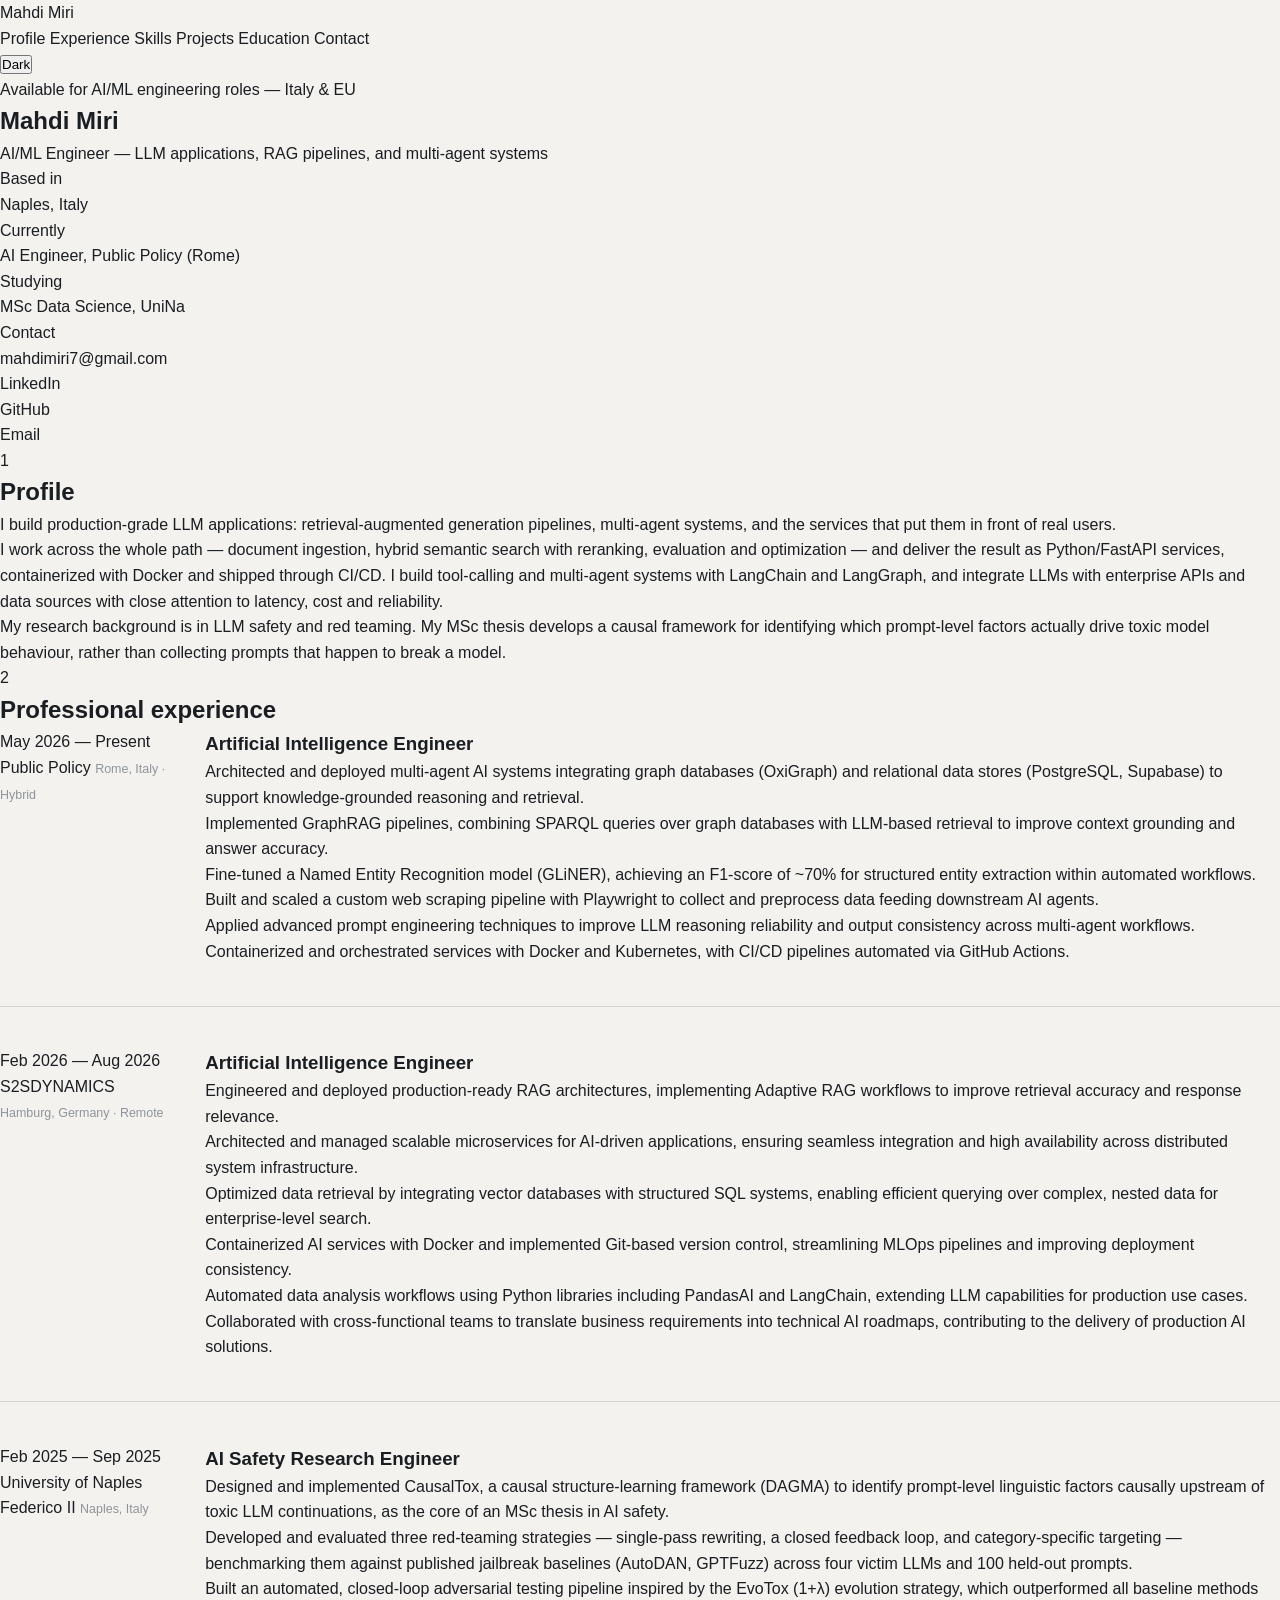
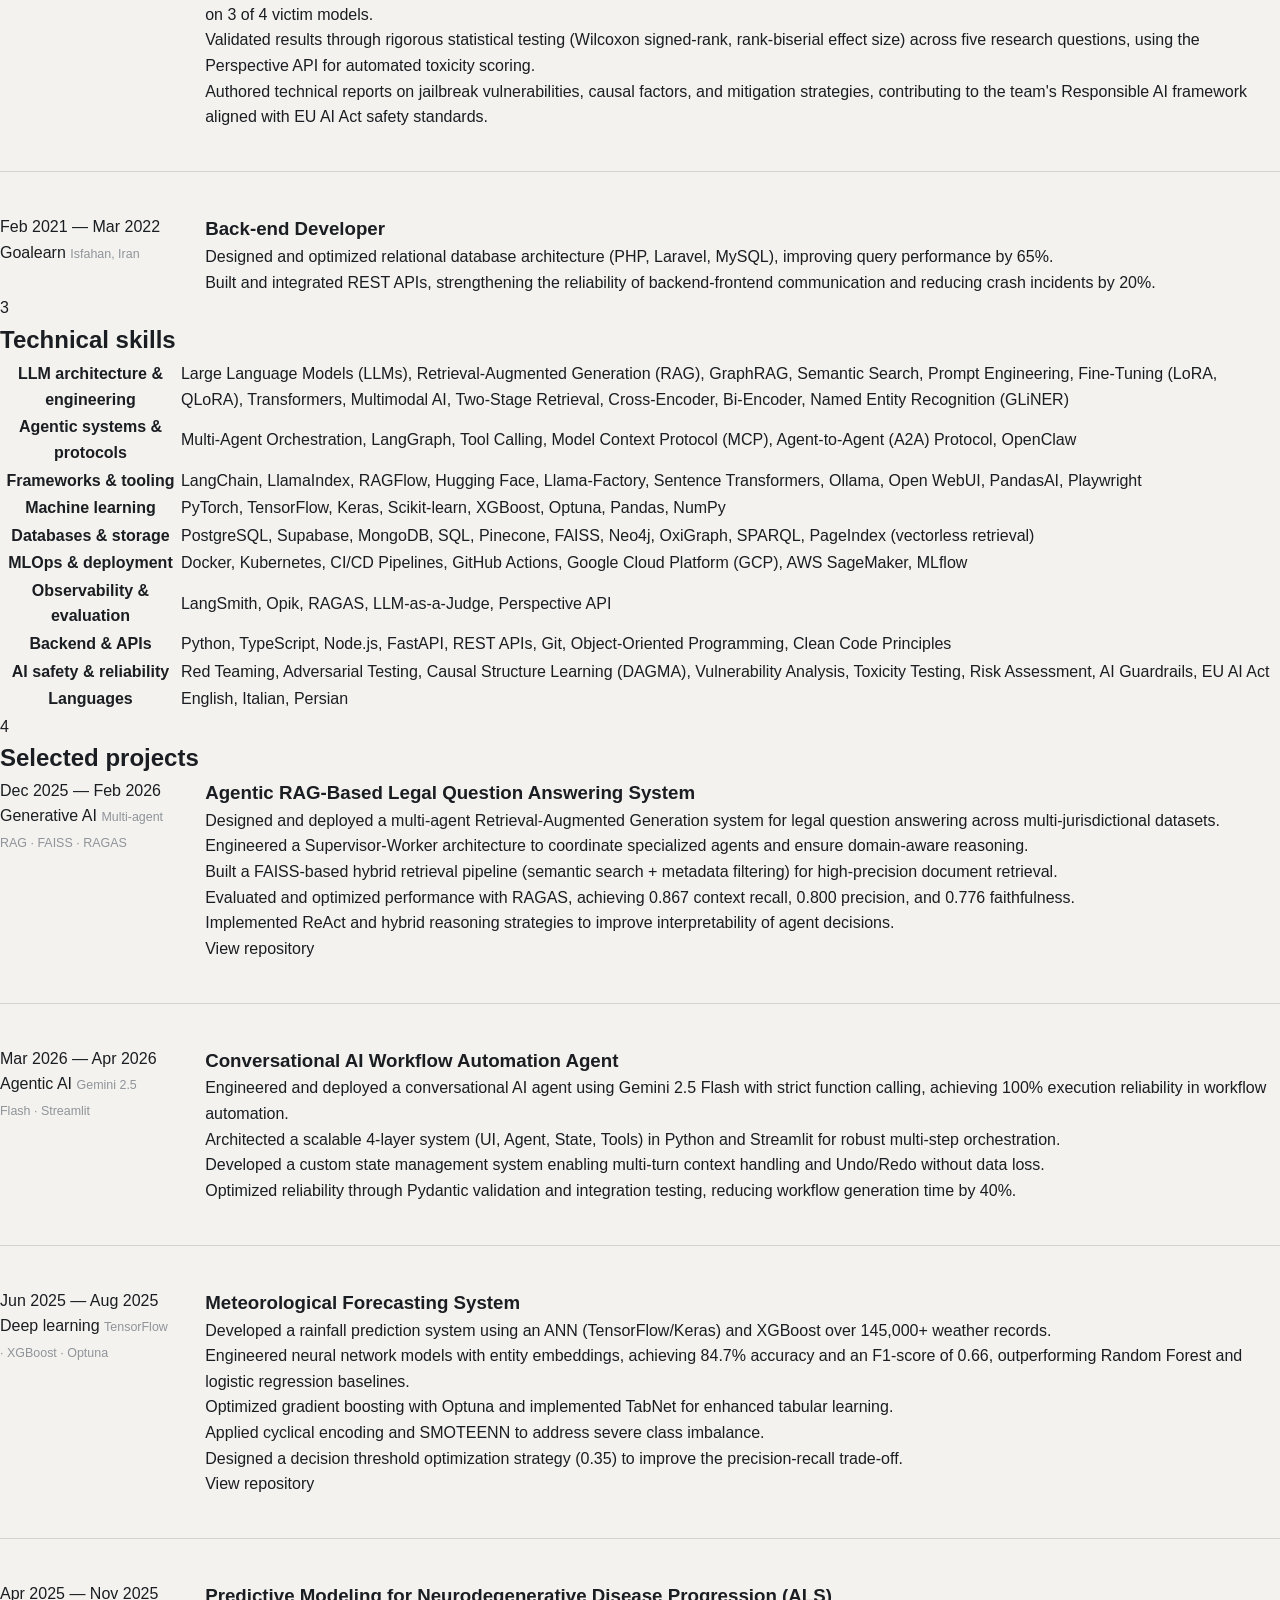
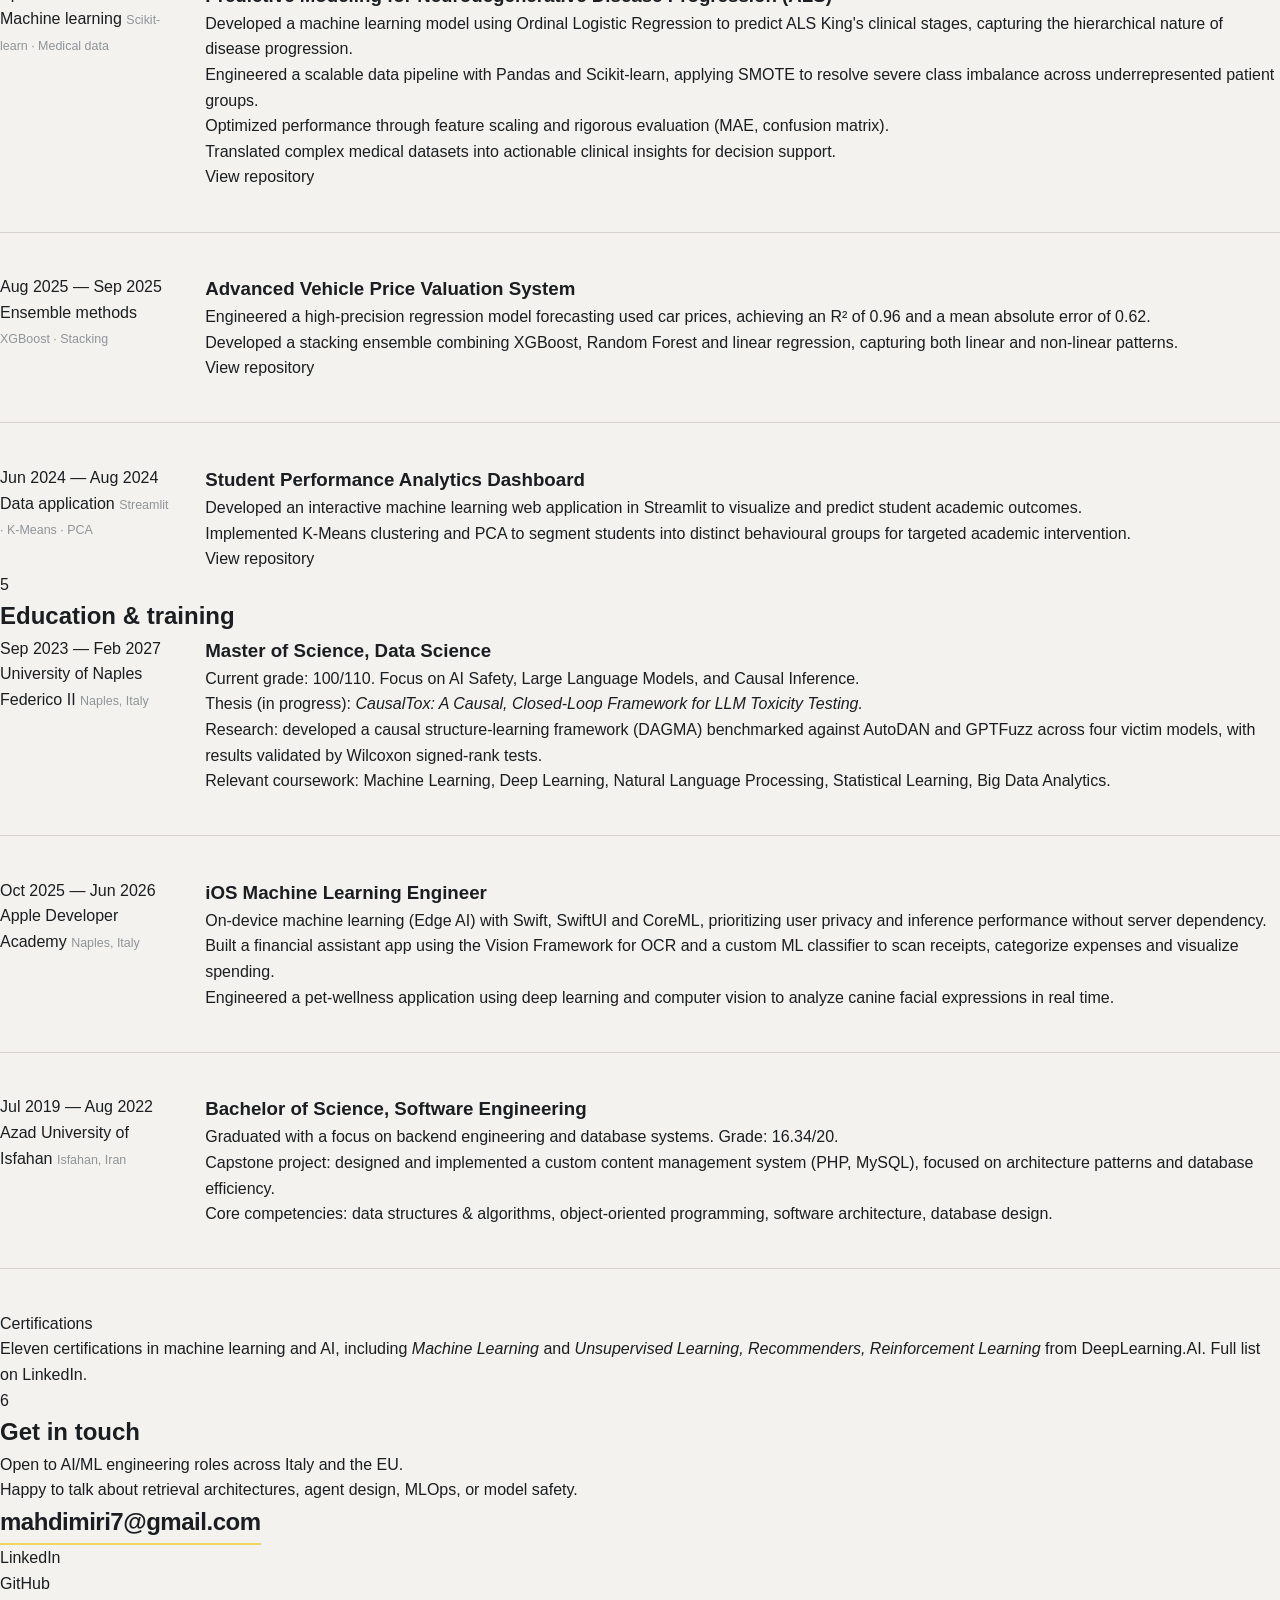
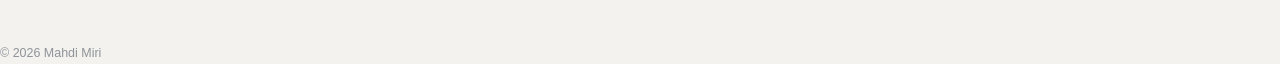
==== commit a79dc381: "Update index.html" ====
--- a/index.html
+++ b/index.html
@@ -4,8 +4,8 @@
 <meta charset="UTF-8">
 <meta name="viewport" content="width=device-width, initial-scale=1.0">
 <title>Mahdi Miri — AI/ML Engineer</title>
-<link rel="icon" href="data:image/svg+xml,<svg xmlns=%22http://www.w3.org/2000/svg%22 viewBox=%220 0 100 100%22><rect width=%22100%22 height=%22100%22 fill=%22%231A1D21%22/><text x=%2250%22 y=%2272%22 font-family=%22Helvetica,Arial%22 font-weight=%22bold%22 font-size=%2262%22 fill=%22%23F3F2EE%22 text-anchor=%22middle%22>M</text></svg>">
-<meta name="description" content="Mahdi Miri — AI/ML Engineer in Naples, Italy. LLM applications, RAG pipelines, multi-agent systems, and AI safety research.">
+<link rel="icon" href="data:image/svg+xml,<svg xmlns=%22http://www.w3.org/2000/svg%22 viewBox=%220 0 100 100%22><rect width=%22100%22 height=%22100%22 fill=%22%2314161A%22/><text x=%2250%22 y=%2272%22 font-family=%22Georgia,serif%22 font-size=%2264%22 fill=%22%23FAFAF8%22 text-anchor=%22middle%22>M</text></svg>">
+<meta name="description" content="Mahdi Miri — AI/ML Engineer in Naples, Italy. LLM applications, RAG pipelines, multi-agent systems, MLOps, and AI safety research. MSc Data Science, University of Naples Federico II.">
 
 <meta property="og:title" content="Mahdi Miri — AI/ML Engineer">
 <meta property="og:description" content="LLM applications, RAG pipelines, multi-agent systems. Naples, Italy.">
@@ -15,268 +15,422 @@
 
 <link rel="preconnect" href="https://fonts.googleapis.com">
 <link rel="preconnect" href="https://fonts.gstatic.com" crossorigin>
-<link href="https://fonts.googleapis.com/css2?family=Archivo:wght@400;500;600;700;800&display=swap" rel="stylesheet">
+<link href="https://fonts.googleapis.com/css2?family=Instrument+Sans:wght@400;500;600;700&family=Instrument+Serif:ital@0;1&display=swap" rel="stylesheet">
 
 <link rel="stylesheet" href="style.css">
 </head>
 <body>
 
-<a href="#main" class="skip-link">Skip to content</a>
-
-<div class="shell">
-
-  <!-- ====== LEFT RAIL ====== -->
-  <aside class="rail">
-    <div class="rail-inner">
-
-      <header class="identity">
-        <p class="status"><span class="dot"></span>Open to work — Italy &amp; EU</p>
-        <h1>Mahdi<br>Miri</h1>
-        <p class="role">AI/ML Engineer</p>
-        <p class="place">Naples, Italy</p>
-      </header>
-
-      <nav class="rail-nav" aria-label="Sections">
-        <ol>
-          <li><a href="#work" data-target="work"><span class="n">01</span>Work</a></li>
-          <li><a href="#research" data-target="research"><span class="n">02</span>Research</a></li>
-          <li><a href="#stack" data-target="stack"><span class="n">03</span>Stack</a></li>
-          <li><a href="#projects" data-target="projects"><span class="n">04</span>Projects</a></li>
-          <li><a href="#education" data-target="education"><span class="n">05</span>Education</a></li>
-        </ol>
-      </nav>
-
-      <div class="rail-foot">
-        <a class="cta" href="mailto:mahdimiri7@gmail.com">Email me</a>
-        <ul class="rail-links">
+<a href="#ch1" class="skip-link">Skip to content</a>
+
+<div class="progress" id="progress" aria-hidden="true"><span id="progress-bar"></span></div>
+
+<header class="topbar">
+  <a href="#top" class="mark">Mahdi Miri</a>
+  <nav class="chapters" aria-label="Chapters">
+    <a href="#ch1" data-ch="ch1">Profile</a>
+    <a href="#ch2" data-ch="ch2">Experience</a>
+    <a href="#ch3" data-ch="ch3">Skills</a>
+    <a href="#ch4" data-ch="ch4">Projects</a>
+    <a href="#ch5" data-ch="ch5">Education</a>
+    <a href="#ch6" data-ch="ch6">Contact</a>
+  </nav>
+  <button class="theme-btn" id="theme-toggle" aria-label="Switch colour theme"><span id="mode-label">Dark</span></button>
+</header>
+
+<main id="top">
+
+  <!-- ============ MASTHEAD ============ -->
+  <section class="masthead">
+    <p class="availability">Available for AI/ML engineering roles — Italy &amp; EU</p>
+    <h1>Mahdi Miri</h1>
+    <p class="subtitle">AI/ML Engineer — LLM applications, RAG pipelines, and multi-agent systems</p>
+    <dl class="facts">
+      <div><dt>Based in</dt><dd>Naples, Italy</dd></div>
+      <div><dt>Currently</dt><dd>AI Engineer, Public Policy (Rome)</dd></div>
+      <div><dt>Studying</dt><dd>MSc Data Science, UniNa</dd></div>
+      <div><dt>Contact</dt><dd><a href="mailto:mahdimiri7@gmail.com">mahdimiri7@gmail.com</a></dd></div>
+    </dl>
+    <ul class="masthead-links">
+      <li><a href="https://www.linkedin.com/in/mahdi-miri-dev/" target="_blank" rel="noopener">LinkedIn</a></li>
+      <li><a href="https://github.com/Mahdi-Miri" target="_blank" rel="noopener">GitHub</a></li>
+      <li><a href="mailto:mahdimiri7@gmail.com">Email</a></li>
+    </ul>
+  </section>
+
+  <!-- ============ 1 · PROFILE ============ -->
+  <section class="chapter" id="ch1">
+    <div class="ch-head">
+      <span class="ch-num">1</span>
+      <h2>Profile</h2>
+    </div>
+
+    <div class="row">
+      <div class="margin-note"></div>
+      <div class="col">
+        <p class="big">
+          I build production-grade LLM applications: retrieval-augmented generation
+          pipelines, multi-agent systems, and the services that put them in front of
+          real users.
+        </p>
+        <p>
+          I work across the whole path — document ingestion, hybrid semantic search
+          with reranking, evaluation and optimization — and deliver the result as
+          Python/FastAPI services, containerized with Docker and shipped through
+          CI/CD. I build tool-calling and multi-agent systems with LangChain and
+          LangGraph, and integrate LLMs with enterprise APIs and data sources with
+          close attention to latency, cost and reliability.
+        </p>
+        <p>
+          My research background is in LLM safety and red teaming. My MSc thesis
+          develops a causal framework for identifying which prompt-level factors
+          actually drive toxic model behaviour, rather than collecting prompts that
+          happen to break a model.
+        </p>
+      </div>
+    </div>
+  </section>
+
+  <!-- ============ 2 · EXPERIENCE ============ -->
+  <section class="chapter" id="ch2">
+    <div class="ch-head">
+      <span class="ch-num">2</span>
+      <h2>Professional experience</h2>
+    </div>
+
+    <article class="row entry">
+      <div class="margin-note">
+        <span class="period">May 2026 — Present</span>
+        <span class="org">Public Policy</span>
+        <span class="loc">Rome, Italy · Hybrid</span>
+      </div>
+      <div class="col">
+        <h3>Artificial Intelligence Engineer</h3>
+        <ul>
+          <li>Architected and deployed multi-agent AI systems integrating graph databases (OxiGraph) and relational data stores (PostgreSQL, Supabase) to support knowledge-grounded reasoning and retrieval.</li>
+          <li>Implemented GraphRAG pipelines, combining SPARQL queries over graph databases with LLM-based retrieval to improve context grounding and answer accuracy.</li>
+          <li>Fine-tuned a Named Entity Recognition model (GLiNER), achieving an F1-score of ~70% for structured entity extraction within automated workflows.</li>
+          <li>Built and scaled a custom web scraping pipeline with Playwright to collect and preprocess data feeding downstream AI agents.</li>
+          <li>Applied advanced prompt engineering techniques to improve LLM reasoning reliability and output consistency across multi-agent workflows.</li>
+          <li>Containerized and orchestrated services with Docker and Kubernetes, with CI/CD pipelines automated via GitHub Actions.</li>
+        </ul>
+      </div>
+    </article>
+
+    <article class="row entry">
+      <div class="margin-note">
+        <span class="period">Feb 2026 — Aug 2026</span>
+        <span class="org">S2SDYNAMICS</span>
+        <span class="loc">Hamburg, Germany · Remote</span>
+      </div>
+      <div class="col">
+        <h3>Artificial Intelligence Engineer</h3>
+        <ul>
+          <li>Engineered and deployed production-ready RAG architectures, implementing Adaptive RAG workflows to improve retrieval accuracy and response relevance.</li>
+          <li>Architected and managed scalable microservices for AI-driven applications, ensuring seamless integration and high availability across distributed system infrastructure.</li>
+          <li>Optimized data retrieval by integrating vector databases with structured SQL systems, enabling efficient querying over complex, nested data for enterprise-level search.</li>
+          <li>Containerized AI services with Docker and implemented Git-based version control, streamlining MLOps pipelines and improving deployment consistency.</li>
+          <li>Automated data analysis workflows using Python libraries including PandasAI and LangChain, extending LLM capabilities for production use cases.</li>
+          <li>Collaborated with cross-functional teams to translate business requirements into technical AI roadmaps, contributing to the delivery of production AI solutions.</li>
+        </ul>
+      </div>
+    </article>
+
+    <article class="row entry">
+      <div class="margin-note">
+        <span class="period">Feb 2025 — Sep 2025</span>
+        <span class="org">University of Naples Federico II</span>
+        <span class="loc">Naples, Italy</span>
+      </div>
+      <div class="col">
+        <h3>AI Safety Research Engineer</h3>
+        <ul>
+          <li>Designed and implemented CausalTox, a causal structure-learning framework (DAGMA) to identify prompt-level linguistic factors causally upstream of toxic LLM continuations, as the core of an MSc thesis in AI safety.</li>
+          <li>Developed and evaluated three red-teaming strategies — single-pass rewriting, a closed feedback loop, and category-specific targeting — benchmarking them against published jailbreak baselines (AutoDAN, GPTFuzz) across four victim LLMs and 100 held-out prompts.</li>
+          <li>Built an automated, closed-loop adversarial testing pipeline inspired by the EvoTox (1+λ) evolution strategy, which outperformed all baseline methods on 3 of 4 victim models.</li>
+          <li>Validated results through rigorous statistical testing (Wilcoxon signed-rank, rank-biserial effect size) across five research questions, using the Perspective API for automated toxicity scoring.</li>
+          <li>Authored technical reports on jailbreak vulnerabilities, causal factors, and mitigation strategies, contributing to the team's Responsible AI framework aligned with EU AI Act safety standards.</li>
+        </ul>
+      </div>
+    </article>
+
+    <article class="row entry">
+      <div class="margin-note">
+        <span class="period">Feb 2021 — Mar 2022</span>
+        <span class="org">Goalearn</span>
+        <span class="loc">Isfahan, Iran</span>
+      </div>
+      <div class="col">
+        <h3>Back-end Developer</h3>
+        <ul>
+          <li>Designed and optimized relational database architecture (PHP, Laravel, MySQL), improving query performance by 65%.</li>
+          <li>Built and integrated REST APIs, strengthening the reliability of backend-frontend communication and reducing crash incidents by 20%.</li>
+        </ul>
+      </div>
+    </article>
+  </section>
+
+  <!-- ============ 3 · SKILLS ============ -->
+  <section class="chapter" id="ch3">
+    <div class="ch-head">
+      <span class="ch-num">3</span>
+      <h2>Technical skills</h2>
+    </div>
+
+    <div class="row">
+      <div class="margin-note"></div>
+      <div class="col">
+        <table class="skills">
+          <tbody>
+            <tr>
+              <th scope="row">LLM architecture &amp; engineering</th>
+              <td>Large Language Models (LLMs), Retrieval-Augmented Generation (RAG), GraphRAG, Semantic Search, Prompt Engineering, Fine-Tuning (LoRA, QLoRA), Transformers, Multimodal AI, Two-Stage Retrieval, Cross-Encoder, Bi-Encoder, Named Entity Recognition (GLiNER)</td>
+            </tr>
+            <tr>
+              <th scope="row">Agentic systems &amp; protocols</th>
+              <td>Multi-Agent Orchestration, LangGraph, Tool Calling, Model Context Protocol (MCP), Agent-to-Agent (A2A) Protocol, OpenClaw</td>
+            </tr>
+            <tr>
+              <th scope="row">Frameworks &amp; tooling</th>
+              <td>LangChain, LlamaIndex, RAGFlow, Hugging Face, Llama-Factory, Sentence Transformers, Ollama, Open WebUI, PandasAI, Playwright</td>
+            </tr>
+            <tr>
+              <th scope="row">Machine learning</th>
+              <td>PyTorch, TensorFlow, Keras, Scikit-learn, XGBoost, Optuna, Pandas, NumPy</td>
+            </tr>
+            <tr>
+              <th scope="row">Databases &amp; storage</th>
+              <td>PostgreSQL, Supabase, MongoDB, SQL, Pinecone, FAISS, Neo4j, OxiGraph, SPARQL, PageIndex (vectorless retrieval)</td>
+            </tr>
+            <tr>
+              <th scope="row">MLOps &amp; deployment</th>
+              <td>Docker, Kubernetes, CI/CD Pipelines, GitHub Actions, Google Cloud Platform (GCP), AWS SageMaker, MLflow</td>
+            </tr>
+            <tr>
+              <th scope="row">Observability &amp; evaluation</th>
+              <td>LangSmith, Opik, RAGAS, LLM-as-a-Judge, Perspective API</td>
+            </tr>
+            <tr>
+              <th scope="row">Backend &amp; APIs</th>
+              <td>Python, TypeScript, Node.js, FastAPI, REST APIs, Git, Object-Oriented Programming, Clean Code Principles</td>
+            </tr>
+            <tr>
+              <th scope="row">AI safety &amp; reliability</th>
+              <td>Red Teaming, Adversarial Testing, Causal Structure Learning (DAGMA), Vulnerability Analysis, Toxicity Testing, Risk Assessment, AI Guardrails, EU AI Act</td>
+            </tr>
+            <tr>
+              <th scope="row">Languages</th>
+              <td>English, Italian, Persian</td>
+            </tr>
+          </tbody>
+        </table>
+      </div>
+    </div>
+  </section>
+
+  <!-- ============ 4 · PROJECTS ============ -->
+  <section class="chapter" id="ch4">
+    <div class="ch-head">
+      <span class="ch-num">4</span>
+      <h2>Selected projects</h2>
+    </div>
+
+    <article class="row entry">
+      <div class="margin-note">
+        <span class="period">Dec 2025 — Feb 2026</span>
+        <span class="org">Generative AI</span>
+        <span class="loc">Multi-agent RAG · FAISS · RAGAS</span>
+      </div>
+      <div class="col">
+        <h3>Agentic RAG-Based Legal Question Answering System</h3>
+        <ul>
+          <li>Designed and deployed a multi-agent Retrieval-Augmented Generation system for legal question answering across multi-jurisdictional datasets.</li>
+          <li>Engineered a Supervisor-Worker architecture to coordinate specialized agents and ensure domain-aware reasoning.</li>
+          <li>Built a FAISS-based hybrid retrieval pipeline (semantic search + metadata filtering) for high-precision document retrieval.</li>
+          <li>Evaluated and optimized performance with RAGAS, achieving 0.867 context recall, 0.800 precision, and 0.776 faithfulness.</li>
+          <li>Implemented ReAct and hybrid reasoning strategies to improve interpretability of agent decisions.</li>
+        </ul>
+        <p class="links"><a href="https://github.com/MohammadAghaei1/Agentic-RAG" target="_blank" rel="noopener">View repository</a></p>
+      </div>
+    </article>
+
+    <article class="row entry">
+      <div class="margin-note">
+        <span class="period">Mar 2026 — Apr 2026</span>
+        <span class="org">Agentic AI</span>
+        <span class="loc">Gemini 2.5 Flash · Streamlit</span>
+      </div>
+      <div class="col">
+        <h3>Conversational AI Workflow Automation Agent</h3>
+        <ul>
+          <li>Engineered and deployed a conversational AI agent using Gemini 2.5 Flash with strict function calling, achieving 100% execution reliability in workflow automation.</li>
+          <li>Architected a scalable 4-layer system (UI, Agent, State, Tools) in Python and Streamlit for robust multi-step orchestration.</li>
+          <li>Developed a custom state management system enabling multi-turn context handling and Undo/Redo without data loss.</li>
+          <li>Optimized reliability through Pydantic validation and integration testing, reducing workflow generation time by 40%.</li>
+        </ul>
+      </div>
+    </article>
+
+    <article class="row entry">
+      <div class="margin-note">
+        <span class="period">Jun 2025 — Aug 2025</span>
+        <span class="org">Deep learning</span>
+        <span class="loc">TensorFlow · XGBoost · Optuna</span>
+      </div>
+      <div class="col">
+        <h3>Meteorological Forecasting System</h3>
+        <ul>
+          <li>Developed a rainfall prediction system using an ANN (TensorFlow/Keras) and XGBoost over 145,000+ weather records.</li>
+          <li>Engineered neural network models with entity embeddings, achieving 84.7% accuracy and an F1-score of 0.66, outperforming Random Forest and logistic regression baselines.</li>
+          <li>Optimized gradient boosting with Optuna and implemented TabNet for enhanced tabular learning.</li>
+          <li>Applied cyclical encoding and SMOTEENN to address severe class imbalance.</li>
+          <li>Designed a decision threshold optimization strategy (0.35) to improve the precision-recall trade-off.</li>
+        </ul>
+        <p class="links"><a href="https://github.com/Mahdi-Miri/Rain_Prediction-" target="_blank" rel="noopener">View repository</a></p>
+      </div>
+    </article>
+
+    <article class="row entry">
+      <div class="margin-note">
+        <span class="period">Apr 2025 — Nov 2025</span>
+        <span class="org">Machine learning</span>
+        <span class="loc">Scikit-learn · Medical data</span>
+      </div>
+      <div class="col">
+        <h3>Predictive Modeling for Neurodegenerative Disease Progression (ALS)</h3>
+        <ul>
+          <li>Developed a machine learning model using Ordinal Logistic Regression to predict ALS King's clinical stages, capturing the hierarchical nature of disease progression.</li>
+          <li>Engineered a scalable data pipeline with Pandas and Scikit-learn, applying SMOTE to resolve severe class imbalance across underrepresented patient groups.</li>
+          <li>Optimized performance through feature scaling and rigorous evaluation (MAE, confusion matrix).</li>
+          <li>Translated complex medical datasets into actionable clinical insights for decision support.</li>
+        </ul>
+        <p class="links"><a href="https://github.com/FaridRash/Advance-Statistical-Learnin-Project" target="_blank" rel="noopener">View repository</a></p>
+      </div>
+    </article>
+
+    <article class="row entry">
+      <div class="margin-note">
+        <span class="period">Aug 2025 — Sep 2025</span>
+        <span class="org">Ensemble methods</span>
+        <span class="loc">XGBoost · Stacking</span>
+      </div>
+      <div class="col">
+        <h3>Advanced Vehicle Price Valuation System</h3>
+        <ul>
+          <li>Engineered a high-precision regression model forecasting used car prices, achieving an R² of 0.96 and a mean absolute error of 0.62.</li>
+          <li>Developed a stacking ensemble combining XGBoost, Random Forest and linear regression, capturing both linear and non-linear patterns.</li>
+        </ul>
+        <p class="links"><a href="https://github.com/MohammadAghaei1/Polynomial-Car-price-prediction-" target="_blank" rel="noopener">View repository</a></p>
+      </div>
+    </article>
+
+    <article class="row entry">
+      <div class="margin-note">
+        <span class="period">Jun 2024 — Aug 2024</span>
+        <span class="org">Data application</span>
+        <span class="loc">Streamlit · K-Means · PCA</span>
+      </div>
+      <div class="col">
+        <h3>Student Performance Analytics Dashboard</h3>
+        <ul>
+          <li>Developed an interactive machine learning web application in Streamlit to visualize and predict student academic outcomes.</li>
+          <li>Implemented K-Means clustering and PCA to segment students into distinct behavioural groups for targeted academic intervention.</li>
+        </ul>
+        <p class="links"><a href="https://github.com/FaridRash/HW-SW-B" target="_blank" rel="noopener">View repository</a></p>
+      </div>
+    </article>
+  </section>
+
+  <!-- ============ 5 · EDUCATION ============ -->
+  <section class="chapter" id="ch5">
+    <div class="ch-head">
+      <span class="ch-num">5</span>
+      <h2>Education &amp; training</h2>
+    </div>
+
+    <article class="row entry">
+      <div class="margin-note">
+        <span class="period">Sep 2023 — Feb 2027</span>
+        <span class="org">University of Naples Federico II</span>
+        <span class="loc">Naples, Italy</span>
+      </div>
+      <div class="col">
+        <h3>Master of Science, Data Science</h3>
+        <ul>
+          <li>Current grade: 100/110. Focus on AI Safety, Large Language Models, and Causal Inference.</li>
+          <li>Thesis (in progress): <em>CausalTox: A Causal, Closed-Loop Framework for LLM Toxicity Testing.</em></li>
+          <li>Research: developed a causal structure-learning framework (DAGMA) benchmarked against AutoDAN and GPTFuzz across four victim models, with results validated by Wilcoxon signed-rank tests.</li>
+          <li>Relevant coursework: Machine Learning, Deep Learning, Natural Language Processing, Statistical Learning, Big Data Analytics.</li>
+        </ul>
+      </div>
+    </article>
+
+    <article class="row entry">
+      <div class="margin-note">
+        <span class="period">Oct 2025 — Jun 2026</span>
+        <span class="org">Apple Developer Academy</span>
+        <span class="loc">Naples, Italy</span>
+      </div>
+      <div class="col">
+        <h3>iOS Machine Learning Engineer</h3>
+        <ul>
+          <li>On-device machine learning (Edge AI) with Swift, SwiftUI and CoreML, prioritizing user privacy and inference performance without server dependency.</li>
+          <li>Built a financial assistant app using the Vision Framework for OCR and a custom ML classifier to scan receipts, categorize expenses and visualize spending.</li>
+          <li>Engineered a pet-wellness application using deep learning and computer vision to analyze canine facial expressions in real time.</li>
+        </ul>
+      </div>
+    </article>
+
+    <article class="row entry">
+      <div class="margin-note">
+        <span class="period">Jul 2019 — Aug 2022</span>
+        <span class="org">Azad University of Isfahan</span>
+        <span class="loc">Isfahan, Iran</span>
+      </div>
+      <div class="col">
+        <h3>Bachelor of Science, Software Engineering</h3>
+        <ul>
+          <li>Graduated with a focus on backend engineering and database systems. Grade: 16.34/20.</li>
+          <li>Capstone project: designed and implemented a custom content management system (PHP, MySQL), focused on architecture patterns and database efficiency.</li>
+          <li>Core competencies: data structures &amp; algorithms, object-oriented programming, software architecture, database design.</li>
+        </ul>
+      </div>
+    </article>
+
+    <div class="row">
+      <div class="margin-note"><span class="org">Certifications</span></div>
+      <div class="col">
+        <p>Eleven certifications in machine learning and AI, including <em>Machine Learning</em> and <em>Unsupervised Learning, Recommenders, Reinforcement Learning</em> from DeepLearning.AI. Full list on <a href="https://www.linkedin.com/in/mahdi-miri-dev/" target="_blank" rel="noopener">LinkedIn</a>.</p>
+      </div>
+    </div>
+  </section>
+
+  <!-- ============ 6 · CONTACT ============ -->
+  <section class="chapter closing" id="ch6">
+    <div class="ch-head">
+      <span class="ch-num">6</span>
+      <h2>Get in touch</h2>
+    </div>
+
+    <div class="row">
+      <div class="margin-note"></div>
+      <div class="col">
+        <p class="big">Open to AI/ML engineering roles across Italy and the EU.</p>
+        <p>Happy to talk about retrieval architectures, agent design, MLOps, or model safety.</p>
+        <a class="email-big" href="mailto:mahdimiri7@gmail.com">mahdimiri7@gmail.com</a>
+        <ul class="masthead-links">
           <li><a href="https://www.linkedin.com/in/mahdi-miri-dev/" target="_blank" rel="noopener">LinkedIn</a></li>
           <li><a href="https://github.com/Mahdi-Miri" target="_blank" rel="noopener">GitHub</a></li>
         </ul>
-        <button class="theme-toggle" id="theme-toggle" aria-label="Switch colour theme">
-          <span id="mode-label">Dark</span>
-        </button>
-      </div>
-
-    </div>
-  </aside>
-
-  <!-- ====== CONTENT ====== -->
-  <main class="content" id="main">
-
-    <section class="intro">
-      <p class="lede">
-        I build <mark>production LLM systems</mark> — retrieval pipelines,
-        multi-agent architectures, and the infrastructure that keeps them
-        fast, cheap and reliable in front of real users.
-      </p>
-      <p class="lede-sub">
-        My research background is in causal AI safety: working out
-        <mark>which factors actually cause</mark> a model to misbehave,
-        rather than collecting prompts that happen to break it. Currently
-        finishing an MSc in Data Science at the University of Naples Federico II.
-      </p>
-    </section>
-
-    <section id="work" class="block">
-      <h2><span class="n">01</span>Work</h2>
-
-      <article class="entry">
-        <div class="entry-meta">
-          <span class="when">May 2026 — now</span>
-          <span class="where">Public Policy<br><span class="loc">Rome · Hybrid</span></span>
-        </div>
-        <div class="entry-body">
-          <h3>Artificial Intelligence Engineer</h3>
-          <ul>
-            <li>Architected and deployed multi-agent systems over a knowledge graph (OxiGraph) alongside relational stores (PostgreSQL, Supabase), so agents reason against structured, verifiable data.</li>
-            <li>Built GraphRAG pipelines that combine SPARQL queries with LLM retrieval, improving context grounding and answer accuracy.</li>
-            <li>Fine-tuned a GLiNER model for named entity recognition, reaching an <mark>F1 of ~70%</mark> on structured extraction inside automated workflows.</li>
-            <li>Built a Playwright scraping pipeline to collect and clean the data those agents depend on.</li>
-            <li>Shipped everything through Docker, Kubernetes, and GitHub Actions CI/CD.</li>
-          </ul>
-        </div>
-      </article>
-
-      <article class="entry">
-        <div class="entry-meta">
-          <span class="when">Feb 2026 — Aug 2026</span>
-          <span class="where">S2SDYNAMICS<br><span class="loc">Hamburg · Remote</span></span>
-        </div>
-        <div class="entry-body">
-          <h3>Artificial Intelligence Engineer</h3>
-          <ul>
-            <li>Engineered production RAG architectures, including Adaptive RAG workflows that route queries by difficulty to improve retrieval accuracy and relevance.</li>
-            <li>Designed scalable microservices for AI applications, keeping availability high across a distributed system.</li>
-            <li>Paired vector databases with structured SQL so enterprise search could query deeply nested data efficiently.</li>
-            <li>Containerized services with Docker under disciplined Git versioning, making deployments consistent and repeatable.</li>
-            <li>Automated analysis workflows with PandasAI and LangChain, extending what LLMs could do with production data.</li>
-          </ul>
-        </div>
-      </article>
-
-      <article class="entry">
-        <div class="entry-meta">
-          <span class="when">Feb 2021 — Mar 2022</span>
-          <span class="where">Goalearn<br><span class="loc">Isfahan</span></span>
-        </div>
-        <div class="entry-body">
-          <h3>Back-end Developer</h3>
-          <ul>
-            <li>Designed and optimized the relational database layer (PHP, Laravel, MySQL), improving query performance by <mark>65%</mark>.</li>
-            <li>Built REST API integrations that cut crash incidents by 20% under stress testing.</li>
-          </ul>
-        </div>
-      </article>
-    </section>
-
-    <section id="research" class="block">
-      <h2><span class="n">02</span>Research</h2>
-
-      <article class="entry">
-        <div class="entry-meta">
-          <span class="when">Feb 2025 — Sep 2025</span>
-          <span class="where">University of Naples Federico II<br><span class="loc">Naples</span></span>
-        </div>
-        <div class="entry-body">
-          <h3>AI Safety Research Engineer</h3>
-          <p class="entry-lead">
-            CausalTox — a causal, closed-loop framework for LLM toxicity testing,
-            and the subject of my MSc thesis.
-          </p>
-          <ul>
-            <li>Used causal structure learning (DAGMA) to find which prompt-level linguistic factors sit causally upstream of toxic model output, rather than merely correlating with it.</li>
-            <li>Designed and evaluated three red-teaming strategies — single-pass rewriting, a closed feedback loop, and category-specific targeting — against published baselines AutoDAN and GPTFuzz across four victim models.</li>
-            <li>The closed-loop variant, built on an EvoTox-style (1+λ) evolution strategy, <mark>outperformed every baseline on 3 of 4 models</mark>.</li>
-            <li>Validated all five research questions with paired statistical tests (Wilcoxon signed-rank, rank-biserial effect size), scored via the Perspective API.</li>
-          </ul>
-        </div>
-      </article>
-    </section>
-
-    <section id="stack" class="block">
-      <h2><span class="n">03</span>Stack</h2>
-      <dl class="stack">
-        <div>
-          <dt>LLM &amp; retrieval</dt>
-          <dd>RAG, GraphRAG, semantic &amp; hybrid search, reranking (cross-encoder, bi-encoder), prompt engineering, fine-tuning (LoRA, QLoRA), transformers</dd>
-        </div>
-        <div>
-          <dt>Agents</dt>
-          <dd>LangGraph, LangChain, multi-agent orchestration, tool calling, Model Context Protocol (MCP), Agent-to-Agent (A2A)</dd>
-        </div>
-        <div>
-          <dt>Languages &amp; services</dt>
-          <dd>Python, FastAPI, TypeScript, Node.js, REST APIs, PyTorch, TensorFlow, scikit-learn</dd>
-        </div>
-        <div>
-          <dt>Data</dt>
-          <dd>PostgreSQL, Supabase, Pinecone, FAISS, OxiGraph, SPARQL, Neo4j, MongoDB, SQL</dd>
-        </div>
-        <div>
-          <dt>Ship &amp; observe</dt>
-          <dd>Docker, Kubernetes, GitHub Actions, GCP, AWS SageMaker, MLflow, LangSmith, Opik, LLM-as-a-judge</dd>
-        </div>
-        <div>
-          <dt>Safety</dt>
-          <dd>Red teaming, adversarial testing, causal structure learning, toxicity evaluation, guardrails</dd>
-        </div>
-      </dl>
-    </section>
-
-    <section id="projects" class="block">
-      <h2><span class="n">04</span>Projects</h2>
-
-      <article class="proj">
-        <h3>Agentic RAG for legal question answering</h3>
-        <p>A multi-agent RAG system answering civil-law questions across jurisdictions, coordinated by a supervisor–worker architecture over a FAISS hybrid retrieval pipeline. Reached <mark>0.867 context recall</mark> and 0.776 faithfulness, measured with RAGAS.</p>
-        <p class="proj-foot"><span class="tags">Multi-agent RAG · FAISS · RAGAS · OpenAI &amp; Llama</span><a href="https://github.com/MohammadAghaei1/Agentic-RAG" target="_blank" rel="noopener">Repository</a></p>
-      </article>
-
-      <article class="proj">
-        <h3>Conversational workflow automation agent</h3>
-        <p>A Gemini 2.5 Flash agent with strict function calling that reached <mark>100% execution reliability</mark> in workflow automation, built as a four-layer system with custom multi-turn state and undo/redo that never loses data.</p>
-        <p class="proj-foot"><span class="tags">Function calling · Streamlit · Pydantic</span></p>
-      </article>
-
-      <article class="proj">
-        <h3>Meteorological forecasting system</h3>
-        <p>Rainfall prediction over 145,000+ weather records. An ANN with entity embeddings plus an Optuna-tuned XGBoost model hit <mark>84.7% accuracy</mark> and an F1 of 0.66, beating Random Forest and logistic regression baselines.</p>
-        <p class="proj-foot"><span class="tags">TensorFlow · XGBoost · Optuna</span><a href="https://github.com/Mahdi-Miri/Rain_Prediction-" target="_blank" rel="noopener">Repository</a></p>
-      </article>
-
-      <article class="proj">
-        <h3>Vehicle price valuation</h3>
-        <p>A stacking ensemble of XGBoost, Random Forest and linear regression forecasting used-car prices, reaching an R² of 0.96 with a mean absolute error of 0.62.</p>
-        <p class="proj-foot"><span class="tags">Stacking regressors · Feature engineering</span><a href="https://github.com/MohammadAghaei1/Polynomial-Car-price-prediction-" target="_blank" rel="noopener">Repository</a></p>
-      </article>
-
-      <article class="proj">
-        <h3>Student performance analytics</h3>
-        <p>A Streamlit application segmenting students into behavioural groups with K-Means and PCA, turning course data into something a teacher can act on.</p>
-        <p class="proj-foot"><span class="tags">Streamlit · K-Means · PCA</span><a href="https://github.com/FaridRash/HW-SW-B" target="_blank" rel="noopener">Repository</a></p>
-      </article>
-
-      <article class="proj">
-        <h3>ALS progression modelling</h3>
-        <p>Ordinal logistic regression predicting ALS clinical stages, with SMOTE applied to correct severe class imbalance across underrepresented patient groups.</p>
-        <p class="proj-foot"><span class="tags">Ordinal regression · SMOTE</span><a href="https://github.com/FaridRash/Advance-Statistical-Learnin-Project" target="_blank" rel="noopener">Repository</a></p>
-      </article>
-    </section>
-
-    <section id="education" class="block">
-      <h2><span class="n">05</span>Education</h2>
-
-      <article class="entry">
-        <div class="entry-meta">
-          <span class="when">Sep 2023 — Feb 2027</span>
-          <span class="where">University of Naples Federico II<br><span class="loc">Naples</span></span>
-        </div>
-        <div class="entry-body">
-          <h3>MSc Data Science</h3>
-          <ul>
-            <li>Current grade 100/110. Focus on AI safety, large language models, and causal inference.</li>
-            <li>Thesis in progress: <em>CausalTox: A Causal, Closed-Loop Framework for LLM Toxicity Testing.</em></li>
-            <li>Coursework: machine learning, deep learning, NLP, statistical learning, big data analytics.</li>
-          </ul>
-        </div>
-      </article>
-
-      <article class="entry">
-        <div class="entry-meta">
-          <span class="when">Oct 2025 — Jun 2026</span>
-          <span class="where">Apple Developer Academy<br><span class="loc">Naples</span></span>
-        </div>
-        <div class="entry-body">
-          <h3>iOS Machine Learning Engineer</h3>
-          <ul>
-            <li>On-device machine learning: computer vision and NLP classifiers running on iOS with Swift, SwiftUI and CoreML, with no server dependency.</li>
-          </ul>
-        </div>
-      </article>
-
-      <article class="entry">
-        <div class="entry-meta">
-          <span class="when">Jul 2019 — Aug 2022</span>
-          <span class="where">Azad University of Isfahan<br><span class="loc">Isfahan</span></span>
-        </div>
-        <div class="entry-body">
-          <h3>BSc Software Engineering</h3>
-          <ul>
-            <li>Capstone: a custom content management system in PHP and MySQL, built around architecture patterns and database efficiency.</li>
-          </ul>
-        </div>
-      </article>
-    </section>
-
-    <footer class="end">
-      <h2>Let's talk</h2>
-      <p>Open to AI/ML engineering roles in Italy and across the EU. Happy to go deep on retrieval architectures, agent design, or model safety.</p>
-      <a class="email-big" href="mailto:mahdimiri7@gmail.com">mahdimiri7@gmail.com</a>
-      <p class="colophon">© 2026 Mahdi Miri</p>
-    </footer>
-
-  </main>
-</div>
+      </div>
+    </div>
+  </section>
+
+  <footer class="colophon">
+    <p>© 2026 Mahdi Miri</p>
+  </footer>
+
+</main>
 
 <script src="script.js"></script>
 </body>
--- a/style.css
+++ b/style.css
@@ -1,768 +1,519 @@
-/* ============================
-   Tokens
-   ============================ */
+/* =========================================================
+   Mahdi Miri — portfolio
+   One typeface, ink on paper, one highlighter.
+   ========================================================= */
+
 :root {
-    --paper: #EFEFEA;
-    --paper-alt: #E6E6DF;
-    --card: #F6F6F1;
-    --ink: #17191C;
-    --ink-soft: #53585C;
-    --line: #D3D4CC;
-    --accent: #1F5F5B;
-    --accent-soft: #1F5F5B1a;
-    --accent-warm: #9C3B2E;
-
-    /* category accents — cycled across timeline items, skills, projects */
-    --c1: #1F5F5B; /* teal   — RAG / retrieval */
-    --c2: #9C3B2E; /* rust   — agents */
-    --c3: #4A3B78; /* plum   — safety / research */
-    --c4: #A3781F; /* ochre  — systems / mlops */
-
-    --font-serif: 'Source Serif 4', Georgia, 'Times New Roman', serif;
-    --font-mono: 'IBM Plex Mono', 'SF Mono', Consolas, monospace;
-
-    --max-width: 920px;
-    --transition: 180ms ease;
+    --paper:      #F3F2EE;
+    --paper-deep: #EAE8E2;
+    --ink:        #1A1D21;
+    --ink-mid:    #5A5F66;
+    --ink-faint:  #8F949A;
+    --rule:       #D5D3CB;
+    --marker:     #F2D35C;
+    --marker-a:   rgba(242, 211, 92, 0.55);
+
+    --rail-w: 300px;
+    --t: 160ms cubic-bezier(.2,.6,.3,1);
 }
 
 body.dark-mode {
-    --paper: #14171A;
-    --paper-alt: #1B1F23;
-    --card: #191C20;
-    --ink: #ECECE6;
-    --ink-soft: #9B9F9C;
-    --line: #2D3134;
-    --accent: #58B5AE;
-    --accent-soft: #58B5AE22;
-    --accent-warm: #D97857;
-
-    --c1: #58B5AE;
-    --c2: #D97857;
-    --c3: #9A87D4;
-    --c4: #D4AE4E;
-}
-
-/* ============================
-   Reset & base
-   ============================ */
-* {
-    margin: 0;
-    padding: 0;
-    box-sizing: border-box;
-}
-
-html {
-    scroll-behavior: smooth;
-}
+    --paper:      #16181B;
+    --paper-deep: #1D2024;
+    --ink:        #EDECE7;
+    --ink-mid:    #A2A7AC;
+    --ink-faint:  #71767C;
+    --rule:       #2E3237;
+    --marker:     #B99A24;
+    --marker-a:   rgba(222, 185, 69, 0.26);
+}
+
+*, *::before, *::after { box-sizing: border-box; margin: 0; padding: 0; }
+
+html { scroll-behavior: smooth; }
 
 body {
-    background-color: var(--paper);
-    background-image:
-        linear-gradient(var(--line) 1px, transparent 1px),
-        linear-gradient(90deg, var(--line) 1px, transparent 1px);
-    background-size: 42px 42px;
-    background-position: -1px -1px;
+    font-family: 'Archivo', -apple-system, BlinkMacSystemFont, 'Segoe UI', sans-serif;
+    font-size: 16px;
+    line-height: 1.6;
+    background: var(--paper);
     color: var(--ink);
-    font-family: var(--font-mono);
-    font-size: 16px;
-    line-height: 1.65;
-    transition: background-color 250ms ease, color 250ms ease;
-}
-
-@supports (background-blend-mode: normal) {
-    body {
-        background-image:
-            linear-gradient(color-mix(in srgb, var(--line) 55%, transparent) 1px, transparent 1px),
-            linear-gradient(90deg, color-mix(in srgb, var(--line) 55%, transparent) 1px, transparent 1px);
-    }
-}
-
-a {
+    font-variant-numeric: tabular-nums;
+    transition: background var(--t), color var(--t);
+}
+
+a { color: inherit; text-decoration: none; }
+ul, ol { list-style: none; }
+em { font-style: italic; }
+
+mark {
+    background: linear-gradient(to bottom, transparent 8%, var(--marker-a) 8%, var(--marker-a) 92%, transparent 92%);
     color: inherit;
-    text-decoration: none;
-}
-
-ul {
-    list-style: none;
-}
-
-h1, h2, h3 {
-    font-family: var(--font-serif);
-    font-weight: 600;
-    line-height: 1.2;
-    letter-spacing: -0.01em;
-}
-
-p {
-    max-width: 62ch;
-}
-
-::selection {
-    background: var(--accent);
+    padding: 0 .12em;
+}
+
+::selection { background: var(--marker-a); color: var(--ink); }
+
+:focus-visible {
+    outline: 2px solid var(--ink);
+    outline-offset: 3px;
+}
+
+.skip-link {
+    position: absolute;
+    left: -9999px;
+    top: 0;
+    background: var(--ink);
     color: var(--paper);
-}
-
-:focus-visible {
-    outline: 2px solid var(--accent);
-    outline-offset: 3px;
-}
+    padding: .6rem 1rem;
+    z-index: 999;
+}
+.skip-link:focus { left: 0; }
 
 @media (prefers-reduced-motion: reduce) {
-    * {
-        animation-duration: 0.001ms !important;
-        transition-duration: 0.001ms !important;
-    }
-}
-
-.container {
-    max-width: var(--max-width);
+    *, *::before, *::after {
+        animation-duration: .001ms !important;
+        transition-duration: .001ms !important;
+        scroll-behavior: auto !important;
+    }
+}
+
+/* ---------- Shell ---------- */
+.shell {
+    display: grid;
+    grid-template-columns: var(--rail-w) minmax(0, 1fr);
+    max-width: 1320px;
     margin: 0 auto;
-    padding: 0 24px;
-}
-
-.section {
-    padding: 6rem 0;
-    border-top: 1px solid var(--line);
-}
-
-.bg-alt {
-    background-color: var(--paper-alt);
-}
-
-.section-title {
-    font-size: 1.8rem;
-    margin-bottom: 2.5rem;
-    display: flex;
-    align-items: center;
-    gap: 0.7rem;
-}
-
-.section-title::before {
-    content: '';
-    width: 10px;
-    height: 10px;
-    background: var(--accent);
-    flex-shrink: 0;
-}
-
-#experience .section-title::before { background: var(--c2); }
-#education .section-title::before { background: var(--c3); }
-#projects .section-title::before { background: var(--c4); }
-footer .section-title::before { background: var(--c1); }
-
-/* ============================
-   Navbar
-   ============================ */
-.navbar {
-    display: flex;
-    align-items: center;
-    justify-content: space-between;
-    padding: 1.25rem 24px;
+}
+
+/* ---------- Left rail ---------- */
+.rail {
+    border-right: 1px solid var(--rule);
+}
+
+.rail-inner {
     position: sticky;
     top: 0;
-    background: color-mix(in srgb, var(--paper) 88%, transparent);
-    backdrop-filter: blur(8px);
-    border-bottom: 1px solid var(--line);
-    z-index: 100;
-}
-
-.logo {
-    font-family: var(--font-serif);
-    font-size: 1.1rem;
-    font-weight: 600;
-}
-
-.logo span {
-    color: var(--accent);
-}
-
-.nav-links {
-    display: flex;
-    gap: 1.75rem;
-    font-size: 0.9rem;
-}
-
-.nav-links a {
+    min-height: 100vh;
+    padding: 3.2rem 2.4rem 2.4rem;
+    display: flex;
+    flex-direction: column;
+    justify-content: space-between;
+    gap: 2.5rem;
+}
+
+.status {
+    display: inline-flex;
+    align-items: center;
+    gap: .5rem;
+    font-size: .76rem;
+    font-weight: 500;
+    letter-spacing: .01em;
+    color: var(--ink-mid);
+    margin-bottom: 1.6rem;
+}
+
+.dot {
+    width: 7px;
+    height: 7px;
+    border-radius: 50%;
+    background: var(--marker);
+    box-shadow: 0 0 0 3px var(--marker-a);
+    flex-shrink: 0;
+}
+
+.identity h1 {
+    font-size: clamp(2.4rem, 3.6vw, 3.2rem);
+    font-weight: 800;
+    line-height: .94;
+    letter-spacing: -.035em;
+    margin-bottom: .9rem;
+}
+
+.role {
+    font-weight: 600;
+    font-size: 1rem;
+    line-height: 1.3;
+}
+
+.place {
+    font-size: .88rem;
+    color: var(--ink-mid);
+}
+
+.rail-nav ol {
+    display: flex;
+    flex-direction: column;
+    gap: .15rem;
+}
+
+.rail-nav a {
+    display: flex;
+    align-items: baseline;
+    gap: .75rem;
+    padding: .34rem 0;
+    font-size: .95rem;
+    font-weight: 500;
+    color: var(--ink-mid);
+    transition: color var(--t);
+}
+
+.rail-nav .n {
+    font-size: .72rem;
+    font-weight: 600;
+    color: var(--ink-faint);
+    transition: color var(--t);
+}
+
+.rail-nav a:hover { color: var(--ink); }
+
+.rail-nav a.active {
+    color: var(--ink);
+    font-weight: 700;
+}
+.rail-nav a.active .n { color: var(--ink); }
+
+.rail-foot {
+    display: flex;
+    flex-direction: column;
+    gap: 1.1rem;
+    align-items: flex-start;
+}
+
+.cta {
+    display: inline-block;
+    background: var(--ink);
+    color: var(--paper);
+    font-weight: 600;
+    font-size: .92rem;
+    padding: .72rem 1.4rem;
+    transition: transform var(--t), background var(--t);
+}
+
+.cta:hover {
+    transform: translateY(-2px);
+}
+
+.rail-links {
+    display: flex;
+    gap: 1.1rem;
+    font-size: .85rem;
+    color: var(--ink-mid);
+}
+
+.rail-links a {
+    border-bottom: 1px solid var(--rule);
+    padding-bottom: 1px;
+    transition: border-color var(--t), color var(--t);
+}
+
+.rail-links a:hover {
+    color: var(--ink);
+    border-color: var(--ink);
+}
+
+.theme-toggle {
+    font-family: inherit;
+    font-size: .78rem;
+    font-weight: 500;
+    background: none;
+    border: none;
+    border-bottom: 1px solid transparent;
+    color: var(--ink-faint);
+    cursor: pointer;
+    padding: 0;
+    transition: color var(--t), border-color var(--t);
+}
+
+.theme-toggle:hover {
+    color: var(--ink);
+    border-bottom-color: var(--ink);
+}
+
+/* ---------- Content ---------- */
+.content {
+    padding: 3.2rem 4.5rem 5rem;
+    max-width: 820px;
+}
+
+.intro {
+    padding-bottom: 3.5rem;
+}
+
+.lede {
+    font-size: clamp(1.3rem, 2.2vw, 1.72rem);
+    font-weight: 600;
+    line-height: 1.34;
+    letter-spacing: -.018em;
+    margin-bottom: 1.5rem;
+}
+
+.lede-sub {
+    font-size: 1.02rem;
+    color: var(--ink-mid);
+    line-height: 1.65;
+    max-width: 60ch;
+}
+
+.block {
+    padding: 3.2rem 0;
+    border-top: 1px solid var(--rule);
+}
+
+.block > h2 {
+    display: flex;
+    align-items: baseline;
+    gap: .85rem;
+    font-size: .88rem;
+    font-weight: 700;
+    letter-spacing: .02em;
+    margin-bottom: 2.4rem;
+}
+
+.block > h2 .n {
+    font-size: .78rem;
+    font-weight: 600;
+    color: var(--ink-faint);
+}
+
+/* ---------- Entries (work / research / education) ---------- */
+.entry {
+    display: grid;
+    grid-template-columns: 170px minmax(0, 1fr);
+    gap: 2.2rem;
+    padding-bottom: 2.6rem;
+    margin-bottom: 2.6rem;
+    border-bottom: 1px solid var(--rule);
+}
+
+.entry:last-child {
+    border-bottom: none;
+    padding-bottom: 0;
+    margin-bottom: 0;
+}
+
+.entry-meta {
+    display: flex;
+    flex-direction: column;
+    gap: .55rem;
+    padding-top: .25rem;
+}
+
+.when {
+    font-size: .78rem;
+    font-weight: 600;
+    color: var(--ink);
+}
+
+.where {
+    font-size: .82rem;
+    font-weight: 500;
+    color: var(--ink-mid);
+    line-height: 1.4;
+}
+
+.loc {
+    font-weight: 400;
+    color: var(--ink-faint);
+    font-size: .78rem;
+}
+
+.entry-body h3 {
+    font-size: 1.22rem;
+    font-weight: 700;
+    letter-spacing: -.015em;
+    margin-bottom: .9rem;
+}
+
+.entry-lead {
+    font-size: .98rem;
+    font-weight: 500;
+    margin-bottom: .9rem;
+    max-width: 58ch;
+}
+
+.entry-body ul {
+    display: flex;
+    flex-direction: column;
+    gap: .62rem;
+}
+
+.entry-body li {
     position: relative;
-    padding-bottom: 2px;
-}
-
-.nav-links a::after {
+    padding-left: 1.15rem;
+    font-size: .94rem;
+    color: var(--ink-mid);
+    max-width: 58ch;
+}
+
+.entry-body li::before {
     content: '';
     position: absolute;
     left: 0;
-    bottom: 0;
-    width: 0;
+    top: .62em;
+    width: 6px;
     height: 1px;
-    background: var(--accent);
-    transition: width var(--transition);
-}
-
-.nav-links a:hover::after {
-    width: 100%;
-}
-
-.theme-toggle {
-    font-family: var(--font-mono);
-    font-size: 0.85rem;
-    background: transparent;
-    border: 1px solid var(--line);
-    color: var(--ink-soft);
-    padding: 0.35rem 0.7rem;
-    cursor: pointer;
-    transition: border-color var(--transition), color var(--transition);
-}
-
-.theme-toggle:hover {
-    border-color: var(--accent);
-    color: var(--accent);
-}
-
-.hamburger {
-    display: none;
-    flex-direction: column;
-    gap: 4px;
-    background: none;
-    border: none;
-    cursor: pointer;
-    padding: 4px;
-}
-
-.hamburger span {
-    width: 20px;
-    height: 2px;
-    background: var(--ink);
-}
-
-/* ============================
-   Hero
-   ============================ */
-.hero {
+    background: var(--ink-faint);
+}
+
+/* ---------- Stack ---------- */
+.stack > div {
     display: grid;
-    grid-template-columns: 1.1fr 0.9fr;
-    align-items: center;
-    gap: 2rem;
-    max-width: 1100px;
-    margin: 0 auto;
-    padding: 5rem 24px 4rem;
-    min-height: 80vh;
-}
-
-.kicker {
-    font-size: 0.85rem;
-    color: var(--accent);
-    margin-bottom: 0.75rem;
-}
-
-.hero h1 {
-    font-size: clamp(2.6rem, 6vw, 4rem);
-    margin-bottom: 1.25rem;
-}
-
-.hero-statement {
-    color: var(--ink-soft);
-    font-size: 1rem;
-    line-height: 1.75;
-    margin-bottom: 2rem;
-}
-
-.hero-links {
-    display: flex;
-    gap: 1rem;
-    margin-bottom: 2.5rem;
-}
-
-.btn-primary, .btn-ghost {
-    font-family: var(--font-mono);
-    font-size: 0.9rem;
-    padding: 0.7rem 1.3rem;
-    border: 1px solid var(--ink);
-    transition: background var(--transition), color var(--transition), border-color var(--transition);
-}
-
-.btn-primary {
-    background: var(--ink);
-    color: var(--paper);
-}
-
-.btn-primary:hover {
-    background: var(--accent);
-    border-color: var(--accent);
-}
-
-.btn-ghost {
-    border-color: var(--line);
+    grid-template-columns: 170px minmax(0, 1fr);
+    gap: 2.2rem;
+    padding: 1rem 0;
+    border-bottom: 1px solid var(--rule);
+}
+
+.stack > div:last-child { border-bottom: none; }
+
+.stack dt {
+    font-size: .86rem;
+    font-weight: 700;
+}
+
+.stack dd {
+    font-size: .92rem;
+    color: var(--ink-mid);
+    max-width: 58ch;
+}
+
+/* ---------- Projects ---------- */
+.proj {
+    padding: 1.7rem 0;
+    border-bottom: 1px solid var(--rule);
+}
+
+.proj:last-child { border-bottom: none; }
+
+.proj h3 {
+    font-size: 1.14rem;
+    font-weight: 700;
+    letter-spacing: -.015em;
+    margin-bottom: .5rem;
+}
+
+.proj p {
+    font-size: .94rem;
+    color: var(--ink-mid);
+    max-width: 60ch;
+}
+
+.proj-foot {
+    display: flex;
+    flex-wrap: wrap;
+    align-items: baseline;
+    gap: .5rem 1.2rem;
+    margin-top: .8rem;
+}
+
+.tags {
+    font-size: .8rem;
+    color: var(--ink-faint);
+}
+
+.proj-foot a {
+    font-size: .84rem;
+    font-weight: 600;
     color: var(--ink);
-}
-
-.btn-ghost:hover {
-    border-color: var(--ink);
-}
-
-.social-row {
-    display: flex;
-    gap: 1.5rem;
-    font-size: 0.85rem;
-    color: var(--ink-soft);
-}
-
-.social-row a {
-    border-bottom: 1px solid transparent;
-}
-
-.social-row a:hover {
-    color: var(--accent);
-    border-bottom-color: var(--accent);
-}
-
-/* Hero graph */
-.hero-graph {
-    display: flex;
-    justify-content: center;
-}
-
-.dag {
-    width: 100%;
-    max-width: 460px;
-    overflow: visible;
-}
-
-.dag-nodes circle.n-c1 { stroke: var(--c1); }
-.dag-nodes circle.n-c2 { stroke: var(--c2); }
-.dag-nodes circle.n-c3 { stroke: var(--c3); }
-.dag-nodes circle.n-c4 { stroke: var(--c4); }
-.dag-nodes text.t-c1 { fill: var(--c1); }
-.dag-nodes text.t-c2 { fill: var(--c2); }
-.dag-nodes text.t-c3 { fill: var(--c3); }
-.dag-nodes text.t-c4 { fill: var(--c4); }
-
-.dag-edges path {
-    fill: none;
-    stroke: var(--line);
-    stroke-width: 1.4;
-    stroke-dasharray: 260;
-    stroke-dashoffset: 260;
-    animation: draw 900ms ease forwards;
-}
-
-.dag-edges path.edge-accent {
-    stroke: var(--accent-warm);
-    animation-delay: 700ms;
-}
-
-.dag-edges path:nth-child(1) { animation-delay: 60ms; }
-.dag-edges path:nth-child(2) { animation-delay: 180ms; }
-.dag-edges path:nth-child(3) { animation-delay: 300ms; }
-.dag-edges path:nth-child(4) { animation-delay: 420ms; }
-.dag-edges path:nth-child(5) { animation-delay: 540ms; }
-.dag-edges path:nth-child(6) { animation-delay: 620ms; }
-
-@keyframes draw {
-    to { stroke-dashoffset: 0; }
-}
-
-.dag-nodes circle {
-    fill: var(--paper);
-    stroke: var(--ink);
-    stroke-width: 1.6;
-    opacity: 0;
-    animation: pop 400ms ease forwards;
-}
-
-.dag-nodes .node-accent {
-    stroke: var(--accent-warm);
-    fill: var(--accent-warm);
-}
-
-.dag-nodes circle:nth-of-type(1) { animation-delay: 50ms; }
-.dag-nodes text:nth-of-type(1) { animation-delay: 50ms; }
-
-.dag-nodes text {
-    font-family: var(--font-mono);
-    font-size: 12px;
-    fill: var(--ink-soft);
-    opacity: 0;
-    animation: pop 400ms ease forwards;
-    animation-delay: 300ms;
-}
-
-.dag-nodes .label-accent {
-    fill: var(--accent-warm);
-}
-
-@keyframes pop {
-    to { opacity: 1; }
-}
-
-@media (prefers-reduced-motion: reduce) {
-    .dag-edges path, .dag-nodes circle, .dag-nodes text {
-        animation: none;
-        stroke-dashoffset: 0;
-        opacity: 1;
-    }
-}
-
-/* ============================
-   Stats band
-   ============================ */
-.stats {
-    border-top: 1px solid var(--line);
-    border-bottom: 1px solid var(--line);
-    background: var(--paper-alt);
-}
-
-.stats-grid {
-    max-width: 1100px;
-    margin: 0 auto;
-    padding: 0 24px;
-    display: grid;
-    grid-template-columns: repeat(4, 1fr);
-}
-
-.stat {
-    padding: 2.5rem 1.5rem;
-    border-left: 1px solid var(--line);
-    text-align: left;
-}
-
-.stat:first-child {
-    border-left: none;
-}
-
-.stat .num {
-    font-family: var(--font-serif);
-    font-size: 2.4rem;
+    border-bottom: 1.5px solid var(--marker);
+    padding-bottom: 1px;
+    transition: background var(--t);
+}
+
+.proj-foot a:hover {
+    background: var(--marker-a);
+}
+
+/* ---------- End ---------- */
+.end {
+    padding-top: 3.2rem;
+    border-top: 1px solid var(--rule);
+}
+
+.end h2 {
+    font-size: 1.9rem;
+    font-weight: 800;
+    letter-spacing: -.03em;
+    margin-bottom: .8rem;
+}
+
+.end p {
+    color: var(--ink-mid);
+    max-width: 56ch;
+    margin-bottom: 1.8rem;
+}
+
+.email-big {
+    display: inline-block;
+    font-size: clamp(1.1rem, 2.4vw, 1.5rem);
     font-weight: 700;
-    display: block;
-    margin-bottom: 0.3rem;
-}
-
-.stat:nth-child(4n+1) .num { color: var(--c1); }
-.stat:nth-child(4n+2) .num { color: var(--c2); }
-.stat:nth-child(4n+3) .num { color: var(--c3); }
-.stat:nth-child(4n+4) .num { color: var(--c4); }
-
-.stat .label {
-    font-size: 0.82rem;
-    color: var(--ink-soft);
-}
-
-@media (max-width: 680px) {
-    .stats-grid {
-        grid-template-columns: repeat(2, 1fr);
-    }
-    .stat:nth-child(2n+1) { border-left: none; }
-    .stat:nth-child(-n+2) { border-bottom: 1px solid var(--line); }
-}
-
-/* ============================
-   About
-   ============================ */
-.about-grid {
-    display: grid;
-    grid-template-columns: 1fr 1fr;
-    gap: 3.5rem;
-}
-
-.about-text p {
-    color: var(--ink-soft);
-    margin-bottom: 1.1rem;
-}
-
-.skill-group {
-    margin-bottom: 1.6rem;
-    padding-left: 0.9rem;
-    border-left: 3px solid var(--line);
-}
-
-.skill-group:nth-child(5n+1) { border-left-color: var(--c1); }
-.skill-group:nth-child(5n+2) { border-left-color: var(--c2); }
-.skill-group:nth-child(5n+3) { border-left-color: var(--c3); }
-.skill-group:nth-child(5n+4) { border-left-color: var(--c4); }
-.skill-group:nth-child(5n+5) { border-left-color: var(--accent); }
-
-.skill-group h3 {
-    font-family: var(--font-mono);
-    font-size: 0.85rem;
-    font-weight: 600;
-    margin-bottom: 0.35rem;
-}
-
-.skill-group:nth-child(5n+1) h3 { color: var(--c1); }
-.skill-group:nth-child(5n+2) h3 { color: var(--c2); }
-.skill-group:nth-child(5n+3) h3 { color: var(--c3); }
-.skill-group:nth-child(5n+4) h3 { color: var(--c4); }
-.skill-group:nth-child(5n+5) h3 { color: var(--accent); }
-
-.skill-group p {
-    font-size: 0.9rem;
-    color: var(--ink-soft);
-    max-width: none;
-}
-
-/* ============================
-   Timeline (Experience / Education)
-   ============================ */
-.timeline {
-    max-width: 760px;
-}
-
-.timeline-item {
-    padding: 1.8rem 0 1.8rem 1.4rem;
-    border-top: 1px solid var(--line);
-    border-left: 3px solid var(--line);
-    display: grid;
-    grid-template-columns: 180px 1fr;
-    gap: 1.5rem;
-}
-
-.timeline-item:first-child {
-    border-top: none;
-}
-
-.timeline-item:nth-child(4n+1) { border-left-color: var(--c1); }
-.timeline-item:nth-child(4n+2) { border-left-color: var(--c2); }
-.timeline-item:nth-child(4n+3) { border-left-color: var(--c3); }
-.timeline-item:nth-child(4n+4) { border-left-color: var(--c4); }
-
-.timeline-item:nth-child(4n+1) .date { color: var(--c1); }
-.timeline-item:nth-child(4n+2) .date { color: var(--c2); }
-.timeline-item:nth-child(4n+3) .date { color: var(--c3); }
-.timeline-item:nth-child(4n+4) .date { color: var(--c4); }
-
-.timeline-item .date {
-    font-size: 0.82rem;
-    white-space: nowrap;
-}
-
-.timeline-item h3 {
-    font-size: 1.15rem;
-    margin-bottom: 0.2rem;
-}
-
-.timeline-item h4 {
-    font-family: var(--font-mono);
-    font-weight: 500;
-    font-size: 0.85rem;
-    color: var(--ink-soft);
-    margin-bottom: 0.9rem;
-}
-
-.timeline-item ul {
-    display: flex;
-    flex-direction: column;
-    gap: 0.5rem;
-}
-
-.timeline-item li {
-    font-size: 0.92rem;
-    color: var(--ink-soft);
-    padding-left: 1rem;
-    position: relative;
-    max-width: 58ch;
-}
-
-.timeline-item li::before {
-    content: '—';
-    position: absolute;
-    left: 0;
-    color: var(--line);
-}
-
-.training-note {
-    margin-top: 2rem;
-    padding-top: 1.8rem;
-    border-top: 1px dashed var(--line);
-}
-
-.training-note .date {
-    font-size: 0.8rem;
-    color: var(--ink-soft);
-}
-
-.training-note h4 {
-    font-size: 1rem;
-    font-weight: 600;
-    margin: 0.3rem 0 0.5rem;
-}
-
-.training-note p {
-    font-size: 0.9rem;
-    color: var(--ink-soft);
-}
-
-/* ============================
-   Projects
-   ============================ */
-.project-list {
-    max-width: 760px;
-}
-
-.project-row {
-    padding: 2rem 0 2rem 1.4rem;
-    border-top: 1px solid var(--line);
-    border-left: 3px solid var(--line);
-}
-
-.project-row:first-child {
-    border-top: none;
-}
-
-.project-row:nth-child(4n+1) { border-left-color: var(--c1); }
-.project-row:nth-child(4n+2) { border-left-color: var(--c2); }
-.project-row:nth-child(4n+3) { border-left-color: var(--c3); }
-.project-row:nth-child(4n+4) { border-left-color: var(--c4); }
-
-.project-row:nth-child(4n+1) .tech-stack { color: var(--c1); }
-.project-row:nth-child(4n+2) .tech-stack { color: var(--c2); }
-.project-row:nth-child(4n+3) .tech-stack { color: var(--c3); }
-.project-row:nth-child(4n+4) .tech-stack { color: var(--c4); }
-
-.project-head {
-    display: flex;
-    justify-content: space-between;
-    align-items: baseline;
-    gap: 1rem;
-    margin-bottom: 0.4rem;
-}
-
-.project-head h3 {
-    font-size: 1.15rem;
-}
-
-.project-dates {
-    font-size: 0.78rem;
-    color: var(--ink-soft);
-    white-space: nowrap;
-}
-
-.tech-stack {
-    font-size: 0.82rem;
-    color: var(--accent);
-    margin-bottom: 0.8rem;
-    max-width: none;
-}
-
-.project-row p:not(.tech-stack) {
-    font-size: 0.92rem;
-    color: var(--ink-soft);
-    margin-bottom: 0.9rem;
-}
-
-.project-link {
-    font-size: 0.85rem;
-    border-bottom: 1px solid var(--ink);
-    padding-bottom: 1px;
-}
-
-.project-link:hover {
-    color: var(--accent);
-    border-color: var(--accent);
-}
-
-/* ============================
-   Footer
-   ============================ */
-footer {
-    padding: 5rem 0 3rem;
-    border-top: 1px solid var(--line);
-}
-
-footer p {
-    color: var(--ink-soft);
-    margin-bottom: 1.5rem;
-}
-
-.email-link {
-    display: inline-block;
-    font-family: var(--font-serif);
-    font-size: 1.5rem;
-    border-bottom: 1px solid var(--ink);
-    margin-bottom: 2.5rem;
-}
-
-.email-link:hover {
-    color: var(--accent);
-    border-color: var(--accent);
-}
-
-.footer-bottom {
-    margin-top: 2.5rem;
-    font-size: 0.8rem;
-}
-
-/* ============================
-   Scroll reveal (subtle, opacity-only)
-   ============================ */
-.reveal {
-    opacity: 0;
-    transition: opacity 500ms ease;
-}
-
-.reveal.show {
-    opacity: 1;
-}
-
-@media (prefers-reduced-motion: reduce) {
-    .reveal {
-        opacity: 1;
-        transition: none;
-    }
-}
-
-/* ============================
-   Responsive
-   ============================ */
-@media (max-width: 860px) {
-    .hero {
+    letter-spacing: -.02em;
+    border-bottom: 2px solid var(--marker);
+    padding-bottom: 2px;
+    transition: background var(--t);
+    word-break: break-all;
+}
+
+.email-big:hover { background: var(--marker-a); }
+
+.colophon {
+    margin-top: 3rem;
+    font-size: .78rem;
+    color: var(--ink-faint);
+}
+
+/* ---------- Responsive ---------- */
+@media (max-width: 1040px) {
+    .content { padding: 3.2rem 3rem 5rem; }
+    :root { --rail-w: 260px; }
+}
+
+@media (max-width: 880px) {
+    .shell { grid-template-columns: 1fr; }
+
+    .rail {
+        border-right: none;
+        border-bottom: 1px solid var(--rule);
+    }
+
+    .rail-inner {
+        position: static;
+        min-height: 0;
+        padding: 2.4rem 1.6rem;
+        gap: 1.8rem;
+    }
+
+    .identity h1 { font-size: 2.6rem; }
+
+    .rail-nav ol {
+        flex-direction: row;
+        flex-wrap: wrap;
+        gap: .4rem 1.2rem;
+    }
+
+    .rail-nav .n { display: none; }
+
+    .rail-foot {
+        flex-direction: row;
+        flex-wrap: wrap;
+        align-items: center;
+        gap: 1.2rem;
+    }
+
+    .content { padding: 2.4rem 1.6rem 4rem; }
+
+    .entry, .stack > div {
         grid-template-columns: 1fr;
-        padding-top: 3rem;
-        text-align: left;
-    }
-
-    .hero-graph {
-        order: -1;
-        margin-bottom: 1rem;
-    }
-
-    .dag {
-        max-width: 280px;
-    }
-
-    .about-grid {
-        grid-template-columns: 1fr;
-    }
-}
-
-@media (max-width: 680px) {
-    .nav-links {
-        position: fixed;
-        top: 60px;
-        left: 0;
-        right: 0;
-        background: var(--paper);
-        border-bottom: 1px solid var(--line);
-        flex-direction: column;
-        padding: 1.5rem 24px;
-        gap: 1.1rem;
-        display: none;
-    }
-
-    .nav-links.open {
-        display: flex;
-    }
-
-    .hamburger {
-        display: flex;
-    }
-
-    .timeline-item {
-        grid-template-columns: 1fr;
-        gap: 0.5rem;
-    }
-
-    .project-head {
-        flex-direction: column;
-        gap: 0.2rem;
-    }
-}
+        gap: .7rem;
+    }
+
+    .entry-meta {
+        flex-direction: row;
+        flex-wrap: wrap;
+        gap: .2rem .9rem;
+        align-items: baseline;
+    }
+
+    .where br { display: none; }
+}
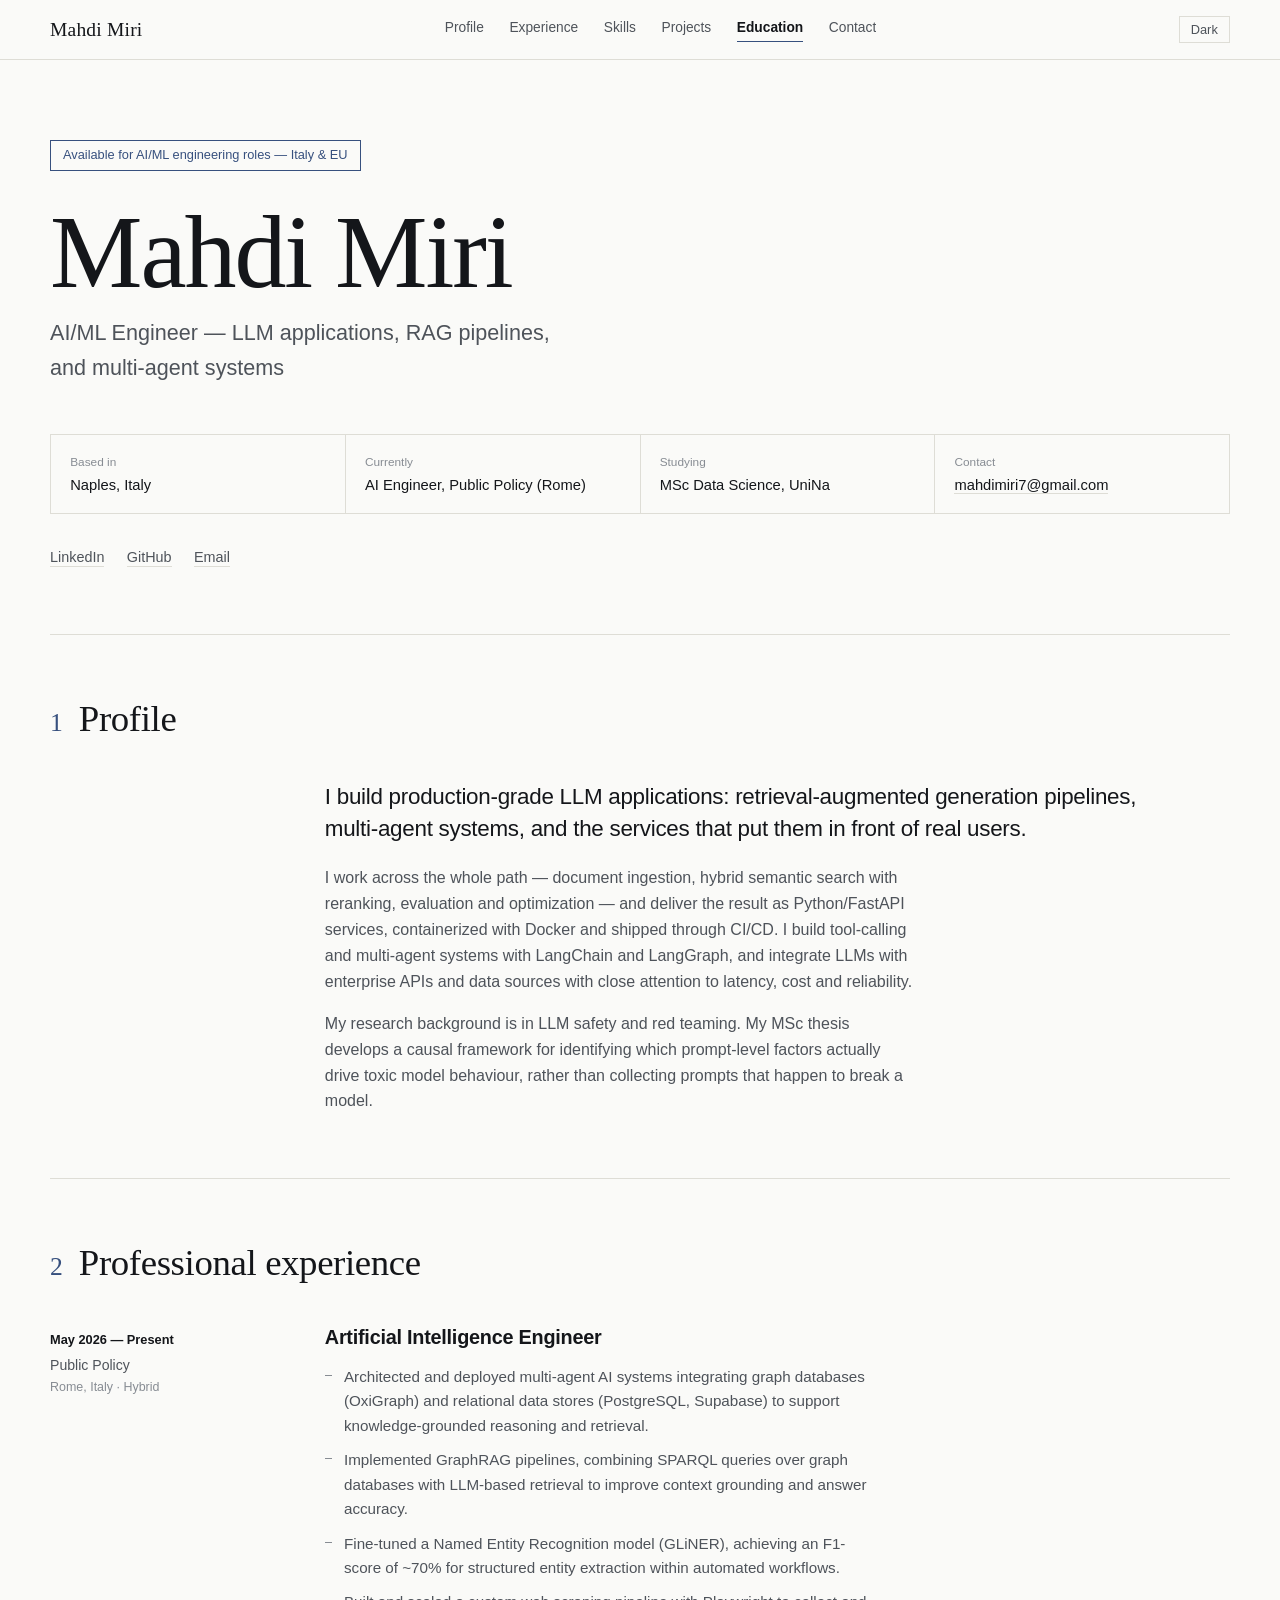
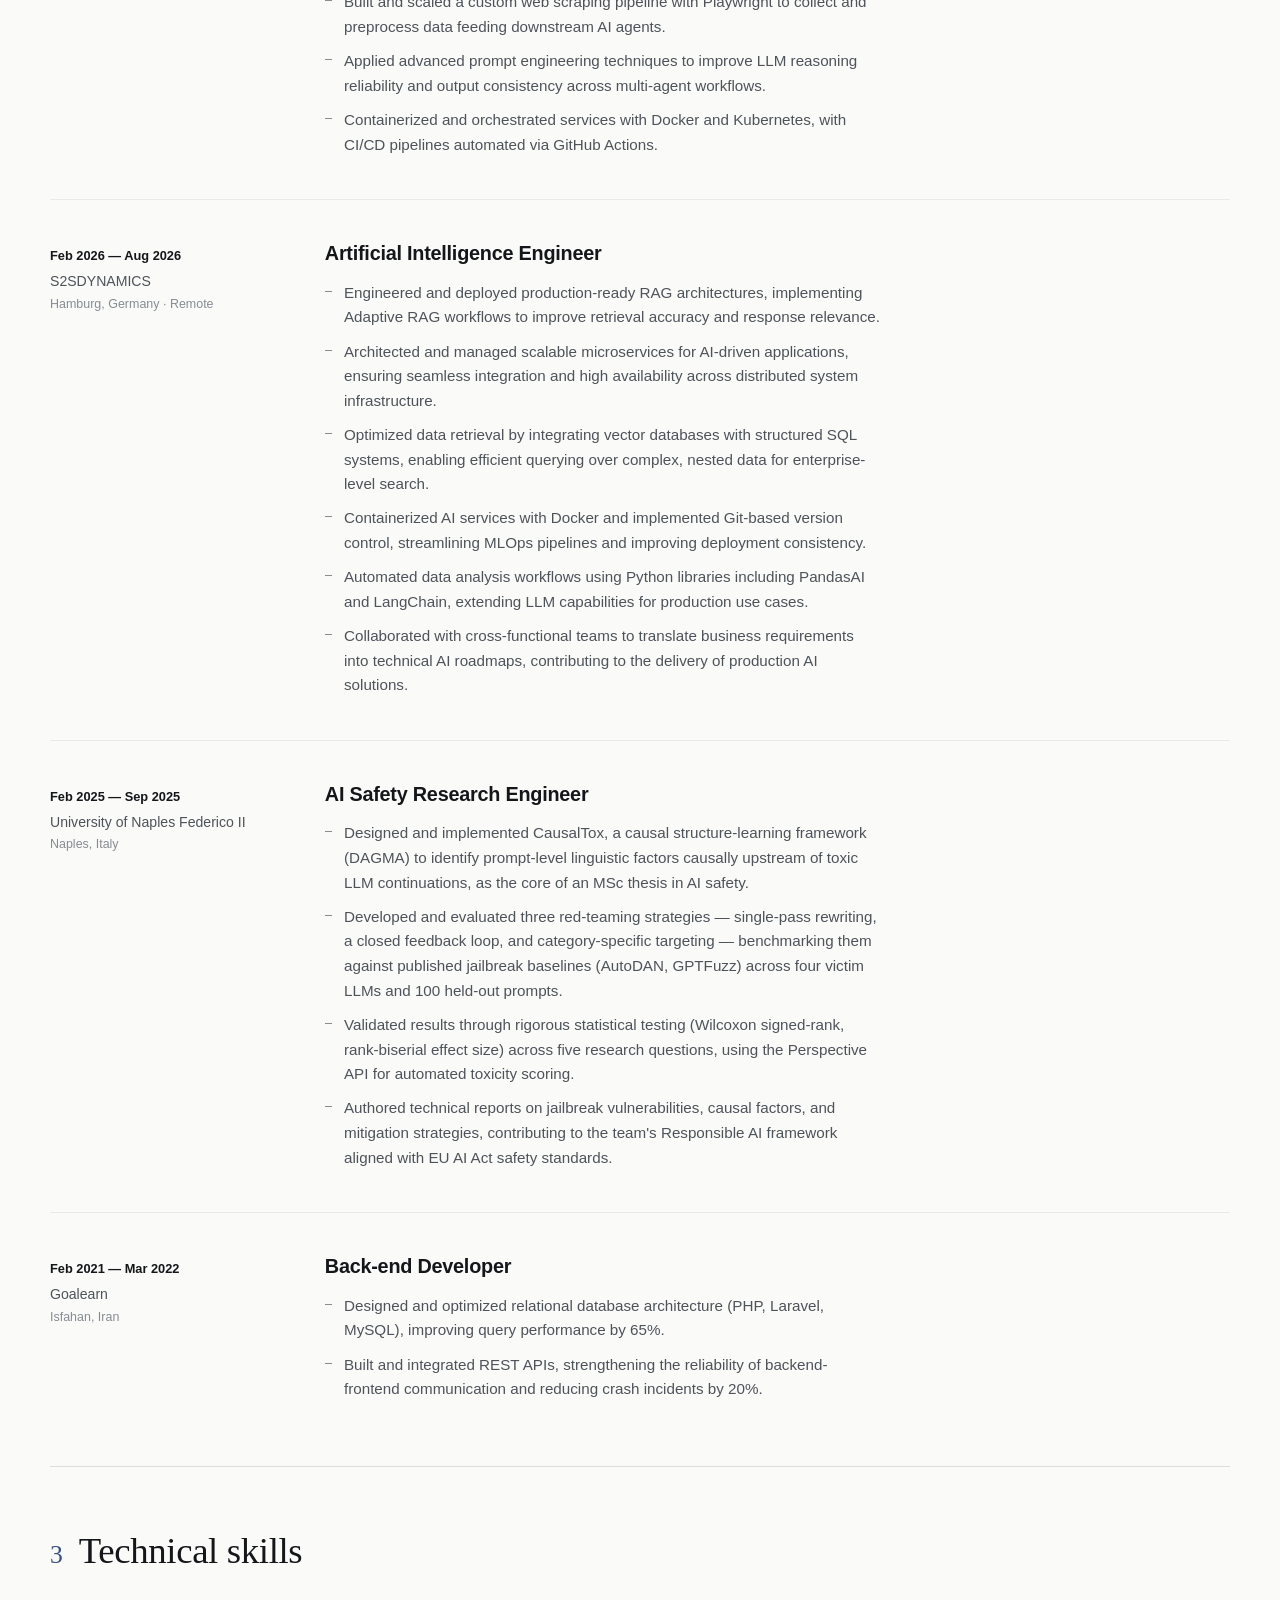
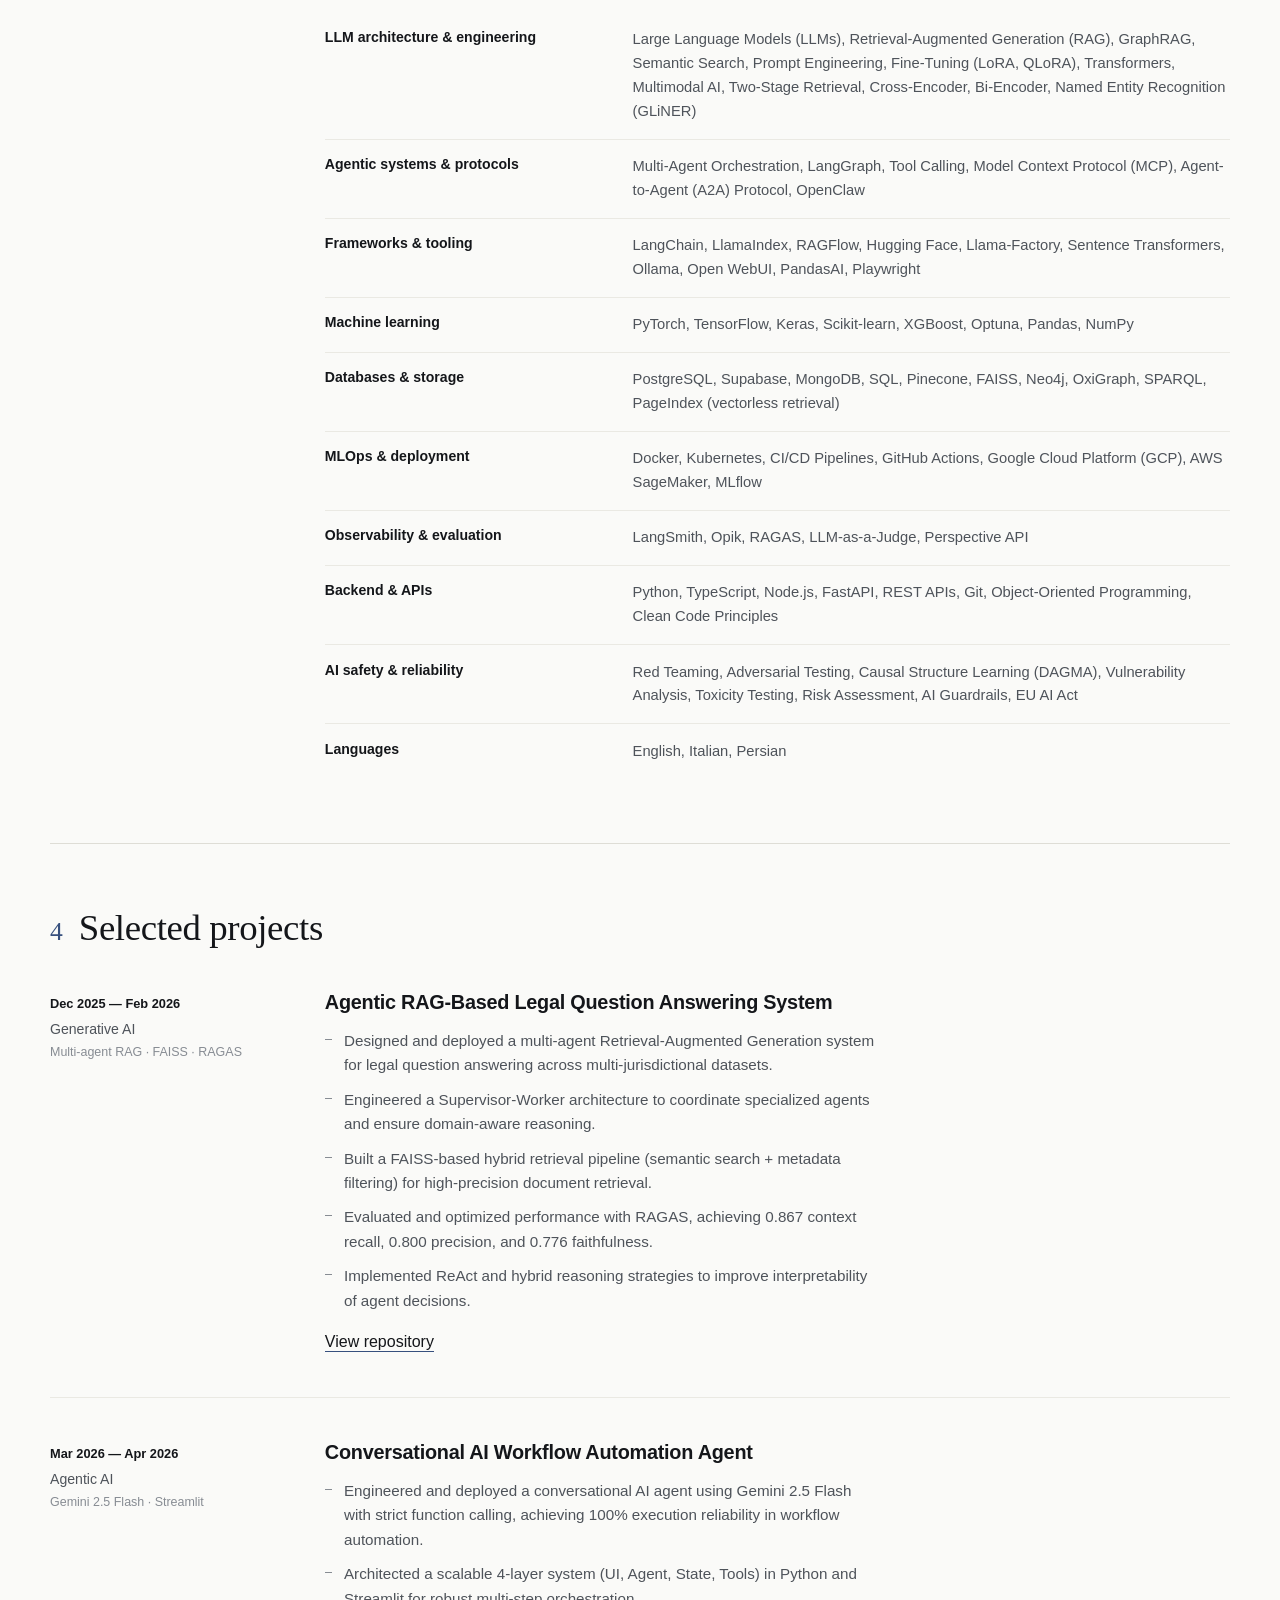
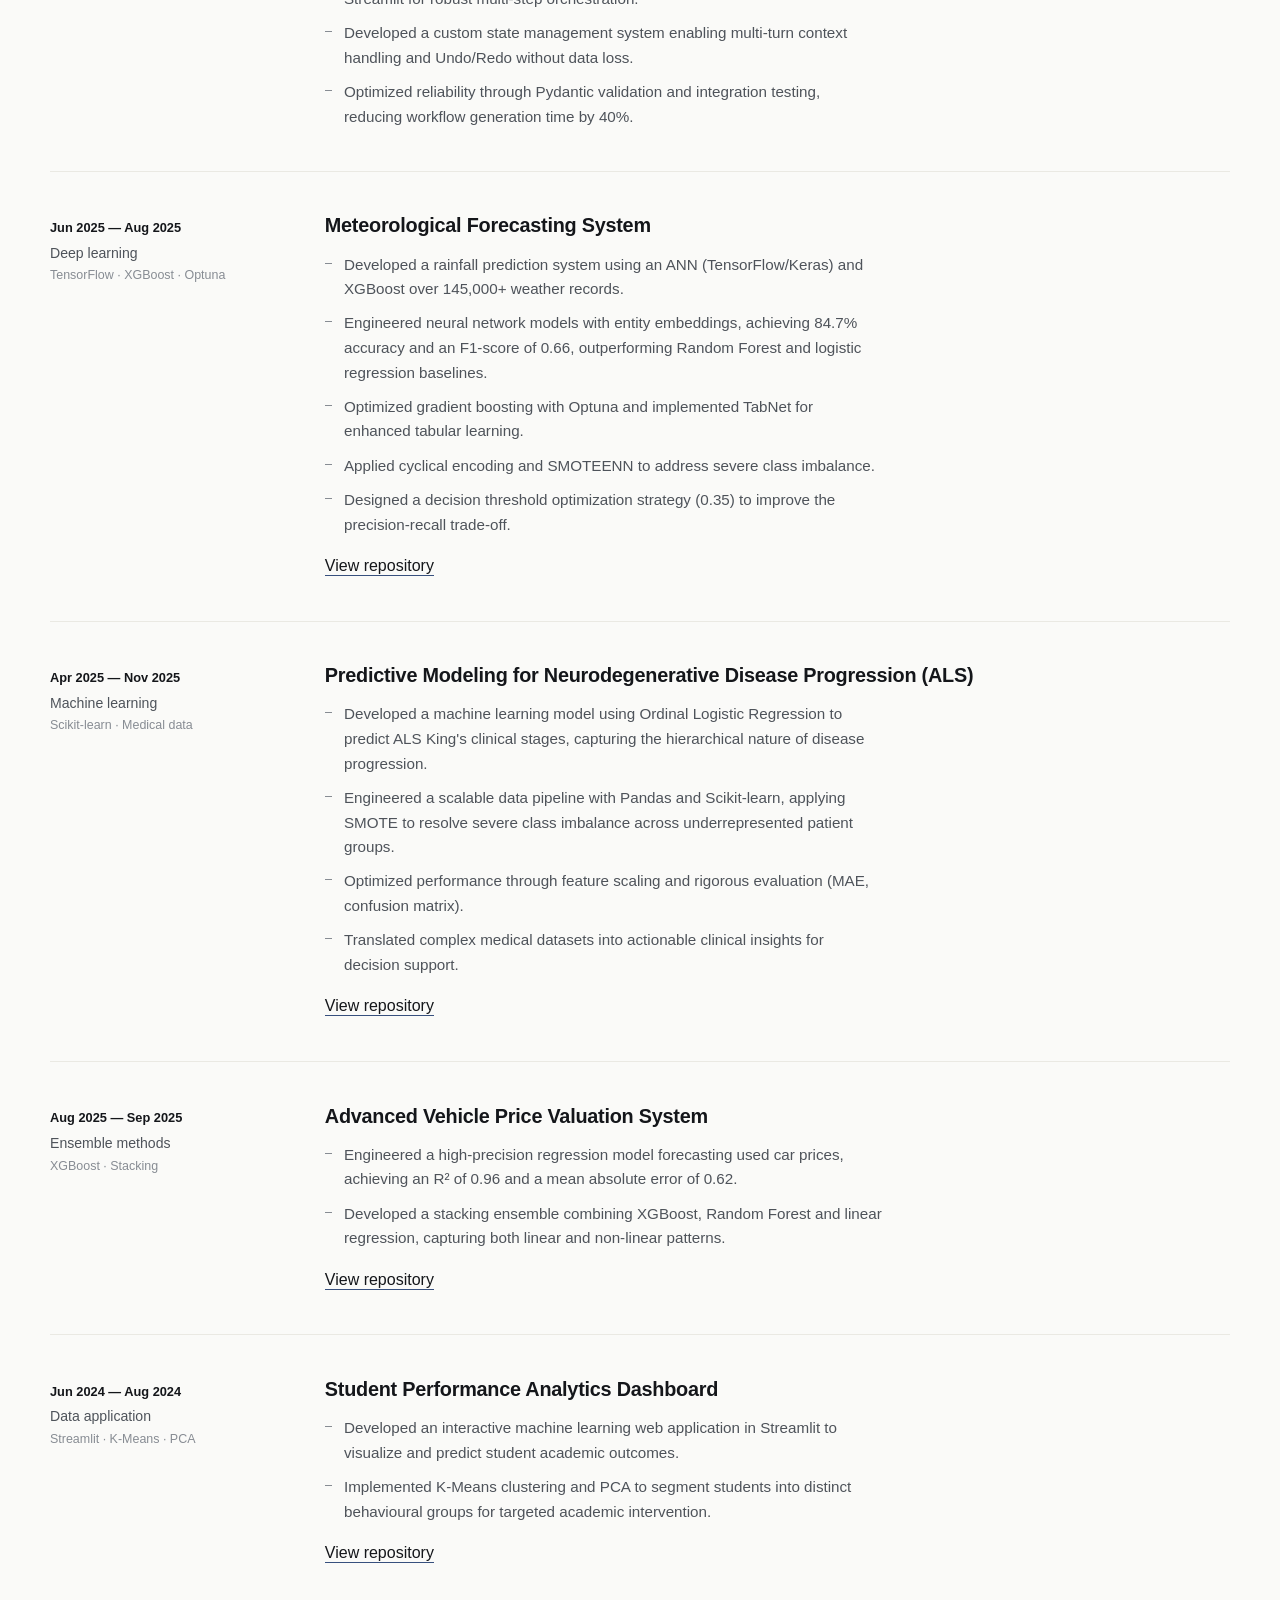
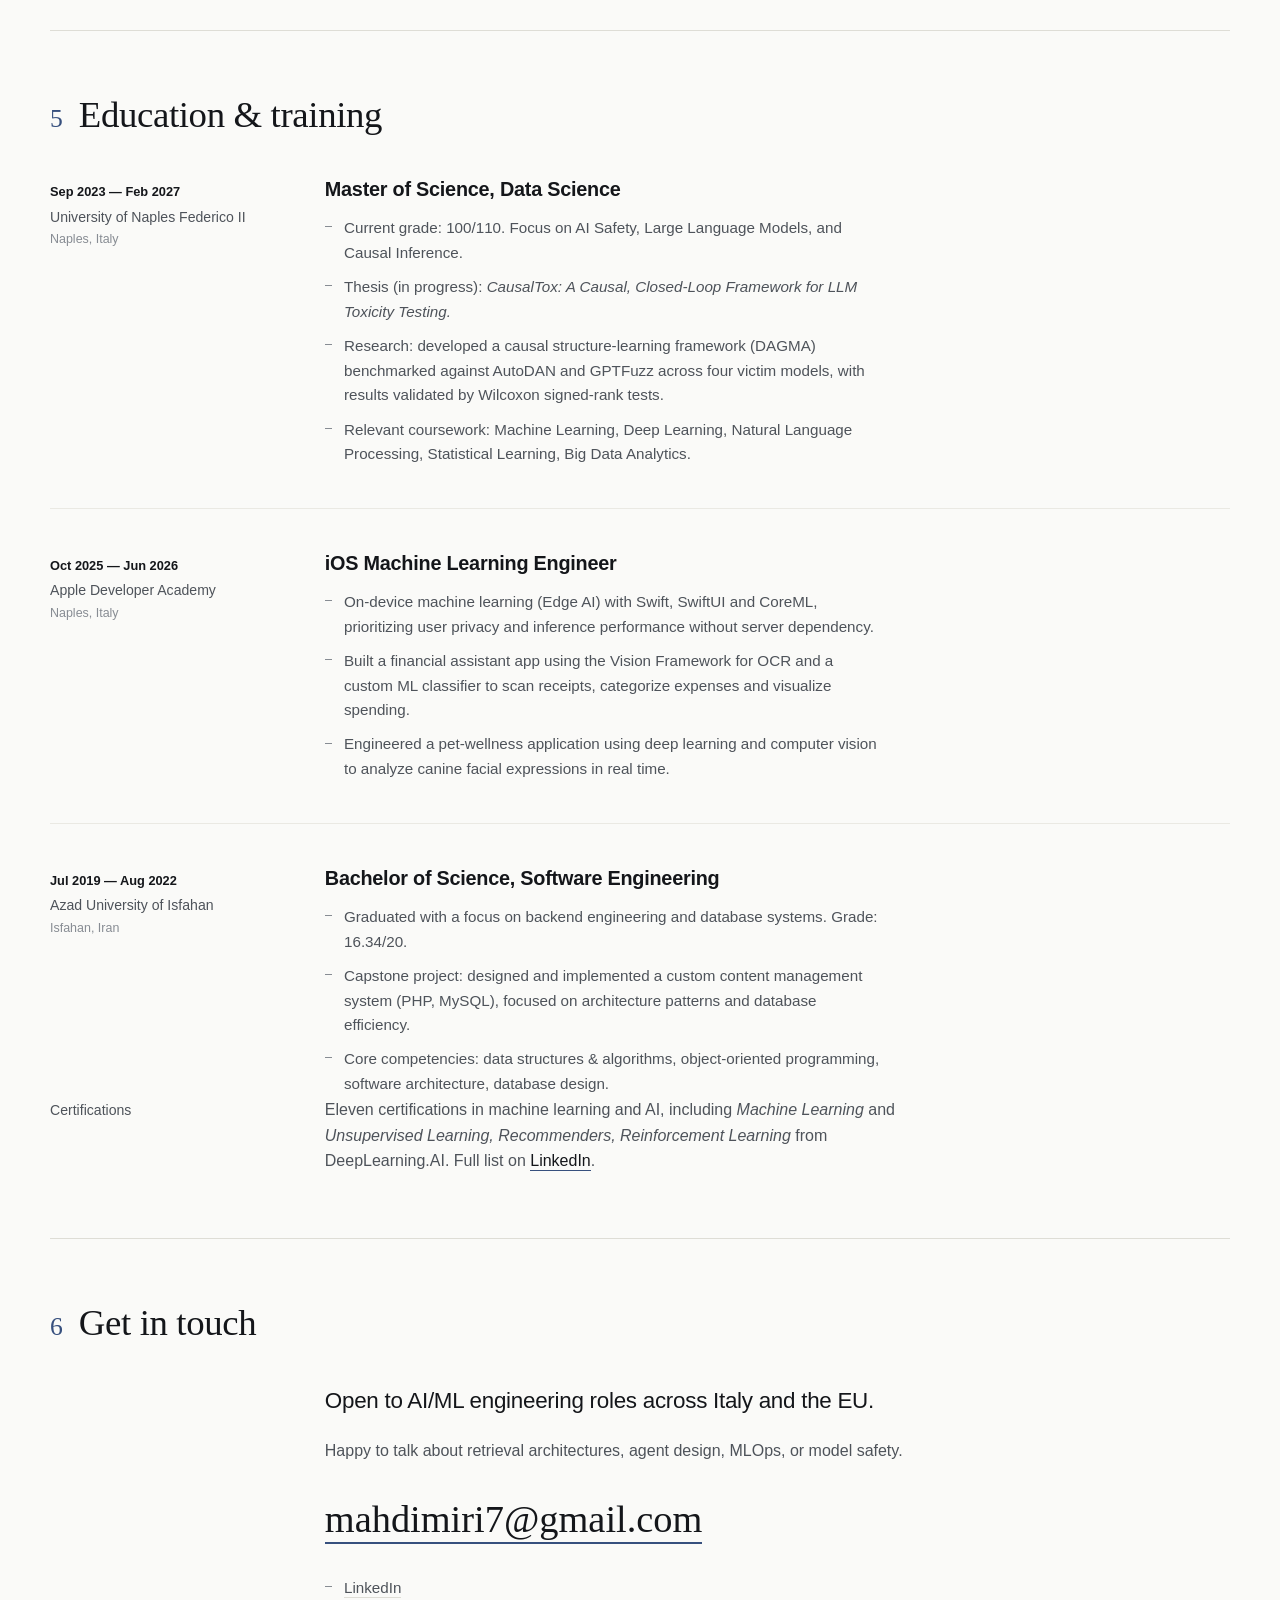
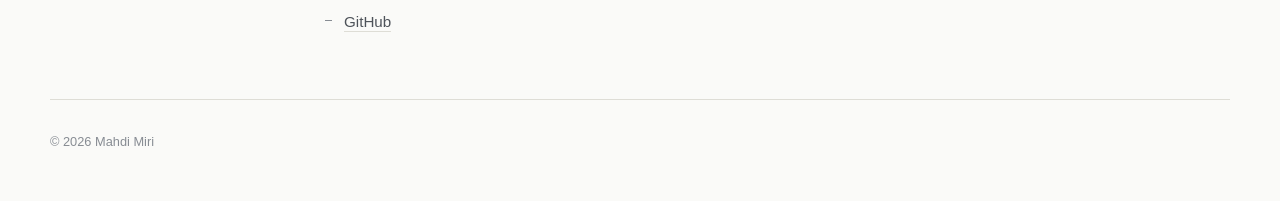
==== commit a003d6af: "Update index.html" ====
--- a/index.html
+++ b/index.html
@@ -147,7 +147,6 @@
         <ul>
           <li>Designed and implemented CausalTox, a causal structure-learning framework (DAGMA) to identify prompt-level linguistic factors causally upstream of toxic LLM continuations, as the core of an MSc thesis in AI safety.</li>
           <li>Developed and evaluated three red-teaming strategies — single-pass rewriting, a closed feedback loop, and category-specific targeting — benchmarking them against published jailbreak baselines (AutoDAN, GPTFuzz) across four victim LLMs and 100 held-out prompts.</li>
-          <li>Built an automated, closed-loop adversarial testing pipeline inspired by the EvoTox (1+λ) evolution strategy, which outperformed all baseline methods on 3 of 4 victim models.</li>
           <li>Validated results through rigorous statistical testing (Wilcoxon signed-rank, rank-biserial effect size) across five research questions, using the Perspective API for automated toxicity scoring.</li>
           <li>Authored technical reports on jailbreak vulnerabilities, causal factors, and mitigation strategies, contributing to the team's Responsible AI framework aligned with EU AI Act safety standards.</li>
         </ul>
--- a/style.css
+++ b/style.css
@@ -1,72 +1,57 @@
 /* =========================================================
    Mahdi Miri — portfolio
-   One typeface, ink on paper, one highlighter.
+   Chaptered document: marginalia + full-width columns.
    ========================================================= */
 
 :root {
-    --paper:      #F3F2EE;
-    --paper-deep: #EAE8E2;
-    --ink:        #1A1D21;
-    --ink-mid:    #5A5F66;
-    --ink-faint:  #8F949A;
-    --rule:       #D5D3CB;
-    --marker:     #F2D35C;
-    --marker-a:   rgba(242, 211, 92, 0.55);
-
-    --rail-w: 300px;
-    --t: 160ms cubic-bezier(.2,.6,.3,1);
+    --bg:        #FAFAF8;
+    --bg-sunk:   #F1F1ED;
+    --ink:       #14161A;
+    --ink-mid:   #4E535A;
+    --ink-faint: #878C93;
+    --rule:      #DEDDD6;
+    --rule-soft: #EAE9E3;
+    --accent:    #37507E;
+
+    --w: 1180px;
+    --t: 150ms ease;
 }
 
 body.dark-mode {
-    --paper:      #16181B;
-    --paper-deep: #1D2024;
-    --ink:        #EDECE7;
-    --ink-mid:    #A2A7AC;
-    --ink-faint:  #71767C;
-    --rule:       #2E3237;
-    --marker:     #B99A24;
-    --marker-a:   rgba(222, 185, 69, 0.26);
+    --bg:        #121417;
+    --bg-sunk:   #191C20;
+    --ink:       #EFEEE9;
+    --ink-mid:   #A5AAB0;
+    --ink-faint: #767B82;
+    --rule:      #2A2E33;
+    --rule-soft: #212529;
+    --accent:    #8BA4D6;
 }
 
 *, *::before, *::after { box-sizing: border-box; margin: 0; padding: 0; }
-
-html { scroll-behavior: smooth; }
+html { scroll-behavior: smooth; scroll-padding-top: 90px; }
 
 body {
-    font-family: 'Archivo', -apple-system, BlinkMacSystemFont, 'Segoe UI', sans-serif;
+    font-family: 'Instrument Sans', -apple-system, BlinkMacSystemFont, 'Segoe UI', sans-serif;
     font-size: 16px;
-    line-height: 1.6;
-    background: var(--paper);
+    line-height: 1.62;
+    background: var(--bg);
     color: var(--ink);
-    font-variant-numeric: tabular-nums;
     transition: background var(--t), color var(--t);
 }
 
 a { color: inherit; text-decoration: none; }
-ul, ol { list-style: none; }
+ul { list-style: none; }
 em { font-style: italic; }
 
-mark {
-    background: linear-gradient(to bottom, transparent 8%, var(--marker-a) 8%, var(--marker-a) 92%, transparent 92%);
-    color: inherit;
-    padding: 0 .12em;
-}
-
-::selection { background: var(--marker-a); color: var(--ink); }
-
-:focus-visible {
-    outline: 2px solid var(--ink);
-    outline-offset: 3px;
-}
+::selection { background: var(--accent); color: var(--bg); }
+
+:focus-visible { outline: 2px solid var(--accent); outline-offset: 3px; }
 
 .skip-link {
-    position: absolute;
-    left: -9999px;
-    top: 0;
-    background: var(--ink);
-    color: var(--paper);
-    padding: .6rem 1rem;
-    z-index: 999;
+    position: absolute; left: -9999px; top: 0;
+    background: var(--ink); color: var(--bg);
+    padding: .6rem 1rem; z-index: 999;
 }
 .skip-link:focus { left: 0; }
 
@@ -78,442 +63,397 @@
     }
 }
 
-/* ---------- Shell ---------- */
-.shell {
-    display: grid;
-    grid-template-columns: var(--rail-w) minmax(0, 1fr);
-    max-width: 1320px;
-    margin: 0 auto;
-}
-
-/* ---------- Left rail ---------- */
-.rail {
-    border-right: 1px solid var(--rule);
-}
-
-.rail-inner {
+/* ---------- Scroll progress ---------- */
+.progress {
+    position: fixed;
+    top: 0; left: 0; right: 0;
+    height: 2px;
+    z-index: 200;
+    background: transparent;
+}
+.progress span {
+    display: block;
+    height: 100%;
+    width: 0;
+    background: var(--accent);
+}
+
+/* ---------- Top bar ---------- */
+.topbar {
     position: sticky;
     top: 0;
-    min-height: 100vh;
-    padding: 3.2rem 2.4rem 2.4rem;
-    display: flex;
-    flex-direction: column;
+    z-index: 150;
+    display: flex;
+    align-items: center;
     justify-content: space-between;
-    gap: 2.5rem;
-}
-
-.status {
-    display: inline-flex;
-    align-items: center;
-    gap: .5rem;
-    font-size: .76rem;
-    font-weight: 500;
+    gap: 1.5rem;
+    padding: .85rem max(2rem, calc((100vw - var(--w)) / 2));
+    background: color-mix(in srgb, var(--bg) 92%, transparent);
+    backdrop-filter: blur(10px);
+    border-bottom: 1px solid var(--rule);
+}
+
+.mark {
+    font-family: 'Instrument Serif', Georgia, serif;
+    font-size: 1.22rem;
     letter-spacing: .01em;
-    color: var(--ink-mid);
-    margin-bottom: 1.6rem;
-}
-
-.dot {
-    width: 7px;
-    height: 7px;
-    border-radius: 50%;
-    background: var(--marker);
-    box-shadow: 0 0 0 3px var(--marker-a);
-    flex-shrink: 0;
-}
-
-.identity h1 {
-    font-size: clamp(2.4rem, 3.6vw, 3.2rem);
-    font-weight: 800;
+    white-space: nowrap;
+}
+
+.chapters {
+    display: flex;
+    gap: 1.6rem;
+    font-size: .86rem;
+    overflow-x: auto;
+    scrollbar-width: none;
+}
+.chapters::-webkit-scrollbar { display: none; }
+
+.chapters a {
+    color: var(--ink-mid);
+    white-space: nowrap;
+    padding-bottom: 2px;
+    border-bottom: 1.5px solid transparent;
+    transition: color var(--t), border-color var(--t);
+}
+
+.chapters a:hover { color: var(--ink); }
+
+.chapters a.active {
+    color: var(--ink);
+    font-weight: 600;
+    border-bottom-color: var(--accent);
+}
+
+.theme-btn {
+    font-family: inherit;
+    font-size: .8rem;
+    background: none;
+    border: 1px solid var(--rule);
+    color: var(--ink-mid);
+    padding: .3rem .7rem;
+    cursor: pointer;
+    white-space: nowrap;
+    transition: border-color var(--t), color var(--t);
+}
+.theme-btn:hover { border-color: var(--ink); color: var(--ink); }
+
+/* ---------- Masthead ---------- */
+.masthead {
+    max-width: var(--w);
+    margin: 0 auto;
+    padding: 5rem max(2rem, 0px) 4rem;
+    padding-left: max(2rem, calc((100vw - var(--w)) / 2));
+    padding-right: max(2rem, calc((100vw - var(--w)) / 2));
+    border-bottom: 1px solid var(--rule);
+}
+
+@media (min-width: 1244px) {
+    .masthead { padding-left: 0; padding-right: 0; }
+}
+
+.availability {
+    display: inline-block;
+    font-size: .8rem;
+    font-weight: 500;
+    color: var(--accent);
+    border: 1px solid currentColor;
+    padding: .25rem .75rem;
+    margin-bottom: 2rem;
+}
+
+.masthead h1 {
+    font-family: 'Instrument Serif', Georgia, serif;
+    font-weight: 400;
+    font-size: clamp(3.2rem, 9vw, 6.5rem);
     line-height: .94;
-    letter-spacing: -.035em;
-    margin-bottom: .9rem;
-}
-
-.role {
-    font-weight: 600;
-    font-size: 1rem;
-    line-height: 1.3;
-}
-
-.place {
-    font-size: .88rem;
-    color: var(--ink-mid);
-}
-
-.rail-nav ol {
-    display: flex;
-    flex-direction: column;
-    gap: .15rem;
-}
-
-.rail-nav a {
-    display: flex;
-    align-items: baseline;
-    gap: .75rem;
-    padding: .34rem 0;
-    font-size: .95rem;
-    font-weight: 500;
-    color: var(--ink-mid);
-    transition: color var(--t);
-}
-
-.rail-nav .n {
-    font-size: .72rem;
-    font-weight: 600;
+    letter-spacing: -.02em;
+    margin-bottom: 1rem;
+}
+
+.subtitle {
+    font-size: clamp(1.05rem, 2vw, 1.35rem);
+    font-weight: 500;
+    color: var(--ink-mid);
+    max-width: 44ch;
+    margin-bottom: 3rem;
+}
+
+.facts {
+    display: grid;
+    grid-template-columns: repeat(auto-fit, minmax(190px, 1fr));
+    gap: 1px;
+    background: var(--rule);
+    border: 1px solid var(--rule);
+    margin-bottom: 2rem;
+}
+
+.facts > div {
+    background: var(--bg);
+    padding: 1.1rem 1.2rem;
+}
+
+.facts dt {
+    font-size: .74rem;
     color: var(--ink-faint);
-    transition: color var(--t);
-}
-
-.rail-nav a:hover { color: var(--ink); }
-
-.rail-nav a.active {
-    color: var(--ink);
-    font-weight: 700;
-}
-.rail-nav a.active .n { color: var(--ink); }
-
-.rail-foot {
-    display: flex;
-    flex-direction: column;
-    gap: 1.1rem;
-    align-items: flex-start;
-}
-
-.cta {
-    display: inline-block;
-    background: var(--ink);
-    color: var(--paper);
-    font-weight: 600;
+    margin-bottom: .2rem;
+}
+
+.facts dd {
     font-size: .92rem;
-    padding: .72rem 1.4rem;
-    transition: transform var(--t), background var(--t);
-}
-
-.cta:hover {
-    transform: translateY(-2px);
-}
-
-.rail-links {
-    display: flex;
-    gap: 1.1rem;
-    font-size: .85rem;
-    color: var(--ink-mid);
-}
-
-.rail-links a {
+    font-weight: 500;
+    line-height: 1.4;
+}
+
+.facts dd a { border-bottom: 1px solid var(--rule); }
+.facts dd a:hover { border-color: var(--ink); }
+
+.masthead-links {
+    display: flex;
+    flex-wrap: wrap;
+    gap: 1.4rem;
+    font-size: .9rem;
+}
+
+.masthead-links a {
+    color: var(--ink-mid);
     border-bottom: 1px solid var(--rule);
     padding-bottom: 1px;
-    transition: border-color var(--t), color var(--t);
-}
-
-.rail-links a:hover {
-    color: var(--ink);
-    border-color: var(--ink);
-}
-
-.theme-toggle {
-    font-family: inherit;
-    font-size: .78rem;
-    font-weight: 500;
-    background: none;
-    border: none;
-    border-bottom: 1px solid transparent;
-    color: var(--ink-faint);
-    cursor: pointer;
-    padding: 0;
     transition: color var(--t), border-color var(--t);
 }
-
-.theme-toggle:hover {
-    color: var(--ink);
-    border-bottom-color: var(--ink);
-}
-
-/* ---------- Content ---------- */
-.content {
-    padding: 3.2rem 4.5rem 5rem;
-    max-width: 820px;
-}
-
-.intro {
-    padding-bottom: 3.5rem;
-}
-
-.lede {
-    font-size: clamp(1.3rem, 2.2vw, 1.72rem);
-    font-weight: 600;
-    line-height: 1.34;
-    letter-spacing: -.018em;
-    margin-bottom: 1.5rem;
-}
-
-.lede-sub {
-    font-size: 1.02rem;
-    color: var(--ink-mid);
-    line-height: 1.65;
-    max-width: 60ch;
-}
-
-.block {
-    padding: 3.2rem 0;
-    border-top: 1px solid var(--rule);
-}
-
-.block > h2 {
+.masthead-links a:hover { color: var(--ink); border-color: var(--ink); }
+
+/* ---------- Chapters ---------- */
+.chapter {
+    max-width: var(--w);
+    margin: 0 auto;
+    padding: 4rem max(2rem, calc((100vw - var(--w)) / 2));
+    border-bottom: 1px solid var(--rule);
+}
+
+@media (min-width: 1244px) {
+    .chapter { padding-left: 0; padding-right: 0; }
+}
+
+.ch-head {
     display: flex;
     align-items: baseline;
-    gap: .85rem;
-    font-size: .88rem;
-    font-weight: 700;
-    letter-spacing: .02em;
-    margin-bottom: 2.4rem;
-}
-
-.block > h2 .n {
-    font-size: .78rem;
-    font-weight: 600;
-    color: var(--ink-faint);
-}
-
-/* ---------- Entries (work / research / education) ---------- */
+    gap: 1rem;
+    margin-bottom: 2.6rem;
+}
+
+.ch-num {
+    font-family: 'Instrument Serif', Georgia, serif;
+    font-size: 1.6rem;
+    color: var(--accent);
+    line-height: 1;
+}
+
+.ch-head h2 {
+    font-family: 'Instrument Serif', Georgia, serif;
+    font-weight: 400;
+    font-size: clamp(1.7rem, 3.4vw, 2.3rem);
+    letter-spacing: -.01em;
+    line-height: 1.1;
+}
+
+/* ---------- Row: marginalia + column ---------- */
+.row {
+    display: grid;
+    grid-template-columns: 230px minmax(0, 1fr);
+    gap: 2.8rem;
+}
+
 .entry {
-    display: grid;
-    grid-template-columns: 170px minmax(0, 1fr);
-    gap: 2.2rem;
     padding-bottom: 2.6rem;
     margin-bottom: 2.6rem;
-    border-bottom: 1px solid var(--rule);
-}
-
-.entry:last-child {
+    border-bottom: 1px solid var(--rule-soft);
+}
+
+.entry:last-of-type {
     border-bottom: none;
     padding-bottom: 0;
     margin-bottom: 0;
 }
 
-.entry-meta {
+.margin-note {
     display: flex;
     flex-direction: column;
-    gap: .55rem;
-    padding-top: .25rem;
-}
-
-.when {
-    font-size: .78rem;
+    gap: .3rem;
+    padding-top: .3rem;
+}
+
+.period {
+    font-size: .8rem;
     font-weight: 600;
     color: var(--ink);
 }
 
-.where {
-    font-size: .82rem;
-    font-weight: 500;
-    color: var(--ink-mid);
-    line-height: 1.4;
+.org {
+    font-size: .88rem;
+    font-weight: 500;
+    color: var(--ink-mid);
+    line-height: 1.35;
 }
 
 .loc {
-    font-weight: 400;
+    font-size: .78rem;
     color: var(--ink-faint);
-    font-size: .78rem;
-}
-
-.entry-body h3 {
-    font-size: 1.22rem;
-    font-weight: 700;
-    letter-spacing: -.015em;
+    line-height: 1.35;
+}
+
+.col h3 {
+    font-size: 1.24rem;
+    font-weight: 600;
+    letter-spacing: -.012em;
+    line-height: 1.25;
     margin-bottom: .9rem;
 }
 
-.entry-lead {
-    font-size: .98rem;
-    font-weight: 500;
-    margin-bottom: .9rem;
-    max-width: 58ch;
-}
-
-.entry-body ul {
+.col p {
+    color: var(--ink-mid);
+    max-width: 66ch;
+    margin-bottom: 1rem;
+}
+
+.col p:last-child { margin-bottom: 0; }
+
+.col .big {
+    font-size: clamp(1.12rem, 2vw, 1.4rem);
+    font-weight: 500;
+    line-height: 1.42;
+    color: var(--ink);
+    letter-spacing: -.012em;
+    margin-bottom: 1.3rem;
+}
+
+.col ul {
     display: flex;
     flex-direction: column;
-    gap: .62rem;
-}
-
-.entry-body li {
+    gap: .6rem;
+}
+
+.col li {
     position: relative;
-    padding-left: 1.15rem;
-    font-size: .94rem;
-    color: var(--ink-mid);
-    max-width: 58ch;
-}
-
-.entry-body li::before {
+    padding-left: 1.2rem;
+    font-size: .95rem;
+    color: var(--ink-mid);
+    max-width: 66ch;
+}
+
+.col li::before {
     content: '';
     position: absolute;
     left: 0;
-    top: .62em;
-    width: 6px;
+    top: .66em;
+    width: 7px;
     height: 1px;
     background: var(--ink-faint);
 }
 
-/* ---------- Stack ---------- */
-.stack > div {
-    display: grid;
-    grid-template-columns: 170px minmax(0, 1fr);
-    gap: 2.2rem;
-    padding: 1rem 0;
-    border-bottom: 1px solid var(--rule);
-}
-
-.stack > div:last-child { border-bottom: none; }
-
-.stack dt {
-    font-size: .86rem;
-    font-weight: 700;
-}
-
-.stack dd {
+.links { margin-top: 1rem; }
+
+.links a,
+.col p a {
+    color: var(--ink);
+    font-weight: 500;
+    border-bottom: 1.5px solid var(--accent);
+    padding-bottom: 1px;
+    transition: background var(--t);
+}
+
+.links a:hover,
+.col p a:hover { background: var(--bg-sunk); }
+
+/* ---------- Skills table ---------- */
+.skills {
+    width: 100%;
+    border-collapse: collapse;
+}
+
+.skills tr {
+    border-bottom: 1px solid var(--rule-soft);
+}
+
+.skills tr:last-child { border-bottom: none; }
+
+.skills th {
+    text-align: left;
+    vertical-align: top;
+    width: 34%;
+    padding: .95rem 1.5rem .95rem 0;
+    font-size: .88rem;
+    font-weight: 600;
+    line-height: 1.35;
+}
+
+.skills td {
+    vertical-align: top;
+    padding: .95rem 0;
     font-size: .92rem;
     color: var(--ink-mid);
-    max-width: 58ch;
-}
-
-/* ---------- Projects ---------- */
-.proj {
-    padding: 1.7rem 0;
-    border-bottom: 1px solid var(--rule);
-}
-
-.proj:last-child { border-bottom: none; }
-
-.proj h3 {
-    font-size: 1.14rem;
-    font-weight: 700;
-    letter-spacing: -.015em;
-    margin-bottom: .5rem;
-}
-
-.proj p {
-    font-size: .94rem;
-    color: var(--ink-mid);
-    max-width: 60ch;
-}
-
-.proj-foot {
-    display: flex;
-    flex-wrap: wrap;
-    align-items: baseline;
-    gap: .5rem 1.2rem;
-    margin-top: .8rem;
-}
-
-.tags {
+}
+
+/* ---------- Closing ---------- */
+.closing { border-bottom: none; }
+
+.email-big {
+    display: inline-block;
+    font-family: 'Instrument Serif', Georgia, serif;
+    font-size: clamp(1.5rem, 4vw, 2.4rem);
+    line-height: 1.2;
+    border-bottom: 2px solid var(--accent);
+    margin: 1rem 0 2rem;
+    word-break: break-word;
+    transition: color var(--t);
+}
+
+.email-big:hover { color: var(--accent); }
+
+.colophon {
+    max-width: var(--w);
+    margin: 0 auto;
+    padding: 2rem max(2rem, calc((100vw - var(--w)) / 2)) 3rem;
+    border-top: 1px solid var(--rule);
     font-size: .8rem;
     color: var(--ink-faint);
 }
 
-.proj-foot a {
-    font-size: .84rem;
-    font-weight: 600;
-    color: var(--ink);
-    border-bottom: 1.5px solid var(--marker);
-    padding-bottom: 1px;
-    transition: background var(--t);
-}
-
-.proj-foot a:hover {
-    background: var(--marker-a);
-}
-
-/* ---------- End ---------- */
-.end {
-    padding-top: 3.2rem;
-    border-top: 1px solid var(--rule);
-}
-
-.end h2 {
-    font-size: 1.9rem;
-    font-weight: 800;
-    letter-spacing: -.03em;
-    margin-bottom: .8rem;
-}
-
-.end p {
-    color: var(--ink-mid);
-    max-width: 56ch;
-    margin-bottom: 1.8rem;
-}
-
-.email-big {
-    display: inline-block;
-    font-size: clamp(1.1rem, 2.4vw, 1.5rem);
-    font-weight: 700;
-    letter-spacing: -.02em;
-    border-bottom: 2px solid var(--marker);
-    padding-bottom: 2px;
-    transition: background var(--t);
-    word-break: break-all;
-}
-
-.email-big:hover { background: var(--marker-a); }
-
-.colophon {
-    margin-top: 3rem;
-    font-size: .78rem;
-    color: var(--ink-faint);
+@media (min-width: 1244px) {
+    .colophon { padding-left: 0; padding-right: 0; }
 }
 
 /* ---------- Responsive ---------- */
-@media (max-width: 1040px) {
-    .content { padding: 3.2rem 3rem 5rem; }
-    :root { --rail-w: 260px; }
-}
-
-@media (max-width: 880px) {
-    .shell { grid-template-columns: 1fr; }
-
-    .rail {
-        border-right: none;
-        border-bottom: 1px solid var(--rule);
+@media (max-width: 960px) {
+    .row { grid-template-columns: 180px minmax(0, 1fr); gap: 1.8rem; }
+}
+
+@media (max-width: 760px) {
+    html { scroll-padding-top: 120px; }
+
+    .topbar {
+        flex-wrap: wrap;
+        gap: .7rem 1rem;
+        padding: .7rem 1.25rem;
     }
 
-    .rail-inner {
-        position: static;
-        min-height: 0;
-        padding: 2.4rem 1.6rem;
-        gap: 1.8rem;
-    }
-
-    .identity h1 { font-size: 2.6rem; }
-
-    .rail-nav ol {
+    .chapters { order: 3; width: 100%; gap: 1.1rem; padding-bottom: .15rem; }
+
+    .masthead, .chapter, .colophon { padding-left: 1.25rem; padding-right: 1.25rem; }
+
+    .masthead { padding-top: 3rem; padding-bottom: 3rem; }
+
+    .row { grid-template-columns: 1fr; gap: .8rem; }
+
+    .margin-note {
         flex-direction: row;
         flex-wrap: wrap;
-        gap: .4rem 1.2rem;
+        align-items: baseline;
+        gap: .2rem .9rem;
+        padding-top: 0;
     }
 
-    .rail-nav .n { display: none; }
-
-    .rail-foot {
-        flex-direction: row;
-        flex-wrap: wrap;
-        align-items: center;
-        gap: 1.2rem;
-    }
-
-    .content { padding: 2.4rem 1.6rem 4rem; }
-
-    .entry, .stack > div {
-        grid-template-columns: 1fr;
-        gap: .7rem;
-    }
-
-    .entry-meta {
-        flex-direction: row;
-        flex-wrap: wrap;
-        gap: .2rem .9rem;
-        align-items: baseline;
-    }
-
-    .where br { display: none; }
-}
+    .skills th, .skills td { display: block; width: 100%; }
+    .skills th { padding: .9rem 0 .25rem; }
+    .skills td { padding: 0 0 .9rem; }
+}
